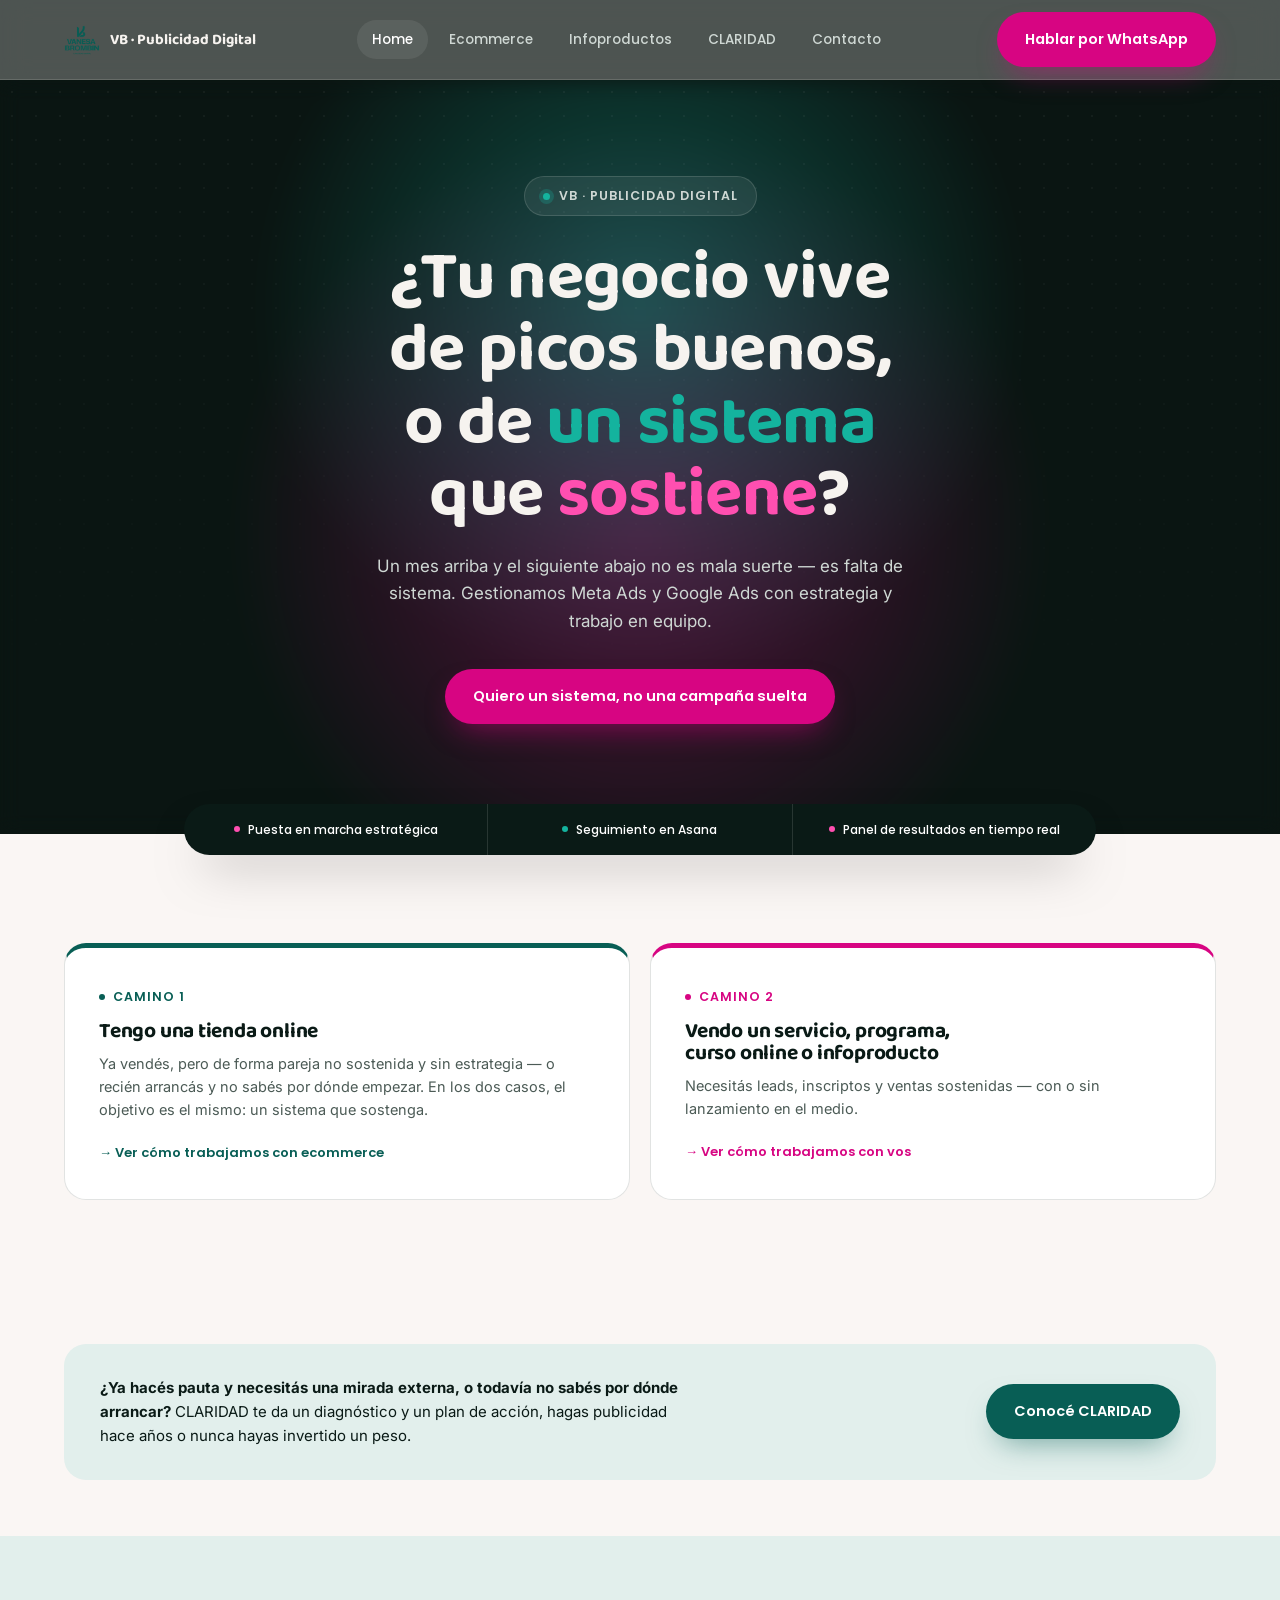
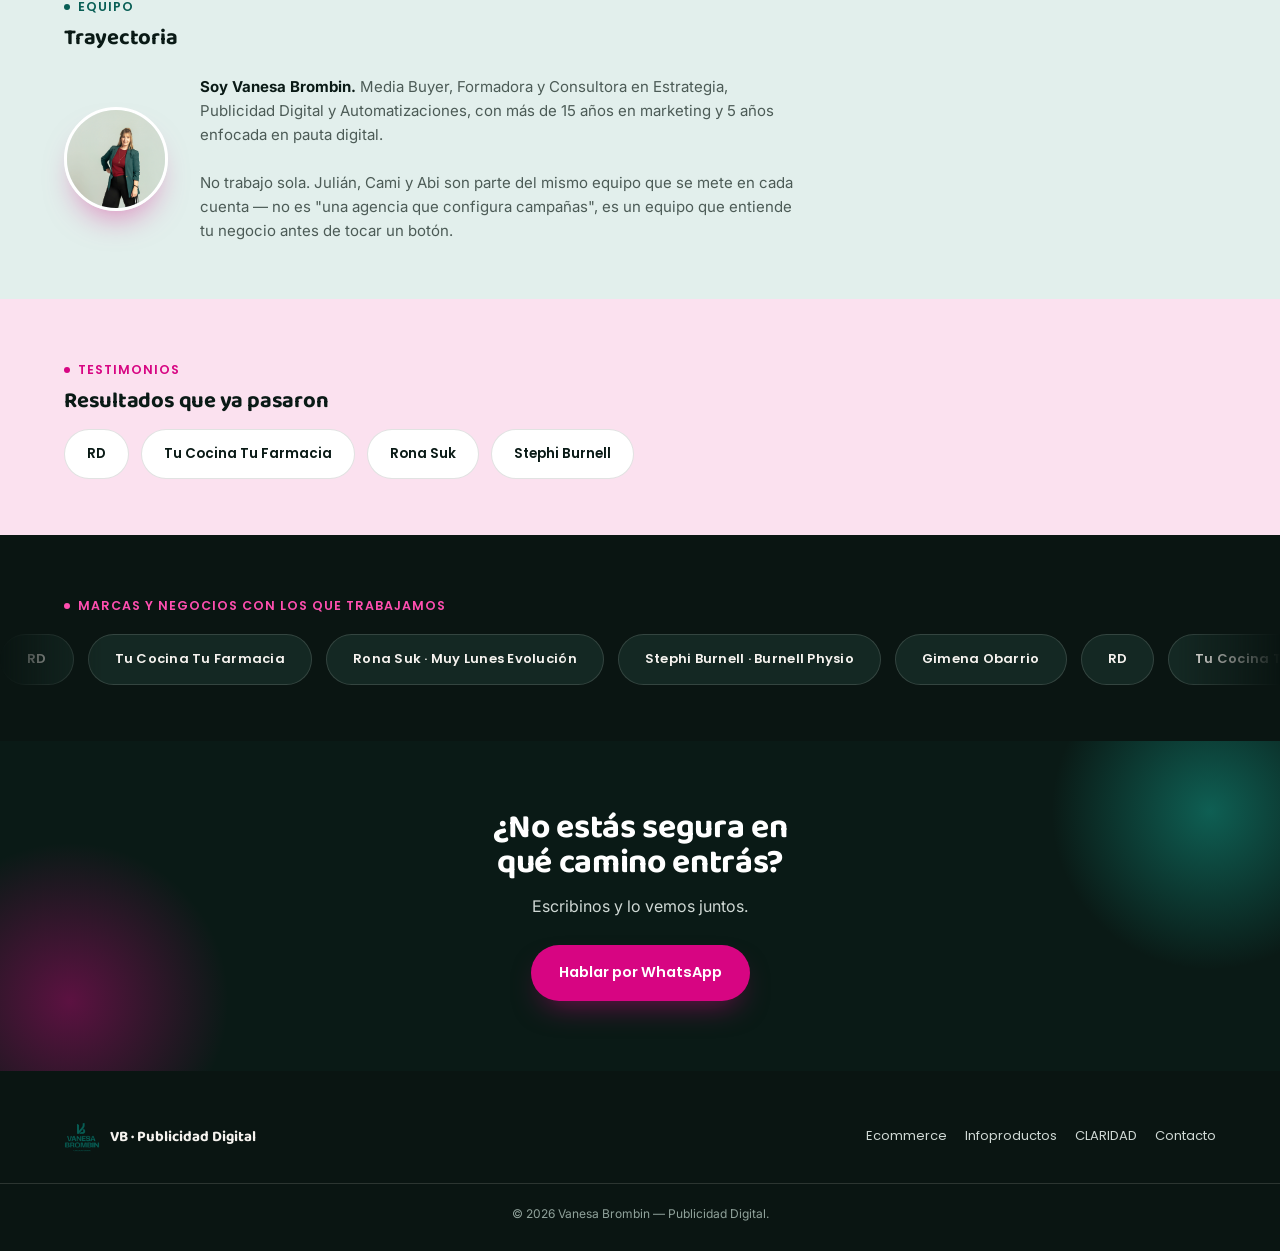
==== index.html @ b4684cfc "Rediseño real del sitio: 5 páginas, diseño de marca, efectos y assets reales" ====
<!doctype html>
<html lang="es">
<head>
<meta charset="UTF-8">
<meta name="viewport" content="width=device-width, initial-scale=1.0">
<title>VB Publicidad Digital — Meta Ads &amp; Google Ads con sistema, no con suerte</title>
<meta name="description" content="Gestionamos Meta Ads y Google Ads con estrategia y trabajo en equipo. Ecommerce, infoproductos y servicios. Puesta en marcha estratégica, seguimiento en Asana y panel de resultados en tiempo real.">
<link rel="preconnect" href="https://fonts.googleapis.com">
<link rel="preconnect" href="https://fonts.gstatic.com" crossorigin>
<link href="https://fonts.googleapis.com/css2?family=Baloo+2:wght@600;700;800&family=Poppins:wght@500;600;700&family=Inter:wght@400;500;600&display=swap" rel="stylesheet">
<link rel="stylesheet" href="styles.css?v=20260813">
</head>
<body>
<a class="skip-link" href="#main">Saltar al contenido</a>

<nav class="topnav">
  <div class="container">
    <a class="brand" href="index.html"><img src="assets/img/logo-verde.png" alt="Vanesa Brombin — Publicidad Digital">VB · Publicidad Digital</a>
    <div class="navlinks">
      <a href="index.html" aria-current="page">Home</a>
      <a href="ecommerce.html">Ecommerce</a>
      <a href="infoproductos.html">Infoproductos</a>
      <a href="claridad.html">CLARIDAD</a>
      <a href="contacto.html">Contacto</a>
    </div>
    <a class="btn navcta" href="contacto.html">Hablar por WhatsApp</a>
    <button class="navburger" aria-label="Abrir menú" aria-expanded="false">☰</button>
  </div>
</nav>
<div class="mobilemenu">
  <a href="index.html">Home</a>
  <a href="ecommerce.html">Ecommerce</a>
  <a href="infoproductos.html">Infoproductos</a>
  <a href="claridad.html">CLARIDAD</a>
  <a href="contacto.html">Contacto</a>
</div>

<main id="main">

<section class="hero">
  <div class="hero-gradient"></div>
  <div class="hero-noise"></div>
  <div class="container">
    <span class="hero-kicker"><span class="dot"></span>VB · Publicidad Digital</span>
    <h1>¿Tu negocio vive de picos buenos, o de <em>un sistema</em> que <span class="m">sostiene</span>?</h1>
    <p class="lede">Un mes arriba y el siguiente abajo no es mala suerte — es falta de sistema. Gestionamos Meta Ads y Google Ads con estrategia y trabajo en equipo.</p>
    <div class="hero-actions">
      <a class="btn" href="contacto.html">Quiero un sistema, no una campaña suelta</a>
    </div>
  </div>
</section>

<div class="trust">
  <div class="trust-row">
    <span>Puesta en marcha estratégica</span>
    <span>Seguimiento en Asana</span>
    <span>Panel de resultados en tiempo real</span>
  </div>
</div>

<section class="section">
  <div class="container">
    <div class="forkgrid">
      <a class="forkcard a reveal" data-reveal data-tilt href="ecommerce.html">
        <span class="eyebrow green">Camino 1</span>
        <h3>Tengo una tienda online</h3>
        <p>Ya vendés, pero de forma pareja no sostenida y sin estrategia — o recién arrancás y no sabés por dónde empezar. En los dos casos, el objetivo es el mismo: un sistema que sostenga.</p>
        <span class="go">→ Ver cómo trabajamos con ecommerce</span>
      </a>
      <a class="forkcard b reveal" data-reveal data-tilt href="infoproductos.html">
        <span class="eyebrow">Camino 2</span>
        <h3>Vendo un servicio, programa, curso online o infoproducto</h3>
        <p>Necesitás leads, inscriptos y ventas sostenidas — con o sin lanzamiento en el medio.</p>
        <span class="go">→ Ver cómo trabajamos con vos</span>
      </a>
    </div>
  </div>
</section>

<section class="section tight">
  <div class="container">
    <div class="claridad-cta reveal" data-reveal>
      <p><b>¿Ya hacés pauta y necesitás una mirada externa, o todavía no sabés por dónde arrancar?</b> CLARIDAD te da un diagnóstico y un plan de acción, hagas publicidad hace años o nunca hayas invertido un peso.</p>
      <a class="btn green" href="claridad.html">Conocé CLARIDAD</a>
    </div>
  </div>
</section>

<section class="section tight on-green">
  <div class="container">
    <span class="eyebrow green">Equipo</span>
    <h2 style="font-size:22px; margin:10px 0 24px;">Trayectoria</h2>
    <div class="team reveal" data-reveal>
      <div class="avatar"><img src="assets/img/vanesa-brombin.jpg" alt="Vanesa Brombin"></div>
      <p><b>Soy Vanesa Brombin.</b> Media Buyer, Formadora y Consultora en Estrategia, Publicidad Digital y Automatizaciones, con más de 15 años en marketing y 5 años enfocada en pauta digital.<br><br>No trabajo sola. Julián, Cami y Abi son parte del mismo equipo que se mete en cada cuenta — no es "una agencia que configura campañas", es un equipo que entiende tu negocio antes de tocar un botón.</p>
    </div>
  </div>
</section>

<section class="section tight on-magenta">
  <div class="container">
    <span class="eyebrow">Testimonios</span>
    <h2 style="font-size:22px; margin:10px 0 16px;">Resultados que ya pasaron</h2>
    <div class="badgerow reveal" data-reveal>
      <div class="badge">RD</div>
      <div class="badge">Tu Cocina Tu Farmacia</div>
      <div class="badge">Rona Suk</div>
      <div class="badge">Stephi Burnell</div>
    </div>
  </div>
</section>

<section class="section tight on-dark">
  <div class="container">
    <span class="eyebrow on-dark">Marcas y negocios con los que trabajamos</span>
  </div>
  <div class="marquee" style="margin-top:18px;">
    <div class="marquee-track" data-marquee>
      <span>RD</span><span>Tu Cocina Tu Farmacia</span><span>Rona Suk · Muy Lunes Evolución</span><span>Stephi Burnell · Burnell Physio</span><span>Gimena Obarrio</span>
    </div>
  </div>
</section>

<div class="closer">
  <h3>¿No estás segura en qué camino entrás?</h3>
  <p>Escribinos y lo vemos juntos.</p>
  <a class="btn" href="contacto.html">Hablar por WhatsApp</a>
</div>

</main>

<footer class="sitefooter">
  <div class="container">
    <a class="brand" href="index.html"><img src="assets/img/logo-verde.png" alt="Vanesa Brombin — Publicidad Digital">VB · Publicidad Digital</a>
    <div class="footlinks">
      <a href="ecommerce.html">Ecommerce</a>
      <a href="infoproductos.html">Infoproductos</a>
      <a href="claridad.html">CLARIDAD</a>
      <a href="contacto.html">Contacto</a>
    </div>
  </div>
  <p class="footnote">© 2026 Vanesa Brombin — Publicidad Digital.</p>
</footer>

<script defer src="lib/gsap.min.js"></script>
<script defer src="lib/ScrollTrigger.min.js"></script>
<script defer src="main.js?v=20260813"></script>
</body>
</html>
---- styles.css ----
/* =============================================================
   1. Tokens
   ============================================================= */
:root{
  /* brand */
  --green:        #085e55;
  --green-deep:   #043b35;
  --green-bright: #14b39e;
  --magenta:      #d70582;
  --magenta-deep: #8f0357;
  --magenta-bright:#ff4fb0;

  /* dark surface (warm-tinted near-black, never pure #000) */
  --bg:        #0a1512;
  --bg-2:      #0f1e19;
  --bg-card:   #142823;
  --cream:     #f6f3ef;
  --cream-2:   #cfd8d4;
  --cream-3:   #90a29b;

  /* light surface */
  --paper:     #faf6f4;
  --paper-2:   #f0e9e5;
  --surface-green:  #e2efec;
  --surface-magenta:#fbe1ef;
  --ink:       #0a1a16;
  --ink-soft:  #4c5b56;
  --line:      rgba(10,26,22,.12);
  --line-dark: rgba(246,243,239,.14);

  --radius:    22px;
  --radius-sm: 14px;
  --container: 1200px;

  --ease-out:  cubic-bezier(.16,1,.3,1);
  --ease-soft: cubic-bezier(.25,.46,.45,.94);
  --ease-bounce: cubic-bezier(.34,1.56,.64,1);

  --font-display: 'Baloo 2', sans-serif;
  --font-label:   'Poppins', sans-serif;
  --font-body:    'Inter', sans-serif;
}

@property --mx { syntax: '<percentage>'; inherits: true; initial-value: 50%; }
@property --my { syntax: '<percentage>'; inherits: true; initial-value: 30%; }

/* =============================================================
   2. Reset & base
   ============================================================= */
*,*::before,*::after{box-sizing:border-box; margin:0;}
html{-webkit-text-size-adjust:100%; tab-size:2; scroll-behavior:smooth;}
@media (prefers-reduced-motion: reduce){ html{scroll-behavior:auto;} }
body{
  font-family:var(--font-body);
  font-size:16px; line-height:1.6;
  background:var(--paper); color:var(--ink);
  -webkit-font-smoothing:antialiased;
  text-rendering:optimizeLegibility;
  overflow-x:clip;
  overscroll-behavior-y:none;
}
img,svg,video{display:block; max-width:100%;}
img{height:auto;}
button{font:inherit; color:inherit; cursor:pointer; border:0; background:none;}
a{color:inherit; text-decoration:none;}
p{text-wrap:pretty;}
h1,h2,h3,h4{font-family:var(--font-display); font-weight:700; text-wrap:balance; line-height:1.05; letter-spacing:-0.01em;}
ul{list-style:none; padding:0;}
::selection{background:var(--magenta); color:#fff;}
:focus-visible{outline:2px solid var(--magenta); outline-offset:3px; border-radius:4px;}

.skip-link{
  position:fixed; top:-100px; left:1rem; z-index:9999;
  padding:.7rem 1.1rem; background:var(--ink); color:var(--cream);
  border-radius:8px; font-family:var(--font-label); font-weight:600; font-size:14px;
}
.skip-link:focus{top:1rem;}

/* =============================================================
   3. Utilities
   ============================================================= */
.container{max-width:var(--container); margin-inline:auto; padding-inline:24px;}
.sr-only{position:absolute; width:1px; height:1px; overflow:hidden; clip:rect(0,0,0,0); white-space:nowrap;}
.eyebrow{
  font-family:var(--font-label); font-size:12.5px; font-weight:600;
  letter-spacing:.08em; text-transform:uppercase; color:var(--magenta);
  display:inline-flex; align-items:center; gap:8px;
}
.eyebrow.on-dark{color:var(--magenta-bright);}
.eyebrow.green{color:var(--green);}
.eyebrow.green.on-dark{color:var(--green-bright);}
.eyebrow::before{content:""; width:6px; height:6px; border-radius:50%; background:currentColor; flex-shrink:0;}

.section{padding:88px 0;}
.section.tight{padding:56px 0;}
@media (max-width:719px){
  .section{padding:56px 0;}
  .section.tight{padding:40px 0;}
}
.section.on-dark{background:var(--bg); color:var(--cream);}
.section.on-green{background:var(--surface-green);}
.section.on-magenta{background:var(--surface-magenta);}
.section-head{max-width:640px; margin-bottom:36px;}
.section-head h2{font-size:clamp(1.6rem,3.4vw,2.4rem); margin-top:10px;}
.section-head p{color:var(--ink-soft); margin-top:12px; font-size:15.5px;}
.on-dark .section-head p{color:var(--cream-2);}

/* Default: fully visible — guarantees content shows if JS never runs. */
.reveal{opacity:1; transform:none;}
/* Only once main.js has booted do reveals start hidden and animate in. */
html.is-ready .reveal{opacity:0; transform:translateY(28px); transition:opacity .7s var(--ease-out), transform .7s var(--ease-out);}
html.is-ready .reveal.is-visible{opacity:1; transform:none;}
.reveal[data-split]{opacity:1; transform:none;}

/* =============================================================
   4. Buttons
   ============================================================= */
.btn{
  display:inline-flex; align-items:center; gap:10px;
  font-family:var(--font-label); font-weight:600; font-size:14.5px;
  padding:16px 28px; border-radius:999px;
  background:var(--magenta); color:#fff;
  box-shadow:0 14px 30px -12px rgba(215,5,130,.55);
  transition:transform .25s var(--ease-out), box-shadow .25s var(--ease-out), filter .25s var(--ease-out);
  white-space:nowrap;
}
.btn:hover{transform:translateY(-3px); filter:brightness(1.06); box-shadow:0 18px 36px -12px rgba(215,5,130,.65);}
.btn.green{background:var(--green); box-shadow:0 14px 30px -12px rgba(8,94,85,.55);}
.btn.green:hover{box-shadow:0 18px 36px -12px rgba(8,94,85,.65);}
.btn.light{background:#fff; color:var(--magenta); box-shadow:0 14px 30px -12px rgba(0,0,0,.25);}
.btn.ghost{background:transparent; box-shadow:none; border:1.5px solid currentColor;}
.btn.ghost:hover{background:currentColor; color:var(--bg);}
.btn.ghost.on-light{color:var(--ink);}
.btn.ghost.on-light:hover{color:#fff;}
.btn svg{width:16px; height:16px; transition:transform .25s var(--ease-out);}
.btn:hover svg{transform:translateX(3px);}

/* =============================================================
   5. Nav
   ============================================================= */
.topnav{
  position:sticky; top:0; z-index:100;
  background:rgba(10,21,18,.72);
  backdrop-filter:blur(14px) saturate(160%);
  -webkit-backdrop-filter:blur(14px) saturate(160%);
  border-bottom:1px solid var(--line-dark);
}
.topnav .container{
  display:flex; align-items:center; justify-content:space-between; gap:20px;
  padding-block:12px;
}
.brand{display:flex; align-items:center; gap:10px; font-family:var(--font-display); font-weight:700; color:var(--cream); font-size:15px;}
.brand img{width:36px; height:36px; object-fit:contain;}
.navlinks{display:none; align-items:center; gap:6px;}
.navlinks a{
  font-family:var(--font-label); font-size:13.5px; font-weight:500; color:var(--cream-2);
  padding:9px 15px; border-radius:999px; transition:background .2s var(--ease-out), color .2s var(--ease-out);
}
.navlinks a:hover,.navlinks a[aria-current="page"]{background:rgba(255,255,255,.08); color:#fff;}
.navcta{display:none;}
.navburger{
  display:flex; align-items:center; justify-content:center;
  width:42px; height:42px; border-radius:12px; background:rgba(255,255,255,.08); color:var(--cream);
}
@media (min-width:960px){
  .navlinks{display:flex;}
  .navcta{display:inline-flex;}
  .navburger{display:none;}
}
.mobilemenu{
  position:fixed; inset:0; z-index:99; background:var(--bg); color:var(--cream);
  display:flex; flex-direction:column; gap:6px; padding:100px 28px 40px;
  transform:translateY(-100%); transition:transform .4s var(--ease-out);
}
.mobilemenu.is-open{transform:translateY(0);}
.mobilemenu a{font-family:var(--font-display); font-size:26px; padding:14px 0; border-bottom:1px solid var(--line-dark);}

/* =============================================================
   6. Hero (mouse-reactive gradient, dark)
   ============================================================= */
.hero{
  position:relative; overflow:clip;
  background:var(--bg); color:var(--cream);
  padding:96px 0 110px; text-align:center;
}
.hero-gradient{
  position:absolute; inset:0; z-index:0; pointer-events:none;
  background:
    radial-gradient(640px circle at var(--mx) var(--my), rgba(20,179,158,.38), transparent 60%),
    radial-gradient(680px circle at calc(100% - var(--mx)) calc(var(--my) + 30%), rgba(215,5,130,.34), transparent 60%),
    var(--bg);
  filter:blur(10px);
  transition:background .4s ease-out;
}
.hero-noise{
  position:absolute; inset:0; z-index:1; pointer-events:none; opacity:.5;
  background-image:radial-gradient(rgba(255,255,255,.09) 1px, transparent 1px);
  background-size:24px 24px;
  mask-image:linear-gradient(to bottom, black, transparent 85%);
}
.hero > .container{position:relative; z-index:2;}
.hero-kicker{
  display:inline-flex; align-items:center; gap:9px;
  font-family:var(--font-label); font-size:12.5px; font-weight:600; letter-spacing:.08em; text-transform:uppercase;
  color:var(--cream-2); background:rgba(255,255,255,.07); border:1px solid var(--line-dark);
  padding:9px 18px; border-radius:999px; margin-bottom:26px;
}
.hero-kicker .dot{width:7px; height:7px; border-radius:50%; background:var(--green-bright); box-shadow:0 0 0 4px rgba(20,179,158,.25);}
.hero h1{
  font-size:clamp(2.1rem, 5.6vw, 4.3rem);
  max-width:16ch; margin-inline:auto;
  text-wrap:balance;
}
.hero h1 em{font-style:normal; color:var(--green-bright);}
.hero h1 .m{color:var(--magenta-bright);}
.hero p.lede{
  max-width:560px; margin:22px auto 34px; color:var(--cream-2); font-size:17px;
}
.hero-actions{display:flex; gap:14px; justify-content:center; flex-wrap:wrap;}

.trust{
  position:relative; z-index:2;
  max-width:960px; margin:-30px auto 0; padding:0 24px;
}
.trust-row{
  display:flex; flex-wrap:nowrap; overflow:hidden;
  background:var(--ink); border-radius:999px; box-shadow:0 24px 50px -20px rgba(0,0,0,.5);
}
.trust-row span{
  flex:1 1 0; min-width:0; white-space:nowrap; text-overflow:ellipsis; overflow:hidden;
  font-family:var(--font-label); font-size:12px; font-weight:500; color:#fff;
  padding:16px 20px; border-right:1px solid rgba(255,255,255,.12);
  display:flex; align-items:center; justify-content:center; gap:8px; text-align:center;
}
.trust-row span::before{content:""; width:6px; height:6px; border-radius:50%; background:var(--magenta-bright); flex-shrink:0;}
.trust-row span:nth-child(2)::before{background:var(--green-bright);}
.trust-row span:last-child{border-right:none;}
@media (max-width:719px){
  .trust-row{flex-direction:column; border-radius:20px;}
  .trust-row span{border-right:none; border-bottom:1px solid rgba(255,255,255,.12); white-space:normal;}
  .trust-row span:last-child{border-bottom:none;}
}

/* =============================================================
   7. Fork cards
   ============================================================= */
.forkgrid{display:grid; grid-template-columns:1fr; gap:20px;}
@media (min-width:720px){.forkgrid{grid-template-columns:1fr 1fr;}}
.forkcard{
  border:1.5px solid var(--line); border-top:5px solid var(--line); border-radius:var(--radius);
  padding:34px; background:#fff;
  transition:transform .3s var(--ease-out), box-shadow .3s var(--ease-out), border-color .3s var(--ease-out);
  transform-style:preserve-3d;
}
.forkcard.a{border-top-color:var(--green);}
.forkcard.b{border-top-color:var(--magenta);}
.forkcard:hover{transform:translateY(-6px);}
.forkcard.a:hover{box-shadow:0 30px 50px -26px rgba(8,94,85,.35); border-color:var(--green);}
.forkcard.b:hover{box-shadow:0 30px 50px -26px rgba(215,5,130,.35); border-color:var(--magenta);}
.forkcard h3{font-size:21px; margin:12px 0 10px;}
.forkcard p{color:var(--ink-soft); font-size:14.5px; margin-bottom:18px;}
.forkcard .go{font-family:var(--font-label); font-size:13px; font-weight:600; color:var(--green); display:inline-flex; align-items:center; gap:6px;}
.forkcard.b .go{color:var(--magenta);}

/* =============================================================
   8. Cards / services
   ============================================================= */
.cardgrid3{display:grid; grid-template-columns:1fr; gap:20px;}
.cardgrid2{display:grid; grid-template-columns:1fr; gap:20px;}
@media (min-width:720px){
  .cardgrid2{grid-template-columns:1fr 1fr;}
}
@media (min-width:960px){
  .cardgrid3{grid-template-columns:repeat(3,1fr);}
}
.svc{
  border:1.5px solid var(--line); border-radius:var(--radius); padding:30px; background:#fff;
  transition:transform .3s var(--ease-out), box-shadow .3s var(--ease-out);
  transform-style:preserve-3d;
}
.svc:hover{transform:translateY(-5px); box-shadow:0 26px 46px -26px rgba(10,26,22,.3);}
.svc.green{border-color:var(--green); background:var(--surface-green);}
.svc.hi{border-color:var(--magenta); background:var(--surface-magenta);}
.svc .tag{
  font-family:var(--font-label); font-size:11px; font-weight:600; letter-spacing:.05em; text-transform:uppercase;
  color:var(--green); background:#fff; padding:6px 13px; border-radius:999px; display:inline-block; margin-bottom:14px;
}
.svc.hi .tag{color:var(--magenta);}
.svc h4{font-size:19px; margin-bottom:12px;}
.svc p.desc{font-size:13.8px; color:var(--ink-soft); margin-bottom:16px;}
.svc ul{font-size:13.8px; color:var(--ink);}
.svc ul li{margin-bottom:8px; padding-left:20px; position:relative;}
.svc ul li::before{content:"→"; position:absolute; left:0; color:var(--green);}
.svc.hi ul li::before{color:var(--magenta);}
.svc .note{margin-top:16px; font-size:12.5px; color:var(--ink-soft); font-style:italic;}

/* =============================================================
   9. How we work
   ============================================================= */
.howwework{display:grid; grid-template-columns:1fr; gap:20px;}
@media (min-width:720px){.howwework{grid-template-columns:repeat(3,1fr);}}
.hw{background:var(--bg-card); border-radius:var(--radius); padding:28px; border:1px solid var(--line-dark);}
.hw .num{
  display:flex; align-items:center; justify-content:center; width:38px; height:38px; border-radius:50%;
  background:var(--green-bright); color:var(--bg); font-family:var(--font-display); font-weight:700; font-size:14px;
  margin-bottom:16px;
}
.hw h4{font-size:16.5px; margin-bottom:8px; color:var(--cream);}
.hw p{font-size:13.8px; color:var(--cream-2);}

/* =============================================================
   10. Case studies / testimonials
   ============================================================= */
.case{
  border:1.5px solid var(--line); border-radius:var(--radius); padding:32px; margin-bottom:20px;
  position:relative; padding-left:38px; background:#fff;
}
.case::before{content:""; position:absolute; left:0; top:26px; bottom:26px; width:5px; border-radius:4px; background:var(--green);}
.case.m::before{background:var(--magenta);}
.case h4{font-size:19px; margin-bottom:14px;}
.case p{font-size:14.5px; color:var(--ink); margin-bottom:12px;}
.statrow{display:flex; gap:14px; flex-wrap:wrap; margin:18px 0;}
.stat{background:var(--ink); color:#fff; border-radius:16px; padding:16px 22px; min-width:140px;}
.stat b{font-family:var(--font-display); font-size:24px; display:block; color:var(--green-bright);}
.stat.m b{color:var(--magenta-bright);}
.stat span{font-family:var(--font-label); font-size:10px; letter-spacing:.04em; color:var(--cream-2);}
.case footer{font-size:13px; color:var(--ink-soft); font-style:italic;}
.proof{
  margin-top:18px; max-width:380px; border-radius:16px; overflow:hidden;
  border:1px solid var(--line); box-shadow:0 20px 40px -24px rgba(10,26,22,.35);
}
.proof img{width:100%;}

.badgerow{display:flex; gap:12px; flex-wrap:wrap;}
.badge{
  border:1.5px solid var(--line); border-radius:999px; padding:13px 22px;
  font-family:var(--font-label); font-weight:600; font-size:13.5px; background:#fff;
}
.on-dark .badge{border-color:var(--line-dark); background:var(--bg-card); color:var(--cream);}

/* =============================================================
   11. Team
   ============================================================= */
.team{display:flex; gap:32px; align-items:center; flex-wrap:wrap;}
.avatar{
  width:104px; height:104px; border-radius:50%; overflow:hidden; flex-shrink:0;
  box-shadow:0 18px 32px -14px rgba(215,5,130,.5); border:3px solid #fff;
}
.avatar img{width:100%; height:100%; object-fit:cover;}
.team p{color:var(--ink-soft); font-size:15px; max-width:600px;}
.team p b{color:var(--ink);}

/* =============================================================
   12. Marquee (logo / trust strip)
   ============================================================= */
.marquee{overflow:hidden; position:relative; -webkit-mask-image:linear-gradient(90deg,transparent,black 8%,black 92%,transparent); mask-image:linear-gradient(90deg,transparent,black 8%,black 92%,transparent);}
.marquee-track{display:flex; gap:14px; width:max-content; animation:marquee 28s linear infinite;}
@media (prefers-reduced-motion: reduce){ .marquee-track{animation-duration:60s;} }
.marquee-track span{
  font-family:var(--font-label); font-weight:600; font-size:13px; letter-spacing:.02em;
  padding:14px 26px; border-radius:999px; background:var(--bg-card); color:var(--cream); border:1px solid var(--line-dark);
  white-space:nowrap;
}
@keyframes marquee{from{transform:translateX(0);} to{transform:translateX(-50%);}}

/* =============================================================
   13. Table
   ============================================================= */
.tablewrap{overflow-x:auto; border-radius:var(--radius); border:1.5px solid var(--line);}
table{width:100%; border-collapse:collapse; font-size:13.8px; min-width:520px;}
th,td{padding:16px 18px; text-align:left; border-bottom:1px solid var(--line); border-right:1px solid var(--line);}
th:last-child,td:last-child{border-right:none;}
th{background:var(--green); color:#fff; font-family:var(--font-display); font-size:13.5px; font-weight:700;}
td{color:var(--ink);}
tr:last-child td{border-bottom:none;}
tr:nth-child(even) td{background:var(--surface-green);}

/* =============================================================
   14. FAQ (native details, CSS only)
   ============================================================= */
.faq details{
  border:1.5px solid var(--line); border-radius:16px; padding:18px 22px; margin-bottom:12px; background:#fff;
  transition:border-color .2s var(--ease-out);
}
.on-dark .faq details{background:var(--bg-card); border-color:var(--line-dark);}
.faq details[open]{border-color:var(--green);}
.faq summary{
  font-family:var(--font-display); font-weight:700; font-size:15px; cursor:pointer;
  list-style:none; display:flex; align-items:center; justify-content:space-between; gap:16px;
}
.faq summary::-webkit-details-marker{display:none;}
.faq summary::after{
  content:"+"; font-size:22px; font-weight:400; color:var(--green); flex-shrink:0;
  transition:transform .25s var(--ease-out);
}
.on-dark .faq summary::after{color:var(--green-bright);}
.faq details[open] summary::after{transform:rotate(45deg);}
.faq p{margin-top:12px; font-size:14px; color:var(--ink-soft); line-height:1.6;}
.on-dark .faq p{color:var(--cream-2);}

/* =============================================================
   15. Banner / claridad-cta
   ============================================================= */
.banner{
  background:linear-gradient(90deg,var(--magenta),var(--magenta-deep));
  color:#fff; border-radius:24px; padding:26px 32px;
  display:flex; align-items:center; justify-content:space-between; gap:20px; flex-wrap:wrap;
}
.banner p{font-family:var(--font-display); font-weight:700; font-size:16px; max-width:520px;}
.banner .btn{background:#fff; color:var(--magenta); box-shadow:0 14px 30px -14px rgba(0,0,0,.35);}

.claridad-cta{
  background:var(--surface-green); border-radius:var(--radius); padding:32px 36px;
  display:flex; align-items:center; justify-content:space-between; gap:22px; flex-wrap:wrap;
}
.claridad-cta p{max-width:580px; font-size:15px;}

.quoteblock{
  border-left:4px solid var(--green); border-radius:14px; padding:22px 26px;
  font-style:italic; font-size:15px; background:var(--surface-green);
}
.on-dark .quoteblock{background:rgba(255,255,255,.06); border-left-color:var(--magenta-bright); color:var(--cream-2);}

.complist{display:flex; gap:10px; flex-wrap:wrap;}
.complist span{
  background:var(--surface-magenta); color:var(--magenta-deep); font-family:var(--font-label); font-weight:500;
  font-size:12.5px; padding:10px 16px; border-radius:999px;
}

/* =============================================================
   16. Closer CTA
   ============================================================= */
.closer{
  position:relative; overflow:clip;
  background:var(--ink); color:#fff; text-align:center; padding:70px 24px;
}
.closer::before{
  content:""; position:absolute; right:-90px; top:-90px; width:320px; height:320px;
  background:radial-gradient(circle, rgba(20,179,158,.45), transparent 70%); pointer-events:none;
}
.closer::after{
  content:""; position:absolute; left:-90px; bottom:-90px; width:320px; height:320px;
  background:radial-gradient(circle, rgba(215,5,130,.4), transparent 70%); pointer-events:none;
}
.closer > *{position:relative; z-index:1;}
.closer h3{font-size:clamp(1.5rem,3.6vw,2.1rem); margin-bottom:12px; max-width:22ch; margin-inline:auto;}
.closer p{color:var(--cream-2); margin-bottom:26px; max-width:520px; margin-inline:auto;}
.closer.magenta{background:linear-gradient(160deg,var(--magenta-deep),var(--magenta));}
.closer.magenta::before,.closer.magenta::after{display:none;}

/* =============================================================
   17. Contact form
   ============================================================= */
.contactform{max-width:460px; margin:0 auto; display:flex; flex-direction:column; gap:14px;}
.field{display:flex; flex-direction:column; gap:6px; text-align:left;}
.field label{font-family:var(--font-label); font-size:12.5px; font-weight:600; color:var(--ink-soft);}
.field input,.field textarea{
  border:1.5px solid var(--line); border-radius:16px; padding:14px 18px; font:inherit; font-size:14.5px;
  background:#fff; color:var(--ink); transition:border-color .2s var(--ease-out);
}
.field input:focus,.field textarea:focus{border-color:var(--magenta); outline:none;}
.field textarea{resize:vertical; min-height:100px;}
.contactform .btn{align-self:center; margin-top:8px;}

/* =============================================================
   18. Footer
   ============================================================= */
.sitefooter{background:var(--bg); color:var(--cream-2); padding:48px 0 28px;}
.sitefooter .container{display:flex; flex-wrap:wrap; gap:24px; align-items:center; justify-content:space-between;}
.sitefooter .brand img{filter:none;}
.footlinks{display:flex; gap:18px; flex-wrap:wrap; font-family:var(--font-label); font-size:13px;}
.footlinks a:hover{color:#fff;}
.footnote{font-size:12px; color:var(--cream-3); margin-top:28px; padding-top:20px; border-top:1px solid var(--line-dark); text-align:center;}

/* =============================================================
   19. Count-up
   ============================================================= */
[data-count-to]{font-variant-numeric:tabular-nums;}

/* =============================================================
   20. Tilt
   ============================================================= */
[data-tilt]{will-change:transform;}
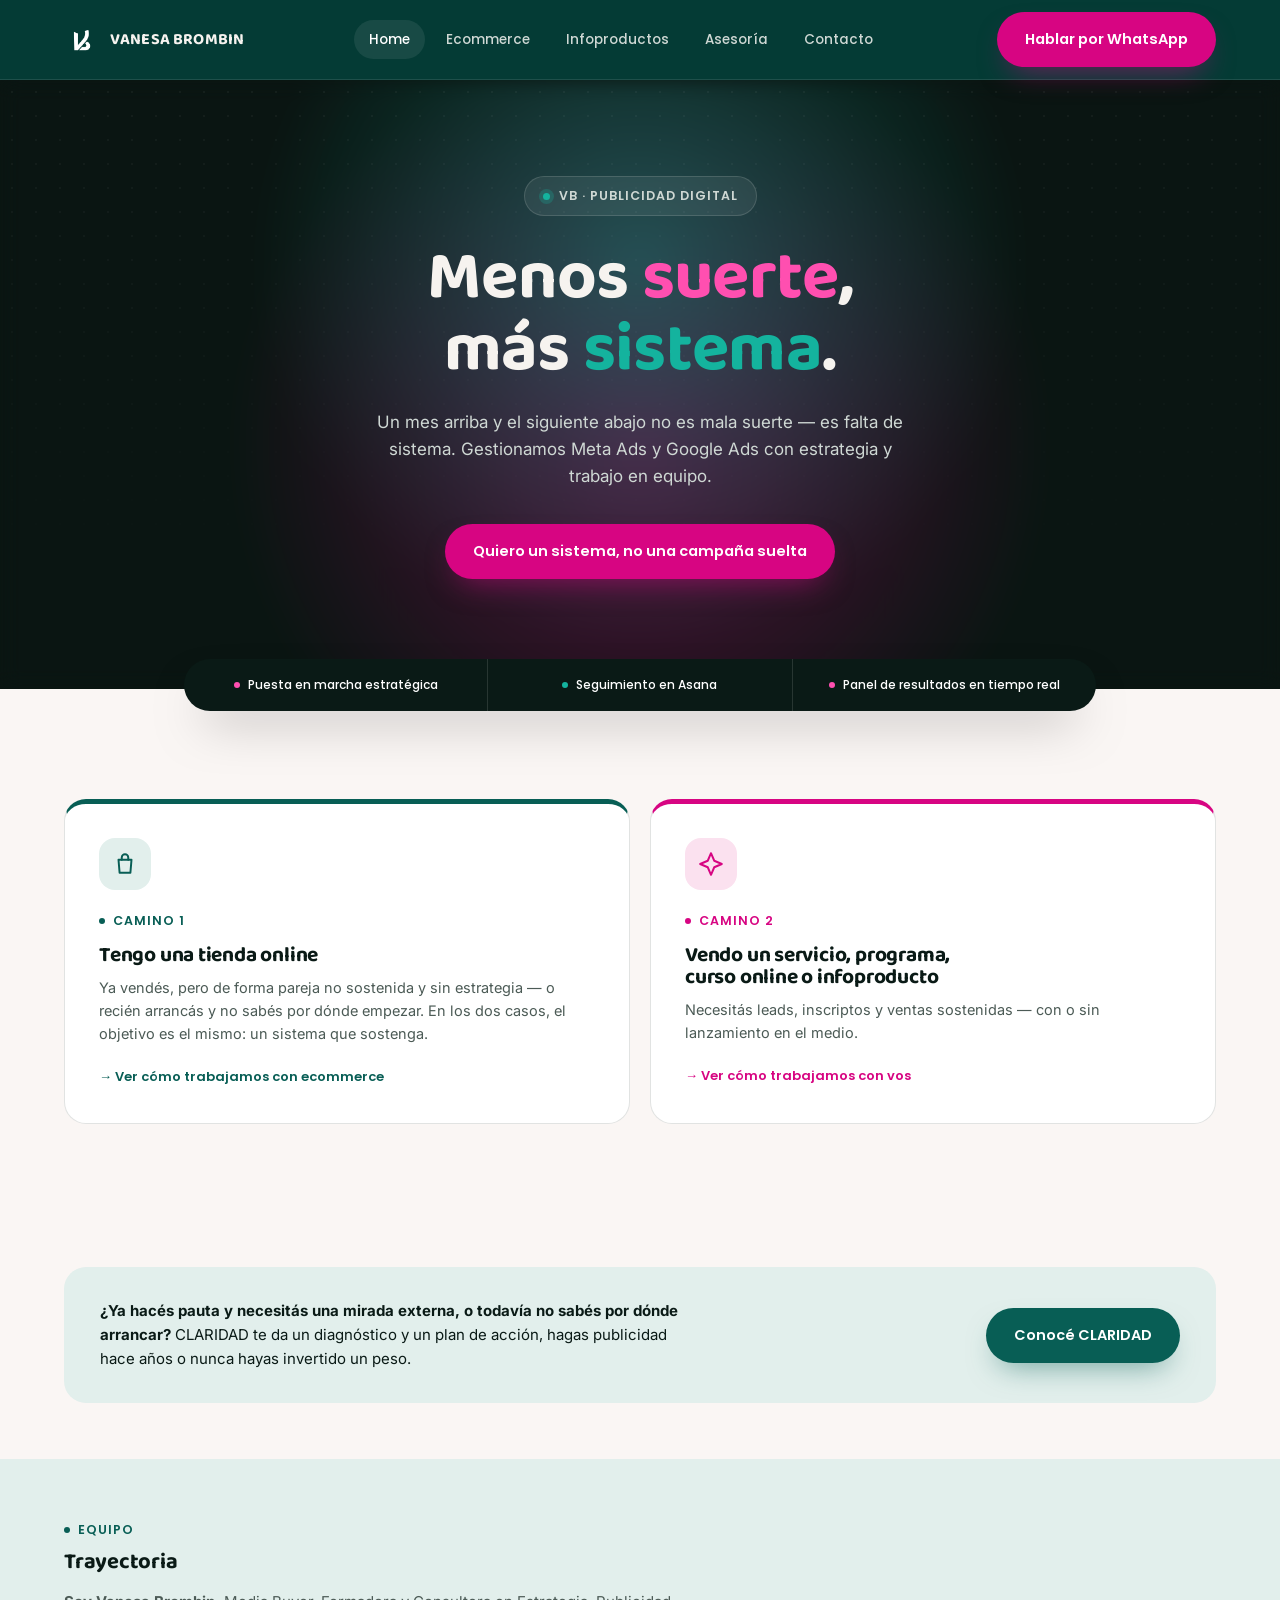
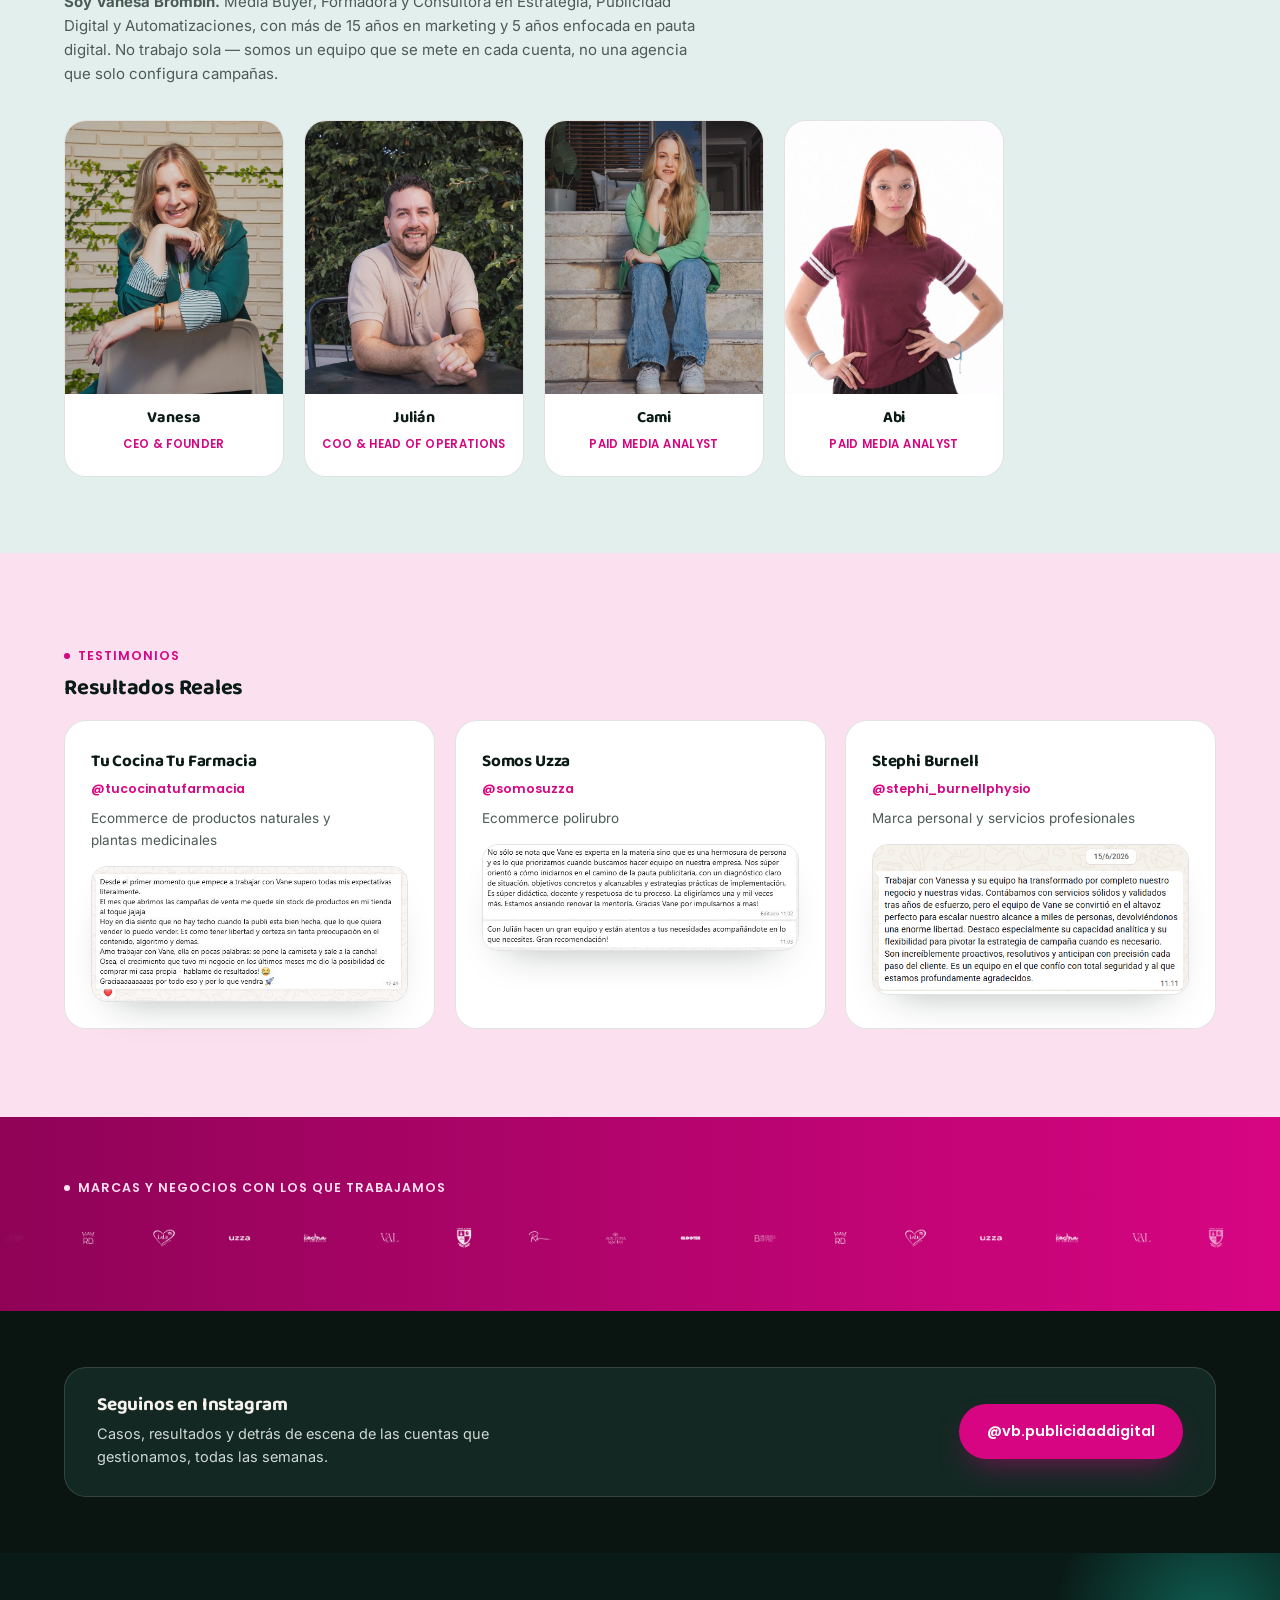
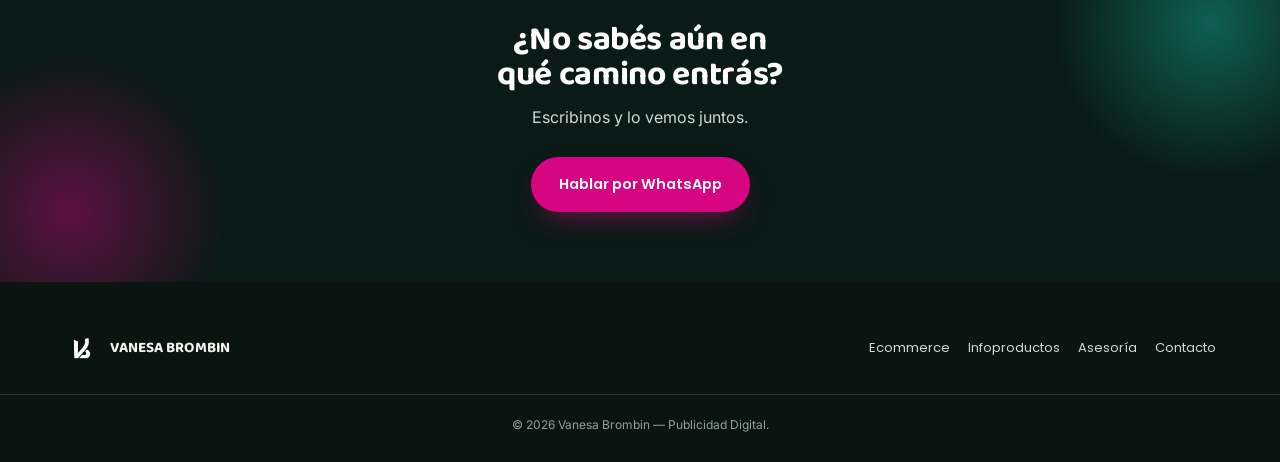
==== commit 9fb4d1ed: "Aplicar correcciones del Home: nav, hero, equipo, testimonios, logos de clientes y CTA" ====
--- a/index.html
+++ b/index.html
@@ -15,15 +15,15 @@
 
 <nav class="topnav">
   <div class="container">
-    <a class="brand" href="index.html"><img src="assets/img/logo-verde.png" alt="Vanesa Brombin — Publicidad Digital">VB · Publicidad Digital</a>
+    <a class="brand" href="index.html"><img src="assets/img/logo-blanco.png" alt="Vanesa Brombin — Publicidad Digital">VANESA BROMBIN</a>
     <div class="navlinks">
       <a href="index.html" aria-current="page">Home</a>
       <a href="ecommerce.html">Ecommerce</a>
       <a href="infoproductos.html">Infoproductos</a>
-      <a href="claridad.html">CLARIDAD</a>
+      <a href="claridad.html">Asesoría</a>
       <a href="contacto.html">Contacto</a>
     </div>
-    <a class="btn navcta" href="contacto.html">Hablar por WhatsApp</a>
+    <a class="btn navcta" href="https://api.whatsapp.com/send?phone=5493518024410" target="_blank" rel="noopener">Hablar por WhatsApp</a>
     <button class="navburger" aria-label="Abrir menú" aria-expanded="false">☰</button>
   </div>
 </nav>
@@ -31,7 +31,7 @@
   <a href="index.html">Home</a>
   <a href="ecommerce.html">Ecommerce</a>
   <a href="infoproductos.html">Infoproductos</a>
-  <a href="claridad.html">CLARIDAD</a>
+  <a href="claridad.html">Asesoría</a>
   <a href="contacto.html">Contacto</a>
 </div>
 
@@ -42,7 +42,7 @@
   <div class="hero-noise"></div>
   <div class="container">
     <span class="hero-kicker"><span class="dot"></span>VB · Publicidad Digital</span>
-    <h1>¿Tu negocio vive de picos buenos, o de <em>un sistema</em> que <span class="m">sostiene</span>?</h1>
+    <h1 style="max-width:13ch;">Menos <span class="m">suerte</span>, más <em>sistema</em>.</h1>
     <p class="lede">Un mes arriba y el siguiente abajo no es mala suerte — es falta de sistema. Gestionamos Meta Ads y Google Ads con estrategia y trabajo en equipo.</p>
     <div class="hero-actions">
       <a class="btn" href="contacto.html">Quiero un sistema, no una campaña suelta</a>
@@ -62,12 +62,14 @@
   <div class="container">
     <div class="forkgrid">
       <a class="forkcard a reveal" data-reveal data-tilt href="ecommerce.html">
+        <span class="caminoicon" aria-hidden="true"><svg viewBox="0 0 24 24" fill="none" stroke="#085e55" stroke-width="1.8" stroke-linecap="round" stroke-linejoin="round"><path d="M6 8h12l-1 12H7L6 8Z"/><path d="M9 8V6a3 3 0 0 1 6 0v2"/></svg></span>
         <span class="eyebrow green">Camino 1</span>
         <h3>Tengo una tienda online</h3>
         <p>Ya vendés, pero de forma pareja no sostenida y sin estrategia — o recién arrancás y no sabés por dónde empezar. En los dos casos, el objetivo es el mismo: un sistema que sostenga.</p>
         <span class="go">→ Ver cómo trabajamos con ecommerce</span>
       </a>
       <a class="forkcard b reveal" data-reveal data-tilt href="infoproductos.html">
+        <span class="caminoicon" aria-hidden="true"><svg viewBox="0 0 24 24" fill="none" stroke="#d70582" stroke-width="1.8" stroke-linecap="round" stroke-linejoin="round"><path d="M12 2 9 9l-7 3 7 3 3 7 3-7 7-3-7-3-3-7Z"/></svg></span>
         <span class="eyebrow">Camino 2</span>
         <h3>Vendo un servicio, programa, curso online o infoproducto</h3>
         <p>Necesitás leads, inscriptos y ventas sostenidas — con o sin lanzamiento en el medio.</p>
@@ -89,53 +91,107 @@
 <section class="section tight on-green">
   <div class="container">
     <span class="eyebrow green">Equipo</span>
-    <h2 style="font-size:22px; margin:10px 0 24px;">Trayectoria</h2>
-    <div class="team reveal" data-reveal>
-      <div class="avatar"><img src="assets/img/vanesa-brombin.jpg" alt="Vanesa Brombin"></div>
-      <p><b>Soy Vanesa Brombin.</b> Media Buyer, Formadora y Consultora en Estrategia, Publicidad Digital y Automatizaciones, con más de 15 años en marketing y 5 años enfocada en pauta digital.<br><br>No trabajo sola. Julián, Cami y Abi son parte del mismo equipo que se mete en cada cuenta — no es "una agencia que configura campañas", es un equipo que entiende tu negocio antes de tocar un botón.</p>
-    </div>
-  </div>
-</section>
-
-<section class="section tight on-magenta">
+    <h2 style="font-size:22px; margin:10px 0 16px;">Trayectoria</h2>
+    <p class="team-intro reveal" data-reveal><b>Soy Vanesa Brombin.</b> Media Buyer, Formadora y Consultora en Estrategia, Publicidad Digital y Automatizaciones, con más de 15 años en marketing y 5 años enfocada en pauta digital. No trabajo sola — somos un equipo que se mete en cada cuenta, no una agencia que solo configura campañas.</p>
+    <div class="team-carousel reveal" data-reveal>
+      <div class="teamcard">
+        <div class="ph"><img src="assets/img/equipo/vanesa.jpg" alt="Vanesa Brombin" loading="lazy"></div>
+        <h4>Vanesa</h4>
+        <span class="role">CEO &amp; Founder</span>
+      </div>
+      <div class="teamcard">
+        <div class="ph"><img src="assets/img/equipo/julian.jpg" alt="Julián" loading="lazy"></div>
+        <h4>Julián</h4>
+        <span class="role">COO &amp; Head of Operations</span>
+      </div>
+      <div class="teamcard">
+        <div class="ph"><img src="assets/img/equipo/cami.jpg" alt="Cami" loading="lazy"></div>
+        <h4>Cami</h4>
+        <span class="role">Paid Media Analyst</span>
+      </div>
+      <div class="teamcard">
+        <div class="ph"><img src="assets/img/equipo/abi.jpg" alt="Abi" loading="lazy"></div>
+        <h4>Abi</h4>
+        <span class="role">Paid Media Analyst</span>
+      </div>
+    </div>
+  </div>
+</section>
+
+<section class="section on-magenta">
   <div class="container">
     <span class="eyebrow">Testimonios</span>
-    <h2 style="font-size:22px; margin:10px 0 16px;">Resultados que ya pasaron</h2>
-    <div class="badgerow reveal" data-reveal>
-      <div class="badge">RD</div>
-      <div class="badge">Tu Cocina Tu Farmacia</div>
-      <div class="badge">Rona Suk</div>
-      <div class="badge">Stephi Burnell</div>
+    <h2 style="font-size:22px; margin:10px 0 20px;">Resultados Reales</h2>
+    <div class="resultadosgrid">
+      <div class="resultadocard reveal" data-reveal data-tilt>
+        <h4>Tu Cocina Tu Farmacia</h4>
+        <span class="ig">@tucocinatufarmacia</span>
+        <p class="rubro">Ecommerce de productos naturales y plantas medicinales</p>
+        <div class="proof"><img src="assets/img/testimonio-tucocinatufarmacia.jpg" alt="Mensaje de agradecimiento de Tu Cocina Tu Farmacia" loading="lazy"></div>
+      </div>
+      <div class="resultadocard reveal" data-reveal data-tilt>
+        <h4>Somos Uzza</h4>
+        <span class="ig">@somosuzza</span>
+        <p class="rubro">Ecommerce polirubro</p>
+        <div class="proof"><img src="assets/img/testimonio-uzza.jpg" alt="Mensaje de agradecimiento de Somos Uzza" loading="lazy"></div>
+      </div>
+      <div class="resultadocard reveal" data-reveal data-tilt>
+        <h4>Stephi Burnell</h4>
+        <span class="ig">@stephi_burnellphysio</span>
+        <p class="rubro">Marca personal y servicios profesionales</p>
+        <div class="proof"><img src="assets/img/testimonio-stephi-2.png" alt="Mensaje de agradecimiento de Stephi Burnell" loading="lazy"></div>
+      </div>
+    </div>
+  </div>
+</section>
+
+<section class="section tight" style="background:linear-gradient(90deg,var(--magenta-deep),var(--magenta));">
+  <div class="container">
+    <span class="eyebrow" style="color:#ffe1f2;">Marcas y negocios con los que trabajamos</span>
+  </div>
+  <div class="logosmarquee" style="margin-top:22px;">
+    <div class="logosmarquee-track" data-marquee>
+      <img src="assets/img/clientes/logo-01.png" alt="Logo cliente" loading="lazy">
+      <img src="assets/img/clientes/logo-02.png" alt="Logo cliente" loading="lazy">
+      <img src="assets/img/clientes/logo-03.png" alt="Logo cliente" loading="lazy">
+      <img src="assets/img/clientes/logo-04.png" alt="Logo cliente" loading="lazy">
+      <img src="assets/img/clientes/logo-05.png" alt="Logo cliente" loading="lazy">
+      <img src="assets/img/clientes/logo-06.png" alt="Logo cliente" loading="lazy">
+      <img src="assets/img/clientes/logo-07.png" alt="Logo cliente" loading="lazy">
+      <img src="assets/img/clientes/logo-08.png" alt="Logo cliente" loading="lazy">
+      <img src="assets/img/clientes/logo-09.png" alt="Logo cliente" loading="lazy">
+      <img src="assets/img/clientes/logo-10.png" alt="Logo cliente" loading="lazy">
     </div>
   </div>
 </section>
 
 <section class="section tight on-dark">
   <div class="container">
-    <span class="eyebrow on-dark">Marcas y negocios con los que trabajamos</span>
-  </div>
-  <div class="marquee" style="margin-top:18px;">
-    <div class="marquee-track" data-marquee>
-      <span>RD</span><span>Tu Cocina Tu Farmacia</span><span>Rona Suk · Muy Lunes Evolución</span><span>Stephi Burnell · Burnell Physio</span><span>Gimena Obarrio</span>
+    <div class="instacard reveal" data-reveal>
+      <div>
+        <h3>Seguinos en Instagram</h3>
+        <p>Casos, resultados y detrás de escena de las cuentas que gestionamos, todas las semanas.</p>
+      </div>
+      <a class="btn" href="https://www.instagram.com/vb.publicidaddigital/" target="_blank" rel="noopener">@vb.publicidaddigital</a>
     </div>
   </div>
 </section>
 
 <div class="closer">
-  <h3>¿No estás segura en qué camino entrás?</h3>
+  <h3>¿No sabés aún en qué camino entrás?</h3>
   <p>Escribinos y lo vemos juntos.</p>
-  <a class="btn" href="contacto.html">Hablar por WhatsApp</a>
+  <a class="btn" href="https://api.whatsapp.com/send?phone=5493518024410" target="_blank" rel="noopener">Hablar por WhatsApp</a>
 </div>
 
 </main>
 
 <footer class="sitefooter">
   <div class="container">
-    <a class="brand" href="index.html"><img src="assets/img/logo-verde.png" alt="Vanesa Brombin — Publicidad Digital">VB · Publicidad Digital</a>
+    <a class="brand" href="index.html"><img src="assets/img/logo-blanco.png" alt="Vanesa Brombin — Publicidad Digital">VANESA BROMBIN</a>
     <div class="footlinks">
       <a href="ecommerce.html">Ecommerce</a>
       <a href="infoproductos.html">Infoproductos</a>
-      <a href="claridad.html">CLARIDAD</a>
+      <a href="claridad.html">Asesoría</a>
       <a href="contacto.html">Contacto</a>
     </div>
   </div>
--- a/styles.css
+++ b/styles.css
@@ -140,11 +140,10 @@
    ============================================================= */
 .topnav{
   position:sticky; top:0; z-index:100;
-  background:rgba(10,21,18,.72);
-  backdrop-filter:blur(14px) saturate(160%);
-  -webkit-backdrop-filter:blur(14px) saturate(160%);
-  border-bottom:1px solid var(--line-dark);
-}
+  background:var(--green-deep);
+  border-bottom:1px solid rgba(255,255,255,.1);
+}
+.topnav .brand{color:var(--cream); font-size:16px; letter-spacing:.01em;}
 .topnav .container{
   display:flex; align-items:center; justify-content:space-between; gap:20px;
   padding-block:12px;
@@ -481,3 +480,69 @@
    20. Tilt
    ============================================================= */
 [data-tilt]{will-change:transform;}
+
+/* =============================================================
+   21. Camino icon
+   ============================================================= */
+.caminoicon{
+  width:52px; height:52px; border-radius:16px; display:flex; align-items:center; justify-content:center;
+  margin-bottom:16px; background:var(--surface-green);
+}
+.forkcard.b .caminoicon{background:var(--surface-magenta);}
+.caminoicon svg{width:26px; height:26px;}
+
+/* =============================================================
+   22. Team carousel
+   ============================================================= */
+.team-intro{max-width:640px; margin-bottom:28px; font-size:15px; color:var(--ink-soft);}
+.team-carousel{
+  display:flex; gap:20px; overflow-x:auto; scroll-snap-type:x mandatory;
+  padding:6px 6px 20px; margin:0 -6px;
+  -webkit-overflow-scrolling:touch;
+}
+.team-carousel::-webkit-scrollbar{height:6px;}
+.team-carousel::-webkit-scrollbar-thumb{background:var(--green); border-radius:999px;}
+.teamcard{
+  scroll-snap-align:center; flex:0 0 auto; width:220px;
+  background:#fff; border-radius:var(--radius); overflow:hidden; border:1.5px solid var(--line);
+  text-align:center; padding-bottom:20px;
+  transition:transform .3s var(--ease-out), box-shadow .3s var(--ease-out);
+}
+.teamcard:hover{transform:translateY(-4px); box-shadow:0 24px 44px -26px rgba(10,26,22,.3);}
+.teamcard .ph{width:100%; aspect-ratio:4/5; overflow:hidden; background:var(--surface-green);}
+.teamcard .ph img{width:100%; height:100%; object-fit:cover;}
+.teamcard h4{font-size:16px; margin:16px 0 4px;}
+.teamcard .role{font-family:var(--font-label); font-size:11.5px; font-weight:600; color:var(--magenta); text-transform:uppercase; letter-spacing:.03em;}
+
+/* =============================================================
+   23. Resultados reales (testimonios)
+   ============================================================= */
+.resultadosgrid{display:grid; grid-template-columns:1fr; gap:20px;}
+@media (min-width:960px){.resultadosgrid{grid-template-columns:repeat(3,1fr);}}
+.resultadocard{
+  background:#fff; border:1.5px solid var(--line); border-radius:var(--radius); padding:26px;
+  transition:transform .3s var(--ease-out), box-shadow .3s var(--ease-out);
+}
+.resultadocard:hover{transform:translateY(-4px); box-shadow:0 24px 44px -26px rgba(10,26,22,.3);}
+.resultadocard h4{font-size:17px; margin:6px 0 4px;}
+.resultadocard .ig{font-family:var(--font-label); font-size:12.5px; color:var(--magenta); font-weight:600;}
+.resultadocard .rubro{font-size:13.5px; color:var(--ink-soft); margin:8px 0 14px;}
+.resultadocard .proof{margin-top:0; max-width:none;}
+
+/* =============================================================
+   24. Client logos marquee (white on magenta)
+   ============================================================= */
+.logosmarquee{overflow:hidden; -webkit-mask-image:linear-gradient(90deg,transparent,black 8%,black 92%,transparent); mask-image:linear-gradient(90deg,transparent,black 8%,black 92%,transparent);}
+.logosmarquee-track{display:flex; align-items:center; gap:48px; width:max-content; animation:marquee 32s linear infinite;}
+@media (prefers-reduced-motion: reduce){ .logosmarquee-track{animation-duration:70s;} }
+.logosmarquee-track img{height:34px; width:auto; max-width:140px; object-fit:contain; opacity:.92;}
+
+/* =============================================================
+   25. Instagram CTA
+   ============================================================= */
+.instacard{
+  display:flex; align-items:center; justify-content:space-between; gap:20px; flex-wrap:wrap;
+  background:var(--bg-card); border:1px solid var(--line-dark); border-radius:var(--radius); padding:28px 32px;
+}
+.instacard p{font-size:14.5px; color:var(--cream-2); max-width:480px;}
+.instacard h3{font-size:19px; color:var(--cream); margin-bottom:6px;}
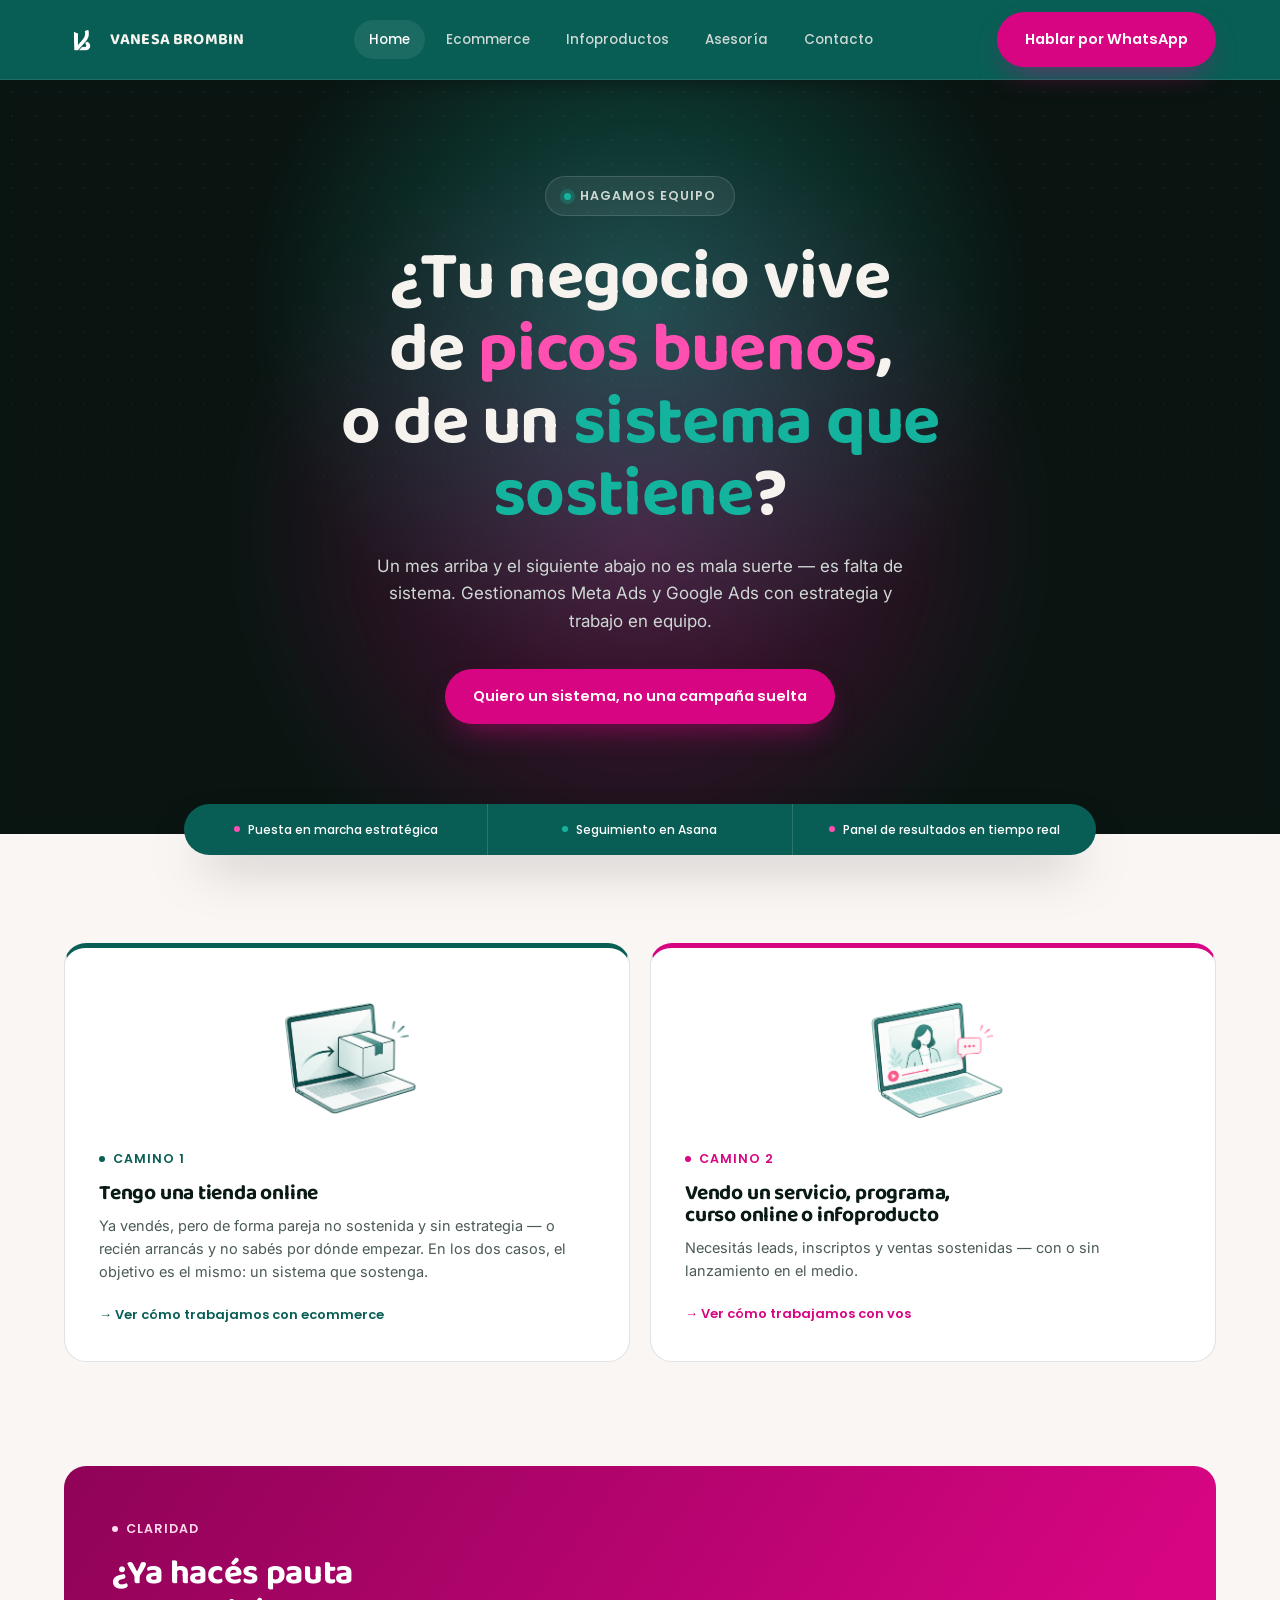
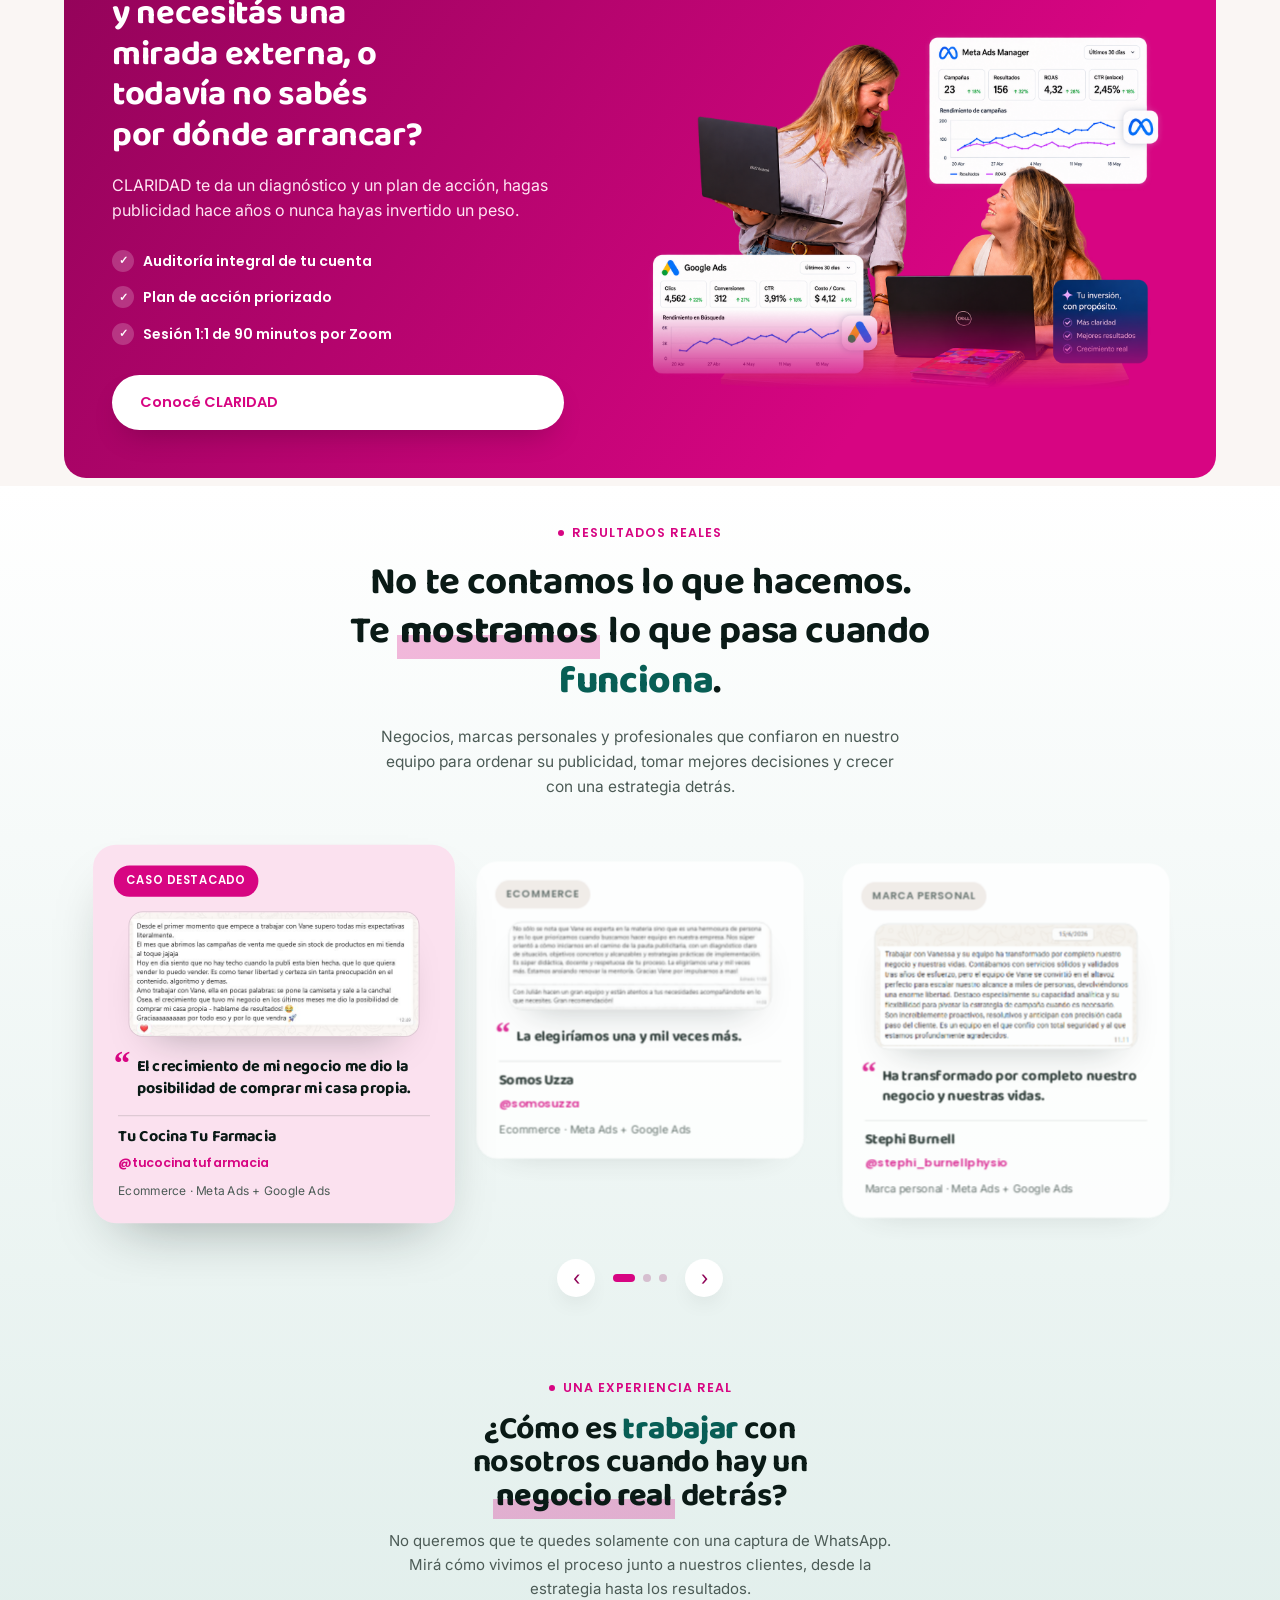
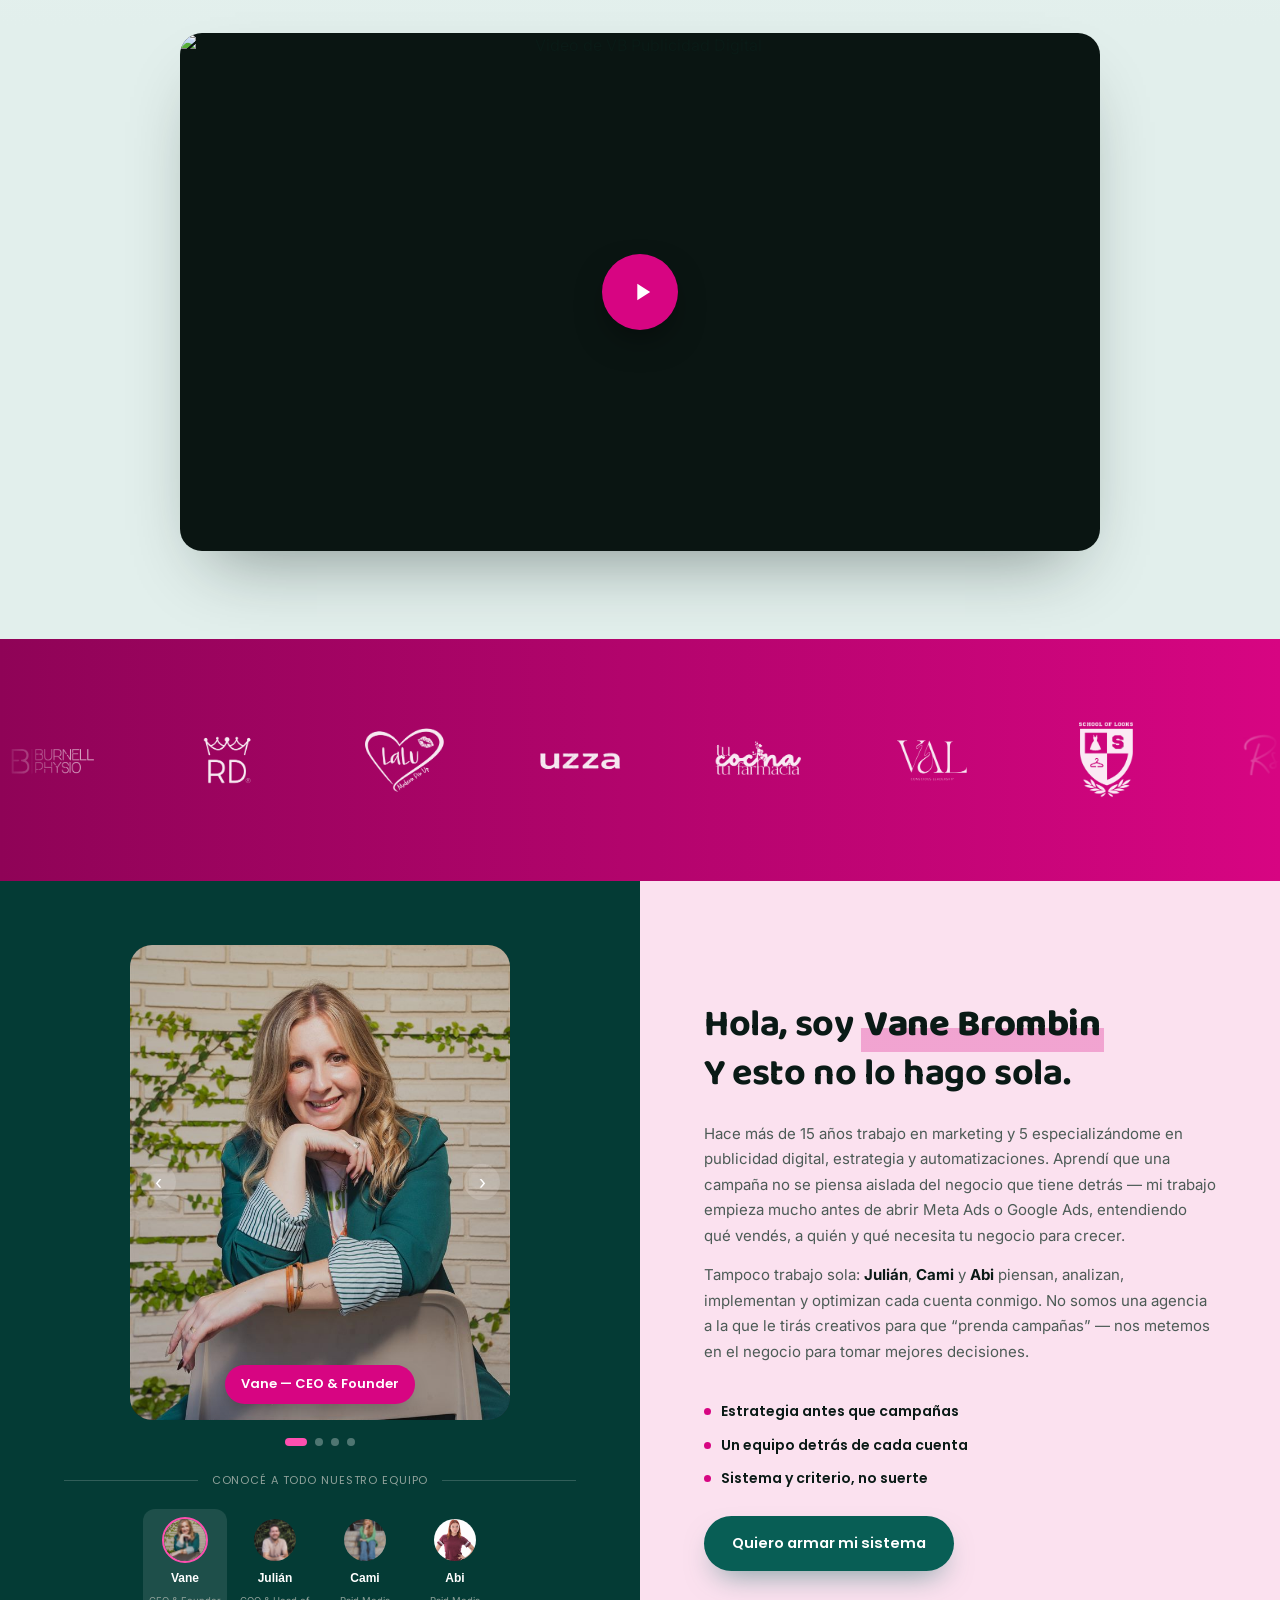
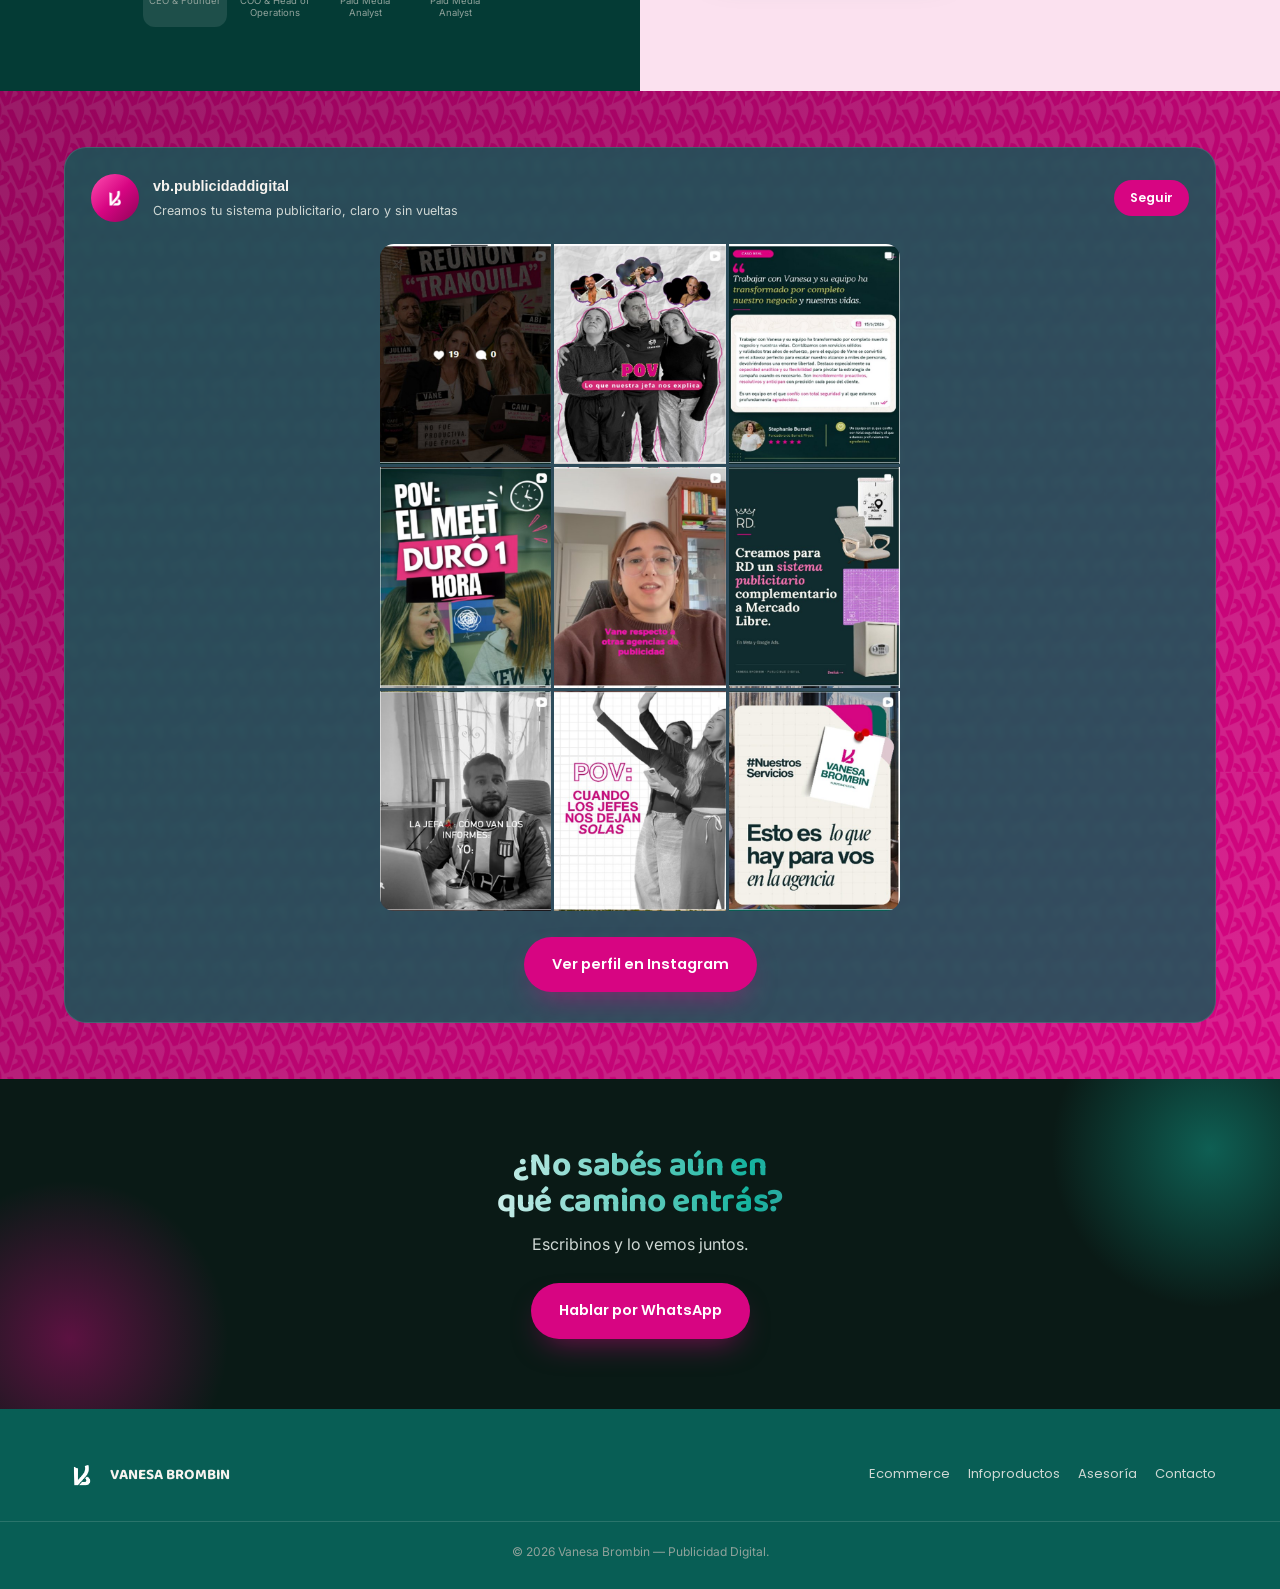
==== commit e7be8431: "Rediseño de Home: hero, camino cards, CLARIDAD, equipo, resultados reales, feed IG y footer - Hero: " ====
--- a/index.html
+++ b/index.html
@@ -8,7 +8,7 @@
 <link rel="preconnect" href="https://fonts.googleapis.com">
 <link rel="preconnect" href="https://fonts.gstatic.com" crossorigin>
 <link href="https://fonts.googleapis.com/css2?family=Baloo+2:wght@600;700;800&family=Poppins:wght@500;600;700&family=Inter:wght@400;500;600&display=swap" rel="stylesheet">
-<link rel="stylesheet" href="styles.css?v=20260813">
+<link rel="stylesheet" href="styles.css?v=20260813m">
 </head>
 <body>
 <a class="skip-link" href="#main">Saltar al contenido</a>
@@ -41,8 +41,8 @@
   <div class="hero-gradient"></div>
   <div class="hero-noise"></div>
   <div class="container">
-    <span class="hero-kicker"><span class="dot"></span>VB · Publicidad Digital</span>
-    <h1 style="max-width:13ch;">Menos <span class="m">suerte</span>, más <em>sistema</em>.</h1>
+    <span class="hero-kicker"><span class="dot"></span>Hagamos equipo</span>
+    <h1 style="max-width:22ch;">¿Tu negocio vive de <span class="m">picos buenos</span>,<br>o de un <em>sistema que sostiene</em>?</h1>
     <p class="lede">Un mes arriba y el siguiente abajo no es mala suerte — es falta de sistema. Gestionamos Meta Ads y Google Ads con estrategia y trabajo en equipo.</p>
     <div class="hero-actions">
       <a class="btn" href="contacto.html">Quiero un sistema, no una campaña suelta</a>
@@ -62,14 +62,14 @@
   <div class="container">
     <div class="forkgrid">
       <a class="forkcard a reveal" data-reveal data-tilt href="ecommerce.html">
-        <span class="caminoicon" aria-hidden="true"><svg viewBox="0 0 24 24" fill="none" stroke="#085e55" stroke-width="1.8" stroke-linecap="round" stroke-linejoin="round"><path d="M6 8h12l-1 12H7L6 8Z"/><path d="M9 8V6a3 3 0 0 1 6 0v2"/></svg></span>
+        <span class="caminoicon" aria-hidden="true"><img src="assets/img/camino-ecommerce.png" alt=""></span>
         <span class="eyebrow green">Camino 1</span>
         <h3>Tengo una tienda online</h3>
         <p>Ya vendés, pero de forma pareja no sostenida y sin estrategia — o recién arrancás y no sabés por dónde empezar. En los dos casos, el objetivo es el mismo: un sistema que sostenga.</p>
         <span class="go">→ Ver cómo trabajamos con ecommerce</span>
       </a>
       <a class="forkcard b reveal" data-reveal data-tilt href="infoproductos.html">
-        <span class="caminoicon" aria-hidden="true"><svg viewBox="0 0 24 24" fill="none" stroke="#d70582" stroke-width="1.8" stroke-linecap="round" stroke-linejoin="round"><path d="M12 2 9 9l-7 3 7 3 3 7 3-7 7-3-7-3-3-7Z"/></svg></span>
+        <span class="caminoicon" aria-hidden="true"><img src="assets/img/camino-infoproductos.png" alt=""></span>
         <span class="eyebrow">Camino 2</span>
         <h3>Vendo un servicio, programa, curso online o infoproducto</h3>
         <p>Necesitás leads, inscriptos y ventas sostenidas — con o sin lanzamiento en el medio.</p>
@@ -79,77 +79,98 @@
   </div>
 </section>
 
-<section class="section tight">
-  <div class="container">
-    <div class="claridad-cta reveal" data-reveal>
-      <p><b>¿Ya hacés pauta y necesitás una mirada externa, o todavía no sabés por dónde arrancar?</b> CLARIDAD te da un diagnóstico y un plan de acción, hagas publicidad hace años o nunca hayas invertido un peso.</p>
-      <a class="btn green" href="claridad.html">Conocé CLARIDAD</a>
-    </div>
-  </div>
-</section>
-
-<section class="section tight on-green">
-  <div class="container">
-    <span class="eyebrow green">Equipo</span>
-    <h2 style="font-size:22px; margin:10px 0 16px;">Trayectoria</h2>
-    <p class="team-intro reveal" data-reveal><b>Soy Vanesa Brombin.</b> Media Buyer, Formadora y Consultora en Estrategia, Publicidad Digital y Automatizaciones, con más de 15 años en marketing y 5 años enfocada en pauta digital. No trabajo sola — somos un equipo que se mete en cada cuenta, no una agencia que solo configura campañas.</p>
-    <div class="team-carousel reveal" data-reveal>
-      <div class="teamcard">
-        <div class="ph"><img src="assets/img/equipo/vanesa.jpg" alt="Vanesa Brombin" loading="lazy"></div>
-        <h4>Vanesa</h4>
-        <span class="role">CEO &amp; Founder</span>
-      </div>
-      <div class="teamcard">
-        <div class="ph"><img src="assets/img/equipo/julian.jpg" alt="Julián" loading="lazy"></div>
-        <h4>Julián</h4>
-        <span class="role">COO &amp; Head of Operations</span>
-      </div>
-      <div class="teamcard">
-        <div class="ph"><img src="assets/img/equipo/cami.jpg" alt="Cami" loading="lazy"></div>
-        <h4>Cami</h4>
-        <span class="role">Paid Media Analyst</span>
-      </div>
-      <div class="teamcard">
-        <div class="ph"><img src="assets/img/equipo/abi.jpg" alt="Abi" loading="lazy"></div>
-        <h4>Abi</h4>
-        <span class="role">Paid Media Analyst</span>
-      </div>
-    </div>
-  </div>
-</section>
-
-<section class="section on-magenta">
-  <div class="container">
-    <span class="eyebrow">Testimonios</span>
-    <h2 style="font-size:22px; margin:10px 0 20px;">Resultados Reales</h2>
-    <div class="resultadosgrid">
-      <div class="resultadocard reveal" data-reveal data-tilt>
-        <h4>Tu Cocina Tu Farmacia</h4>
-        <span class="ig">@tucocinatufarmacia</span>
-        <p class="rubro">Ecommerce de productos naturales y plantas medicinales</p>
-        <div class="proof"><img src="assets/img/testimonio-tucocinatufarmacia.jpg" alt="Mensaje de agradecimiento de Tu Cocina Tu Farmacia" loading="lazy"></div>
-      </div>
-      <div class="resultadocard reveal" data-reveal data-tilt>
-        <h4>Somos Uzza</h4>
-        <span class="ig">@somosuzza</span>
-        <p class="rubro">Ecommerce polirubro</p>
-        <div class="proof"><img src="assets/img/testimonio-uzza.jpg" alt="Mensaje de agradecimiento de Somos Uzza" loading="lazy"></div>
-      </div>
-      <div class="resultadocard reveal" data-reveal data-tilt>
-        <h4>Stephi Burnell</h4>
-        <span class="ig">@stephi_burnellphysio</span>
-        <p class="rubro">Marca personal y servicios profesionales</p>
-        <div class="proof"><img src="assets/img/testimonio-stephi-2.png" alt="Mensaje de agradecimiento de Stephi Burnell" loading="lazy"></div>
+<section class="section tight" style="padding-top:16px; padding-bottom:8px;">
+  <div class="container">
+    <div class="claridad-cta reveal" data-reveal data-tilt>
+      <div class="claridad-copy">
+        <div class="claridad-copy-top">
+          <span class="eyebrow">CLARIDAD</span>
+          <h3>¿Ya hacés pauta y necesitás una mirada externa, o todavía no sabés por dónde arrancar?</h3>
+          <p>CLARIDAD te da un diagnóstico y un plan de acción, hagas publicidad hace años o nunca hayas invertido un peso.</p>
+          <ul class="claridad-checklist">
+            <li>Auditoría integral de tu cuenta</li>
+            <li>Plan de acción priorizado</li>
+            <li>Sesión 1:1 de 90 minutos por Zoom</li>
+          </ul>
+        </div>
+        <a class="btn light" href="claridad.html">Conocé CLARIDAD</a>
+      </div>
+      <div class="claridad-media">
+        <img src="assets/img/claridad-mockup.png" alt="Dashboards de resultados de Meta Ads y Google Ads" loading="lazy">
+      </div>
+    </div>
+  </div>
+</section>
+
+<section class="section proof-section">
+  <div class="proof-bg" aria-hidden="true"><img src="assets/img/logo-blanco.png" alt=""></div>
+  <div class="container">
+    <div class="proof-intro reveal" data-reveal>
+      <span class="eyebrow center">Resultados reales</span>
+      <h2 class="proof-title">No te contamos lo que hacemos.<br>Te <span class="hl">mostramos</span> lo que pasa cuando <span class="hl-green">funciona</span>.</h2>
+      <p class="proof-lede">Negocios, marcas personales y profesionales que confiaron en nuestro equipo para ordenar su publicidad, tomar mejores decisiones y crecer con una estrategia detrás.</p>
+    </div>
+
+    <div class="proof-carousel reveal" data-reveal data-proof-carousel>
+      <div class="proof-track">
+        <article class="resultadocard is-featured" data-proof-card>
+          <span class="proof-badge" data-category="Ecommerce">Ecommerce</span>
+          <div class="proof"><img src="assets/img/testimonio-tucocinatufarmacia.jpg" alt="Mensaje de agradecimiento de Tu Cocina Tu Farmacia" loading="lazy"></div>
+          <p class="pullquote">El crecimiento de mi negocio me dio la posibilidad de comprar mi casa propia.</p>
+          <div class="resultadocard-foot">
+            <h4>Tu Cocina Tu Farmacia</h4>
+            <span class="ig">@tucocinatufarmacia</span>
+            <span class="proof-service">Ecommerce · Meta Ads + Google Ads</span>
+          </div>
+        </article>
+        <article class="resultadocard" data-proof-card>
+          <span class="proof-badge" data-category="Ecommerce">Ecommerce</span>
+          <div class="proof"><img src="assets/img/testimonio-uzza.jpg" alt="Mensaje de agradecimiento de Somos Uzza" loading="lazy"></div>
+          <p class="pullquote">La elegiríamos una y mil veces más.</p>
+          <div class="resultadocard-foot">
+            <h4>Somos Uzza</h4>
+            <span class="ig">@somosuzza</span>
+            <span class="proof-service">Ecommerce · Meta Ads + Google Ads</span>
+          </div>
+        </article>
+        <article class="resultadocard" data-proof-card>
+          <span class="proof-badge" data-category="Marca personal">Marca personal</span>
+          <div class="proof"><img src="assets/img/testimonio-stephi-2.png" alt="Mensaje de agradecimiento de Stephi Burnell" loading="lazy"></div>
+          <p class="pullquote">Ha transformado por completo nuestro negocio y nuestras vidas.</p>
+          <div class="resultadocard-foot">
+            <h4>Stephi Burnell</h4>
+            <span class="ig">@stephi_burnellphysio</span>
+            <span class="proof-service">Marca personal · Meta Ads + Google Ads</span>
+          </div>
+        </article>
+      </div>
+      <div class="proof-carousel-controls">
+        <button type="button" class="proof-nav prev" data-proof-prev aria-label="Testimonio anterior">‹</button>
+        <div class="proof-dots" data-proof-dots>
+          <button type="button" class="is-active" aria-label="Ver testimonio de Tu Cocina Tu Farmacia"></button>
+          <button type="button" aria-label="Ver testimonio de Somos Uzza"></button>
+          <button type="button" aria-label="Ver testimonio de Stephi Burnell"></button>
+        </div>
+        <button type="button" class="proof-nav next" data-proof-next aria-label="Testimonio siguiente">›</button>
+      </div>
+    </div>
+
+    <div class="proof-video reveal" data-reveal>
+      <span class="eyebrow center">Una experiencia real</span>
+      <h3 class="proof-video-title">¿Cómo es <span class="hl-green">trabajar</span> con nosotros cuando hay un <span class="hl">negocio real</span> detrás?</h3>
+      <p class="proof-video-lede">No queremos que te quedes solamente con una captura de WhatsApp. Mirá cómo vivimos el proceso junto a nuestros clientes, desde la estrategia hasta los resultados.</p>
+      <div class="video-embed video-embed-lg" data-video-embed data-video-id="jx0MPn-IiOg">
+        <img class="video-thumb" src="https://img.youtube.com/vi/jx0MPn-IiOg/maxresdefault.jpg" alt="Video de VB Publicidad Digital" loading="lazy">
+        <button type="button" class="video-play" aria-label="Reproducir video">
+          <svg viewBox="0 0 24 24" fill="currentColor"><path d="M8 5v14l11-7z"/></svg>
+        </button>
       </div>
     </div>
   </div>
 </section>
 
 <section class="section tight" style="background:linear-gradient(90deg,var(--magenta-deep),var(--magenta));">
-  <div class="container">
-    <span class="eyebrow" style="color:#ffe1f2;">Marcas y negocios con los que trabajamos</span>
-  </div>
-  <div class="logosmarquee" style="margin-top:22px;">
+  <div class="logosmarquee">
     <div class="logosmarquee-track" data-marquee>
       <img src="assets/img/clientes/logo-01.png" alt="Logo cliente" loading="lazy">
       <img src="assets/img/clientes/logo-02.png" alt="Logo cliente" loading="lazy">
@@ -165,14 +186,117 @@
   </div>
 </section>
 
-<section class="section tight on-dark">
-  <div class="container">
-    <div class="instacard reveal" data-reveal>
-      <div>
-        <h3>Seguinos en Instagram</h3>
-        <p>Casos, resultados y detrás de escena de las cuentas que gestionamos, todas las semanas.</p>
-      </div>
-      <a class="btn" href="https://www.instagram.com/vb.publicidaddigital/" target="_blank" rel="noopener">@vb.publicidaddigital</a>
+<section class="team-split reveal" data-reveal>
+  <div class="team-split-media">
+    <div class="team-slider" data-team-slider>
+      <div class="team-slide is-active" data-team-slide>
+        <img src="assets/img/equipo/vanesa.jpg" alt="Vane Brombin" loading="lazy">
+        <span class="team-slide-tag">Vane — CEO &amp; Founder</span>
+      </div>
+      <div class="team-slide" data-team-slide>
+        <img src="assets/img/equipo/julian.jpg" alt="Julián" loading="lazy">
+        <span class="team-slide-tag">Julián — COO &amp; Head of Operations</span>
+      </div>
+      <div class="team-slide" data-team-slide>
+        <img src="assets/img/equipo/cami.jpg" alt="Cami" loading="lazy">
+        <span class="team-slide-tag">Cami — Paid Media Analyst</span>
+      </div>
+      <div class="team-slide" data-team-slide>
+        <img src="assets/img/equipo/abi.jpg" alt="Abi" loading="lazy">
+        <span class="team-slide-tag">Abi — Paid Media Analyst</span>
+      </div>
+      <button class="team-nav prev" type="button" data-team-prev aria-label="Miembro anterior">‹</button>
+      <button class="team-nav next" type="button" data-team-next aria-label="Miembro siguiente">›</button>
+    </div>
+    <div class="team-dots" data-team-dots>
+      <button type="button" class="is-active" data-idx="0" aria-label="Ver a Vane"></button>
+      <button type="button" data-idx="1" aria-label="Ver a Julián"></button>
+      <button type="button" data-idx="2" aria-label="Ver a Cami"></button>
+      <button type="button" data-idx="3" aria-label="Ver a Abi"></button>
+    </div>
+    <div class="team-divider"><span>Conocé a todo nuestro equipo</span></div>
+    <div class="team-thumbs" data-team-thumbs>
+      <button type="button" class="is-active" data-idx="0">
+        <img src="assets/img/equipo/vanesa.jpg" alt="" loading="lazy">
+        <b>Vane</b><span>CEO &amp; Founder</span>
+      </button>
+      <button type="button" data-idx="1">
+        <img src="assets/img/equipo/julian.jpg" alt="" loading="lazy">
+        <b>Julián</b><span>COO &amp; Head of Operations</span>
+      </button>
+      <button type="button" data-idx="2">
+        <img src="assets/img/equipo/cami.jpg" alt="" loading="lazy">
+        <b>Cami</b><span>Paid Media Analyst</span>
+      </button>
+      <button type="button" data-idx="3">
+        <img src="assets/img/equipo/abi.jpg" alt="" loading="lazy">
+        <b>Abi</b><span>Paid Media Analyst</span>
+      </button>
+    </div>
+  </div>
+  <div class="team-split-copy">
+    <h2>Hola, soy <span class="hl">Vane Brombin</span><br>Y esto no lo hago sola.</h2>
+    <p>Hace más de 15 años trabajo en marketing y 5 especializándome en publicidad digital, estrategia y automatizaciones. Aprendí que una campaña no se piensa aislada del negocio que tiene detrás — mi trabajo empieza mucho antes de abrir Meta Ads o Google Ads, entendiendo qué vendés, a quién y qué necesita tu negocio para crecer.</p>
+    <p>Tampoco trabajo sola: <b>Julián</b>, <b>Cami</b> y <b>Abi</b> piensan, analizan, implementan y optimizan cada cuenta conmigo. No somos una agencia a la que le tirás creativos para que “prenda campañas” — nos metemos en el negocio para tomar mejores decisiones.</p>
+    <ul class="team-pillars">
+      <li>Estrategia antes que campañas</li>
+      <li>Un equipo detrás de cada cuenta</li>
+      <li>Sistema y criterio, no suerte</li>
+    </ul>
+    <a class="btn green" href="contacto.html">Quiero armar mi sistema</a>
+  </div>
+</section>
+
+<section class="section tight ig-section">
+  <div class="container">
+    <div class="igmock reveal" data-reveal data-tilt>
+      <div class="igmock-head">
+        <div class="igmock-avatar"><img src="assets/img/logo-blanco.png" alt=""></div>
+        <div class="igmock-id">
+          <b>vb.publicidaddigital</b>
+          <span>Creamos tu sistema publicitario, claro y sin vueltas</span>
+        </div>
+        <a class="igmock-follow" href="https://www.instagram.com/vb.publicidaddigital/" target="_blank" rel="noopener">Seguir</a>
+      </div>
+      <div class="igmock-grid">
+        <a class="igmock-tile" href="https://www.instagram.com/vb.publicidaddigital/" target="_blank" rel="noopener">
+          <img src="assets/img/instagram/post-1.jpg" alt="" loading="lazy">
+          <span class="igmock-hover"><svg viewBox="0 0 24 24" fill="currentColor"><path d="M12 21s-6.7-4.35-9.3-8.1C.8 9.9 1.7 6.4 4.6 5c2.3-1.1 4.8-.3 6.2 1.6l1.2 1.6 1.2-1.6c1.4-1.9 3.9-2.7 6.2-1.6 2.9 1.4 3.8 4.9 1.9 7.9C18.7 16.65 12 21 12 21Z"/></svg></span>
+        </a>
+        <a class="igmock-tile" href="https://www.instagram.com/vb.publicidaddigital/" target="_blank" rel="noopener">
+          <img src="assets/img/instagram/post-2.jpg" alt="" loading="lazy">
+          <span class="igmock-hover"><svg viewBox="0 0 24 24" fill="currentColor"><path d="M12 21s-6.7-4.35-9.3-8.1C.8 9.9 1.7 6.4 4.6 5c2.3-1.1 4.8-.3 6.2 1.6l1.2 1.6 1.2-1.6c1.4-1.9 3.9-2.7 6.2-1.6 2.9 1.4 3.8 4.9 1.9 7.9C18.7 16.65 12 21 12 21Z"/></svg></span>
+        </a>
+        <a class="igmock-tile" href="https://www.instagram.com/vb.publicidaddigital/" target="_blank" rel="noopener">
+          <img src="assets/img/instagram/post-3.jpg" alt="" loading="lazy">
+          <span class="igmock-hover"><svg viewBox="0 0 24 24" fill="currentColor"><path d="M12 21s-6.7-4.35-9.3-8.1C.8 9.9 1.7 6.4 4.6 5c2.3-1.1 4.8-.3 6.2 1.6l1.2 1.6 1.2-1.6c1.4-1.9 3.9-2.7 6.2-1.6 2.9 1.4 3.8 4.9 1.9 7.9C18.7 16.65 12 21 12 21Z"/></svg></span>
+        </a>
+        <a class="igmock-tile" href="https://www.instagram.com/vb.publicidaddigital/" target="_blank" rel="noopener">
+          <img src="assets/img/instagram/post-4.jpg" alt="" loading="lazy">
+          <span class="igmock-hover"><svg viewBox="0 0 24 24" fill="currentColor"><path d="M12 21s-6.7-4.35-9.3-8.1C.8 9.9 1.7 6.4 4.6 5c2.3-1.1 4.8-.3 6.2 1.6l1.2 1.6 1.2-1.6c1.4-1.9 3.9-2.7 6.2-1.6 2.9 1.4 3.8 4.9 1.9 7.9C18.7 16.65 12 21 12 21Z"/></svg></span>
+        </a>
+        <a class="igmock-tile" href="https://www.instagram.com/vb.publicidaddigital/" target="_blank" rel="noopener">
+          <img src="assets/img/instagram/post-5.jpg" alt="" loading="lazy">
+          <span class="igmock-hover"><svg viewBox="0 0 24 24" fill="currentColor"><path d="M12 21s-6.7-4.35-9.3-8.1C.8 9.9 1.7 6.4 4.6 5c2.3-1.1 4.8-.3 6.2 1.6l1.2 1.6 1.2-1.6c1.4-1.9 3.9-2.7 6.2-1.6 2.9 1.4 3.8 4.9 1.9 7.9C18.7 16.65 12 21 12 21Z"/></svg></span>
+        </a>
+        <a class="igmock-tile" href="https://www.instagram.com/vb.publicidaddigital/" target="_blank" rel="noopener">
+          <img src="assets/img/instagram/post-6.jpg" alt="" loading="lazy">
+          <span class="igmock-hover"><svg viewBox="0 0 24 24" fill="currentColor"><path d="M12 21s-6.7-4.35-9.3-8.1C.8 9.9 1.7 6.4 4.6 5c2.3-1.1 4.8-.3 6.2 1.6l1.2 1.6 1.2-1.6c1.4-1.9 3.9-2.7 6.2-1.6 2.9 1.4 3.8 4.9 1.9 7.9C18.7 16.65 12 21 12 21Z"/></svg></span>
+        </a>
+        <a class="igmock-tile" href="https://www.instagram.com/vb.publicidaddigital/" target="_blank" rel="noopener">
+          <img src="assets/img/instagram/post-7.jpg" alt="" loading="lazy">
+          <span class="igmock-hover"><svg viewBox="0 0 24 24" fill="currentColor"><path d="M12 21s-6.7-4.35-9.3-8.1C.8 9.9 1.7 6.4 4.6 5c2.3-1.1 4.8-.3 6.2 1.6l1.2 1.6 1.2-1.6c1.4-1.9 3.9-2.7 6.2-1.6 2.9 1.4 3.8 4.9 1.9 7.9C18.7 16.65 12 21 12 21Z"/></svg></span>
+        </a>
+        <a class="igmock-tile" href="https://www.instagram.com/vb.publicidaddigital/" target="_blank" rel="noopener">
+          <img src="assets/img/instagram/post-8.jpg" alt="" loading="lazy">
+          <span class="igmock-hover"><svg viewBox="0 0 24 24" fill="currentColor"><path d="M12 21s-6.7-4.35-9.3-8.1C.8 9.9 1.7 6.4 4.6 5c2.3-1.1 4.8-.3 6.2 1.6l1.2 1.6 1.2-1.6c1.4-1.9 3.9-2.7 6.2-1.6 2.9 1.4 3.8 4.9 1.9 7.9C18.7 16.65 12 21 12 21Z"/></svg></span>
+        </a>
+        <a class="igmock-tile" href="https://www.instagram.com/vb.publicidaddigital/" target="_blank" rel="noopener">
+          <img src="assets/img/instagram/post-9.jpg" alt="" loading="lazy">
+          <span class="igmock-hover"><svg viewBox="0 0 24 24" fill="currentColor"><path d="M12 21s-6.7-4.35-9.3-8.1C.8 9.9 1.7 6.4 4.6 5c2.3-1.1 4.8-.3 6.2 1.6l1.2 1.6 1.2-1.6c1.4-1.9 3.9-2.7 6.2-1.6 2.9 1.4 3.8 4.9 1.9 7.9C18.7 16.65 12 21 12 21Z"/></svg></span>
+        </a>
+      </div>
+      <a class="btn" href="https://www.instagram.com/vb.publicidaddigital/" target="_blank" rel="noopener">Ver perfil en Instagram</a>
     </div>
   </div>
 </section>
@@ -200,6 +324,6 @@
 
 <script defer src="lib/gsap.min.js"></script>
 <script defer src="lib/ScrollTrigger.min.js"></script>
-<script defer src="main.js?v=20260813"></script>
+<script defer src="main.js?v=20260813m"></script>
 </body>
 </html>
--- a/styles.css
+++ b/styles.css
@@ -140,7 +140,7 @@
    ============================================================= */
 .topnav{
   position:sticky; top:0; z-index:100;
-  background:var(--green-deep);
+  background:var(--green);
   border-bottom:1px solid rgba(255,255,255,.1);
 }
 .topnav .brand{color:var(--cream); font-size:16px; letter-spacing:.01em;}
@@ -223,12 +223,12 @@
 }
 .trust-row{
   display:flex; flex-wrap:nowrap; overflow:hidden;
-  background:var(--ink); border-radius:999px; box-shadow:0 24px 50px -20px rgba(0,0,0,.5);
+  background:var(--green); border-radius:999px; box-shadow:0 24px 50px -20px rgba(0,0,0,.5);
 }
 .trust-row span{
   flex:1 1 0; min-width:0; white-space:nowrap; text-overflow:ellipsis; overflow:hidden;
   font-family:var(--font-label); font-size:12px; font-weight:500; color:#fff;
-  padding:16px 20px; border-right:1px solid rgba(255,255,255,.12);
+  padding:16px 20px; border-right:1px solid rgba(255,255,255,.15);
   display:flex; align-items:center; justify-content:center; gap:8px; text-align:center;
 }
 .trust-row span::before{content:""; width:6px; height:6px; border-radius:50%; background:var(--magenta-bright); flex-shrink:0;}
@@ -236,7 +236,7 @@
 .trust-row span:last-child{border-right:none;}
 @media (max-width:719px){
   .trust-row{flex-direction:column; border-radius:20px;}
-  .trust-row span{border-right:none; border-bottom:1px solid rgba(255,255,255,.12); white-space:normal;}
+  .trust-row span{border-right:none; border-bottom:1px solid rgba(255,255,255,.15); white-space:normal;}
   .trust-row span:last-child{border-bottom:none;}
 }
 
@@ -409,10 +409,48 @@
 .banner .btn{background:#fff; color:var(--magenta); box-shadow:0 14px 30px -14px rgba(0,0,0,.35);}
 
 .claridad-cta{
-  background:var(--surface-green); border-radius:var(--radius); padding:32px 36px;
-  display:flex; align-items:center; justify-content:space-between; gap:22px; flex-wrap:wrap;
-}
-.claridad-cta p{max-width:580px; font-size:15px;}
+  position:relative; overflow:hidden;
+  background:linear-gradient(125deg,var(--magenta-deep),var(--magenta) 75%);
+  border-radius:var(--radius);
+  color:#fff;
+  display:grid; grid-template-columns:1fr; gap:8px; align-items:center;
+}
+.claridad-copy{padding:44px 40px 8px; display:flex; flex-direction:column;}
+@media (min-width:860px){
+  .claridad-cta{grid-template-columns:1fr 1.25fr; gap:0; align-items:stretch;}
+  .claridad-copy{padding:48px 12px 48px 48px; justify-content:space-between;}
+}
+.claridad-cta .eyebrow{color:#ffd9ec;}
+.claridad-cta .eyebrow::before{background:currentColor;}
+.claridad-cta h3{
+  font-family:var(--font-display); font-weight:700; color:#fff;
+  font-size:clamp(1.5rem, 3vw, 2.15rem); line-height:1.18;
+  max-width:19ch; margin:14px 0 16px;
+}
+.claridad-copy-top > p{max-width:520px; font-size:16px; color:#ffe4f3;}
+.claridad-checklist{
+  display:flex; flex-wrap:wrap; gap:14px 28px; list-style:none;
+  margin:26px 0 30px; padding:0; position:relative; z-index:1;
+}
+.claridad-checklist li{
+  display:flex; align-items:center; gap:9px;
+  font-family:var(--font-label); font-weight:600; font-size:14px; color:#fff;
+}
+.claridad-checklist li::before{
+  content:"✓"; flex-shrink:0; width:22px; height:22px; border-radius:50%;
+  background:rgba(255,255,255,.2); display:inline-flex; align-items:center; justify-content:center;
+  font-size:11px;
+}
+.claridad-media{position:relative; z-index:1; line-height:0; padding:8px 24px 24px;}
+.claridad-media img{
+  width:100%; height:auto; max-width:100%; display:block; margin-inline:auto;
+  -webkit-mask-image:linear-gradient(to bottom, #000 78%, transparent 100%);
+  mask-image:linear-gradient(to bottom, #000 78%, transparent 100%);
+}
+@media (min-width:860px){
+  .claridad-media{padding:160px 24px 24px 24px; align-self:start;}
+  .claridad-media img{width:92%;}
+}
 
 .quoteblock{
   border-left:4px solid var(--green); border-radius:14px; padding:22px 26px;
@@ -442,7 +480,19 @@
   background:radial-gradient(circle, rgba(215,5,130,.4), transparent 70%); pointer-events:none;
 }
 .closer > *{position:relative; z-index:1;}
-.closer h3{font-size:clamp(1.5rem,3.6vw,2.1rem); margin-bottom:12px; max-width:22ch; margin-inline:auto;}
+.closer h3{
+  font-size:clamp(1.5rem,3.6vw,2.1rem); margin-bottom:12px; max-width:22ch; margin-inline:auto;
+  background-image:linear-gradient(90deg,#fff 0%,var(--green-bright) 25%,var(--magenta-bright) 50%,#fff 75%,var(--green-bright) 100%);
+  background-size:300% 100%; -webkit-background-clip:text; background-clip:text; color:transparent;
+  animation:closershine 7s linear infinite;
+}
+@keyframes closershine{
+  0%{background-position:0% 50%;}
+  100%{background-position:-300% 50%;}
+}
+@media (prefers-reduced-motion:reduce){
+  .closer h3{animation:none; background-image:none; -webkit-background-clip:initial; background-clip:initial; color:#fff;}
+}
 .closer p{color:var(--cream-2); margin-bottom:26px; max-width:520px; margin-inline:auto;}
 .closer.magenta{background:linear-gradient(160deg,var(--magenta-deep),var(--magenta));}
 .closer.magenta::before,.closer.magenta::after{display:none;}
@@ -464,7 +514,7 @@
 /* =============================================================
    18. Footer
    ============================================================= */
-.sitefooter{background:var(--bg); color:var(--cream-2); padding:48px 0 28px;}
+.sitefooter{background:var(--green); color:var(--cream-2); padding:48px 0 28px;}
 .sitefooter .container{display:flex; flex-wrap:wrap; gap:24px; align-items:center; justify-content:space-between;}
 .sitefooter .brand img{filter:none;}
 .footlinks{display:flex; gap:18px; flex-wrap:wrap; font-family:var(--font-label); font-size:13px;}
@@ -485,64 +535,243 @@
    21. Camino icon
    ============================================================= */
 .caminoicon{
-  width:52px; height:52px; border-radius:16px; display:flex; align-items:center; justify-content:center;
-  margin-bottom:16px; background:var(--surface-green);
-}
-.forkcard.b .caminoicon{background:var(--surface-magenta);}
-.caminoicon svg{width:26px; height:26px;}
-
-/* =============================================================
-   22. Team carousel
-   ============================================================= */
-.team-intro{max-width:640px; margin-bottom:28px; font-size:15px; color:var(--ink-soft);}
-.team-carousel{
-  display:flex; gap:20px; overflow-x:auto; scroll-snap-type:x mandatory;
-  padding:6px 6px 20px; margin:0 -6px;
-  -webkit-overflow-scrolling:touch;
-}
-.team-carousel::-webkit-scrollbar{height:6px;}
-.team-carousel::-webkit-scrollbar-thumb{background:var(--green); border-radius:999px;}
-.teamcard{
-  scroll-snap-align:center; flex:0 0 auto; width:220px;
-  background:#fff; border-radius:var(--radius); overflow:hidden; border:1.5px solid var(--line);
-  text-align:center; padding-bottom:20px;
-  transition:transform .3s var(--ease-out), box-shadow .3s var(--ease-out);
-}
-.teamcard:hover{transform:translateY(-4px); box-shadow:0 24px 44px -26px rgba(10,26,22,.3);}
-.teamcard .ph{width:100%; aspect-ratio:4/5; overflow:hidden; background:var(--surface-green);}
-.teamcard .ph img{width:100%; height:100%; object-fit:cover;}
-.teamcard h4{font-size:16px; margin:16px 0 4px;}
-.teamcard .role{font-family:var(--font-label); font-size:11.5px; font-weight:600; color:var(--magenta); text-transform:uppercase; letter-spacing:.03em;}
+  width:100%; height:150px; display:flex; align-items:center; justify-content:center;
+  margin-bottom:12px;
+}
+.caminoicon img{
+  width:auto; height:100%; max-width:170px; object-fit:contain;
+  animation:caminofloat 3.6s ease-in-out infinite;
+}
+.forkcard.b .caminoicon img{animation-delay:-1.8s;}
+@keyframes caminofloat{
+  0%, 100%{transform:translateY(0) rotate(0deg);}
+  50%{transform:translateY(-10px) rotate(-2deg);}
+}
+@media (prefers-reduced-motion: reduce){
+  .caminoicon img{animation:none;}
+}
+
+/* =============================================================
+   22. Team split (photo carousel + bio)
+   ============================================================= */
+.team-split{
+  display:grid; grid-template-columns:1fr;
+}
+@media (min-width:900px){
+  .team-split{grid-template-columns:1fr 1fr; align-items:stretch;}
+}
+.team-split-media, .team-split-copy{
+  padding:56px 28px; display:flex; flex-direction:column; justify-content:center;
+}
+@media (min-width:900px){
+  .team-split-media, .team-split-copy{padding:64px clamp(28px,5vw,64px);}
+}
+.team-split-media{background:var(--green-deep); color:#fff;}
+.team-split-copy{background:var(--surface-magenta); color:var(--ink);}
+
+.team-split-copy h2{font-size:clamp(1.6rem,3vw,2.35rem); line-height:1.3; margin-bottom:22px; max-width:18ch;}
+.hl{
+  position:relative; font-weight:800; color:var(--ink); padding:0 3px;
+  background-image:linear-gradient(rgba(215,5,130,.28), rgba(215,5,130,.28));
+  background-repeat:no-repeat; background-size:100% 40%; background-position:0 92%;
+}
+.hl-green{color:var(--green); font-weight:800; font-style:normal;}
+.team-split-copy p{color:var(--ink-soft); font-size:15px; line-height:1.7; margin-bottom:14px;}
+.team-split-copy p b{color:var(--ink); font-weight:700;}
+.team-pillars{margin:22px 0 26px; display:flex; flex-direction:column; gap:11px;}
+.team-pillars li{
+  display:flex; align-items:center; gap:10px;
+  font-family:var(--font-label); font-weight:600; font-size:14px; color:var(--ink);
+}
+.team-pillars li::before{content:""; width:7px; height:7px; border-radius:50%; background:var(--magenta); flex-shrink:0;}
+.team-split-copy .btn{align-self:flex-start;}
+
+.team-slider{
+  position:relative; width:100%; max-width:380px; margin-inline:auto;
+  aspect-ratio:4/5; border-radius:var(--radius); overflow:hidden; background:var(--bg-card);
+}
+.team-slide{position:absolute; inset:0; opacity:0; visibility:hidden; transition:opacity .6s var(--ease-soft);}
+.team-slide.is-active{opacity:1; visibility:visible; z-index:1;}
+.team-slide img{width:100%; height:100%; object-fit:cover; display:block;}
+.team-slide-tag{
+  position:absolute; left:50%; bottom:16px; translate:-50% 0; z-index:2;
+  background:var(--magenta); color:#fff; font-family:var(--font-label); font-weight:600; font-size:13px;
+  padding:9px 16px; border-radius:999px; box-shadow:0 10px 24px -10px rgba(0,0,0,.45); white-space:nowrap;
+}
+.team-nav{
+  position:absolute; top:50%; translate:0 -50%; z-index:3; width:36px; height:36px; border-radius:50%;
+  background:rgba(255,255,255,.16); border:none; color:#fff; font-size:19px; line-height:1; cursor:pointer;
+  display:flex; align-items:center; justify-content:center; transition:background .2s;
+}
+.team-nav:hover{background:rgba(255,255,255,.3);}
+.team-nav.prev{left:10px;}
+.team-nav.next{right:10px;}
+
+.team-dots{display:flex; justify-content:center; gap:8px; margin:18px 0 26px;}
+.team-dots button{
+  width:8px; height:8px; border-radius:50%; background:rgba(255,255,255,.3); border:none; padding:0;
+  cursor:pointer; transition:background .2s, width .2s;
+}
+.team-dots button.is-active{background:var(--magenta-bright); width:22px; border-radius:999px;}
+
+.team-divider{
+  display:flex; align-items:center; gap:14px; margin-bottom:20px;
+  color:var(--cream-3); font-family:var(--font-label); font-size:11px; letter-spacing:.08em; text-transform:uppercase;
+}
+.team-divider::before, .team-divider::after{content:""; flex:1; height:1px; background:rgba(255,255,255,.18);}
+
+.team-thumbs{display:flex; gap:6px; justify-content:center; flex-wrap:wrap;}
+.team-thumbs button{
+  background:none; border:none; padding:8px 4px; border-radius:12px; cursor:pointer;
+  display:flex; flex-direction:column; align-items:center; gap:6px; width:84px;
+  transition:background .2s;
+}
+.team-thumbs button:hover{background:rgba(255,255,255,.06);}
+.team-thumbs button.is-active{background:rgba(255,255,255,.1);}
+.team-thumbs img{width:46px; height:46px; border-radius:50%; object-fit:cover; border:2px solid transparent; transition:border-color .2s;}
+.team-thumbs button.is-active img{border-color:var(--magenta-bright);}
+.team-thumbs b{font-family:var(--font-label); font-size:12px; color:#fff;}
+.team-thumbs span{font-size:9.5px; color:var(--cream-3); text-align:center; line-height:1.3;}
 
 /* =============================================================
    23. Resultados reales (testimonios)
    ============================================================= */
-.resultadosgrid{display:grid; grid-template-columns:1fr; gap:20px;}
-@media (min-width:960px){.resultadosgrid{grid-template-columns:repeat(3,1fr);}}
+.proof-section{position:relative; overflow:hidden; padding-top:32px; background:linear-gradient(180deg,#fff 0%,var(--surface-green) 65%,var(--surface-green) 100%);}
+.proof-section .container{position:relative; z-index:1;}
+.proof-bg{
+  position:absolute; top:-140px; right:-140px; width:520px; height:520px;
+  opacity:.06; pointer-events:none; z-index:0;
+  animation:proofspin 80s linear infinite;
+}
+.proof-bg img{width:100%; height:100%; object-fit:contain;}
+@keyframes proofspin{from{transform:rotate(0deg);} to{transform:rotate(360deg);}}
+@media (prefers-reduced-motion:reduce){.proof-bg{animation:none;}}
+
+.proof-intro{max-width:640px; margin:0 auto 52px; text-align:center;}
+.eyebrow.center{justify-content:center;}
+.proof-title{font-size:clamp(1.7rem,3.4vw,2.4rem); line-height:1.3; margin-top:14px;}
+.proof-lede{font-size:15.5px; color:var(--ink-soft); max-width:520px; margin:18px auto 0;}
+
+.proof-carousel{max-width:1080px; margin-inline:auto;}
+.proof-track{display:grid; grid-template-columns:1fr; gap:22px; align-items:start;}
+@media (min-width:960px){.proof-track{grid-template-columns:repeat(3,1fr); gap:18px;}}
+
 .resultadocard{
-  background:#fff; border:1.5px solid var(--line); border-radius:var(--radius); padding:26px;
-  transition:transform .3s var(--ease-out), box-shadow .3s var(--ease-out);
-}
-.resultadocard:hover{transform:translateY(-4px); box-shadow:0 24px 44px -26px rgba(10,26,22,.3);}
-.resultadocard h4{font-size:17px; margin:6px 0 4px;}
-.resultadocard .ig{font-family:var(--font-label); font-size:12.5px; color:var(--magenta); font-weight:600;}
-.resultadocard .rubro{font-size:13.5px; color:var(--ink-soft); margin:8px 0 14px;}
-.resultadocard .proof{margin-top:0; max-width:none;}
+  background:#fff; border-radius:var(--radius); padding:20px 20px 22px; overflow:hidden;
+  box-shadow:0 18px 40px -30px rgba(10,26,22,.28);
+  transition:transform .35s var(--ease-out), box-shadow .35s var(--ease-out), background .35s var(--ease-out);
+}
+@media (min-width:960px){
+  .resultadocard{transform:scale(.94); opacity:.82;}
+  .resultadocard.is-featured{transform:scale(1.04); opacity:1; box-shadow:0 26px 54px -26px rgba(10,26,22,.4); z-index:1;}
+}
+.resultadocard.is-featured{background:var(--surface-magenta);}
+.resultadocard .proof-badge{
+  display:inline-block; font-family:var(--font-label); font-weight:600; font-size:11px; letter-spacing:.04em; text-transform:uppercase;
+  color:var(--ink-soft); background:var(--paper-2); padding:6px 12px; border-radius:999px; margin-bottom:14px;
+}
+.resultadocard.is-featured .proof-badge{color:#fff; background:var(--magenta);}
+.resultadocard .proof{margin-top:0; max-width:280px; margin-inline:auto; border-radius:14px; overflow:hidden; border:1px solid var(--line);}
+.resultadocard .proof img{display:block; width:100%;}
+.resultadocard .pullquote{
+  position:relative; font-family:var(--font-display); font-weight:700; font-size:15.5px; line-height:1.4;
+  color:var(--ink); margin:18px 4px 14px; padding-left:18px;
+}
+.resultadocard .pullquote::before{
+  content:"“"; position:absolute; left:-4px; top:-10px; font-size:32px; color:var(--magenta);
+  font-family:Georgia,serif; line-height:1;
+}
+.resultadocard-foot{padding-top:12px; margin:0 4px; border-top:1px solid var(--line);}
+.resultadocard h4{font-size:15.5px; margin:0 0 3px;}
+.resultadocard .ig{font-family:var(--font-label); font-size:12px; color:var(--magenta); font-weight:600;}
+.resultadocard .proof-service{display:block; font-size:11.5px; color:var(--ink-soft); margin-top:6px;}
+
+.proof-carousel-controls{display:flex; align-items:center; justify-content:center; gap:18px; margin-top:30px;}
+.proof-nav{
+  width:38px; height:38px; border-radius:50%; border:none; cursor:pointer;
+  background:#fff; color:var(--magenta-deep); font-size:20px; line-height:1;
+  display:flex; align-items:center; justify-content:center; box-shadow:0 10px 24px -12px rgba(10,26,22,.3);
+  transition:background .2s, transform .2s;
+}
+.proof-nav:hover{background:var(--magenta); color:#fff; transform:translateY(-2px);}
+.proof-dots{display:flex; gap:8px;}
+.proof-dots button{
+  width:8px; height:8px; border-radius:50%; background:rgba(143,3,87,.22); border:none; padding:0;
+  cursor:pointer; transition:background .2s, width .2s;
+}
+.proof-dots button.is-active{background:var(--magenta); width:22px; border-radius:999px;}
+
+.proof-video{margin-top:76px; text-align:center;}
+.proof-video-title{font-size:clamp(1.5rem,2.8vw,2rem); max-width:22ch; margin:14px auto 16px;}
+.proof-video-lede{font-size:15px; color:var(--ink-soft); max-width:520px; margin:0 auto 32px;}
+.video-embed{
+  position:relative; max-width:900px; margin-inline:auto; aspect-ratio:16/9;
+  border-radius:var(--radius); overflow:hidden; background:var(--bg); box-shadow:0 34px 70px -30px rgba(10,26,22,.45);
+}
+.video-embed-lg{max-width:920px;}
+.video-embed iframe, .video-thumb{position:absolute; inset:0; width:100%; height:100%; object-fit:cover; border:none;}
+.video-play{
+  position:absolute; top:50%; left:50%; translate:-50% -50%; z-index:1;
+  width:76px; height:76px; border-radius:50%; border:none; cursor:pointer;
+  background:var(--magenta); color:#fff; display:flex; align-items:center; justify-content:center;
+  box-shadow:0 14px 34px -10px rgba(0,0,0,.55); transition:transform .25s var(--ease-out), background .2s;
+}
+.video-play:hover{transform:translate(-50%,-50%) scale(1.08); background:var(--magenta-deep);}
+.video-play svg{width:28px; height:28px; margin-left:3px;}
+.video-embed.is-playing .video-play, .video-embed.is-playing .video-thumb{display:none;}
 
 /* =============================================================
    24. Client logos marquee (white on magenta)
    ============================================================= */
 .logosmarquee{overflow:hidden; -webkit-mask-image:linear-gradient(90deg,transparent,black 8%,black 92%,transparent); mask-image:linear-gradient(90deg,transparent,black 8%,black 92%,transparent);}
-.logosmarquee-track{display:flex; align-items:center; gap:48px; width:max-content; animation:marquee 32s linear infinite;}
+.logosmarquee-track{display:flex; align-items:center; gap:72px; width:max-content; animation:marquee 32s linear infinite;}
 @media (prefers-reduced-motion: reduce){ .logosmarquee-track{animation-duration:70s;} }
-.logosmarquee-track img{height:34px; width:auto; max-width:140px; object-fit:contain; opacity:.92;}
-
-/* =============================================================
-   25. Instagram CTA
-   ============================================================= */
-.instacard{
-  display:flex; align-items:center; justify-content:space-between; gap:20px; flex-wrap:wrap;
-  background:var(--bg-card); border:1px solid var(--line-dark); border-radius:var(--radius); padding:28px 32px;
-}
-.instacard p{font-size:14.5px; color:var(--cream-2); max-width:480px;}
-.instacard h3{font-size:19px; color:var(--cream); margin-bottom:6px;}
+.logosmarquee-track img{height:130px; width:auto; max-width:320px; object-fit:contain; opacity:.92;}
+
+/* =============================================================
+   25. Instagram feed mockup
+   ============================================================= */
+.ig-section{
+  position:relative; overflow:hidden;
+  background-image:linear-gradient(135deg,rgba(143,3,87,.9),rgba(215,5,130,.88)), url('assets/img/pattern-isologo-fucsia.png');
+  background-size:auto, 210px auto;
+  background-repeat:no-repeat, repeat;
+  background-position:center, center;
+}
+.ig-section .container{position:relative; z-index:1;}
+
+.igmock{
+  background:rgba(8,94,85,.78); -webkit-backdrop-filter:blur(3px); backdrop-filter:blur(3px);
+  border:1px solid rgba(255,255,255,.12); border-radius:var(--radius);
+  padding:26px 26px 30px; text-align:center;
+}
+.igmock-head{display:flex; align-items:center; gap:14px; text-align:left; margin-bottom:22px;}
+.igmock-avatar{
+  width:48px; height:48px; border-radius:50%; flex-shrink:0; padding:11px;
+  background:linear-gradient(135deg,var(--magenta-bright),var(--magenta),var(--magenta-deep));
+  display:flex; align-items:center; justify-content:center;
+}
+.igmock-avatar img{width:100%; height:100%; object-fit:contain;}
+.igmock-id{flex:1; min-width:0;}
+.igmock-id b{display:block; font-family:var(--font-label); font-size:14.5px; color:var(--cream);}
+.igmock-id span{display:block; font-size:12.5px; color:var(--cream-2); margin-top:2px;}
+.igmock-follow{
+  flex-shrink:0; font-family:var(--font-label); font-weight:600; font-size:12.5px; color:#fff;
+  background:var(--magenta); padding:8px 16px; border-radius:999px; white-space:nowrap;
+}
+.igmock-follow:hover{background:var(--magenta-deep);}
+
+.igmock-grid{
+  display:grid; grid-template-columns:repeat(3,1fr); gap:3px; border-radius:14px; overflow:hidden;
+  max-width:520px; margin-inline:auto;
+}
+.igmock-tile{position:relative; display:block; aspect-ratio:1050/1350; overflow:hidden;}
+.igmock-tile img{width:100%; height:100%; object-fit:cover; display:block; transition:transform .5s var(--ease-out);}
+.igmock-hover{
+  position:absolute; inset:0; display:flex; align-items:center; justify-content:center;
+  background:rgba(10,26,22,.45); opacity:0; transition:opacity .25s;
+}
+.igmock-hover svg{width:26px; height:26px; color:#fff;}
+.igmock-tile:hover img{transform:scale(1.08);}
+.igmock-tile:hover .igmock-hover{opacity:1;}
+.igmock > .btn{margin-top:26px;}
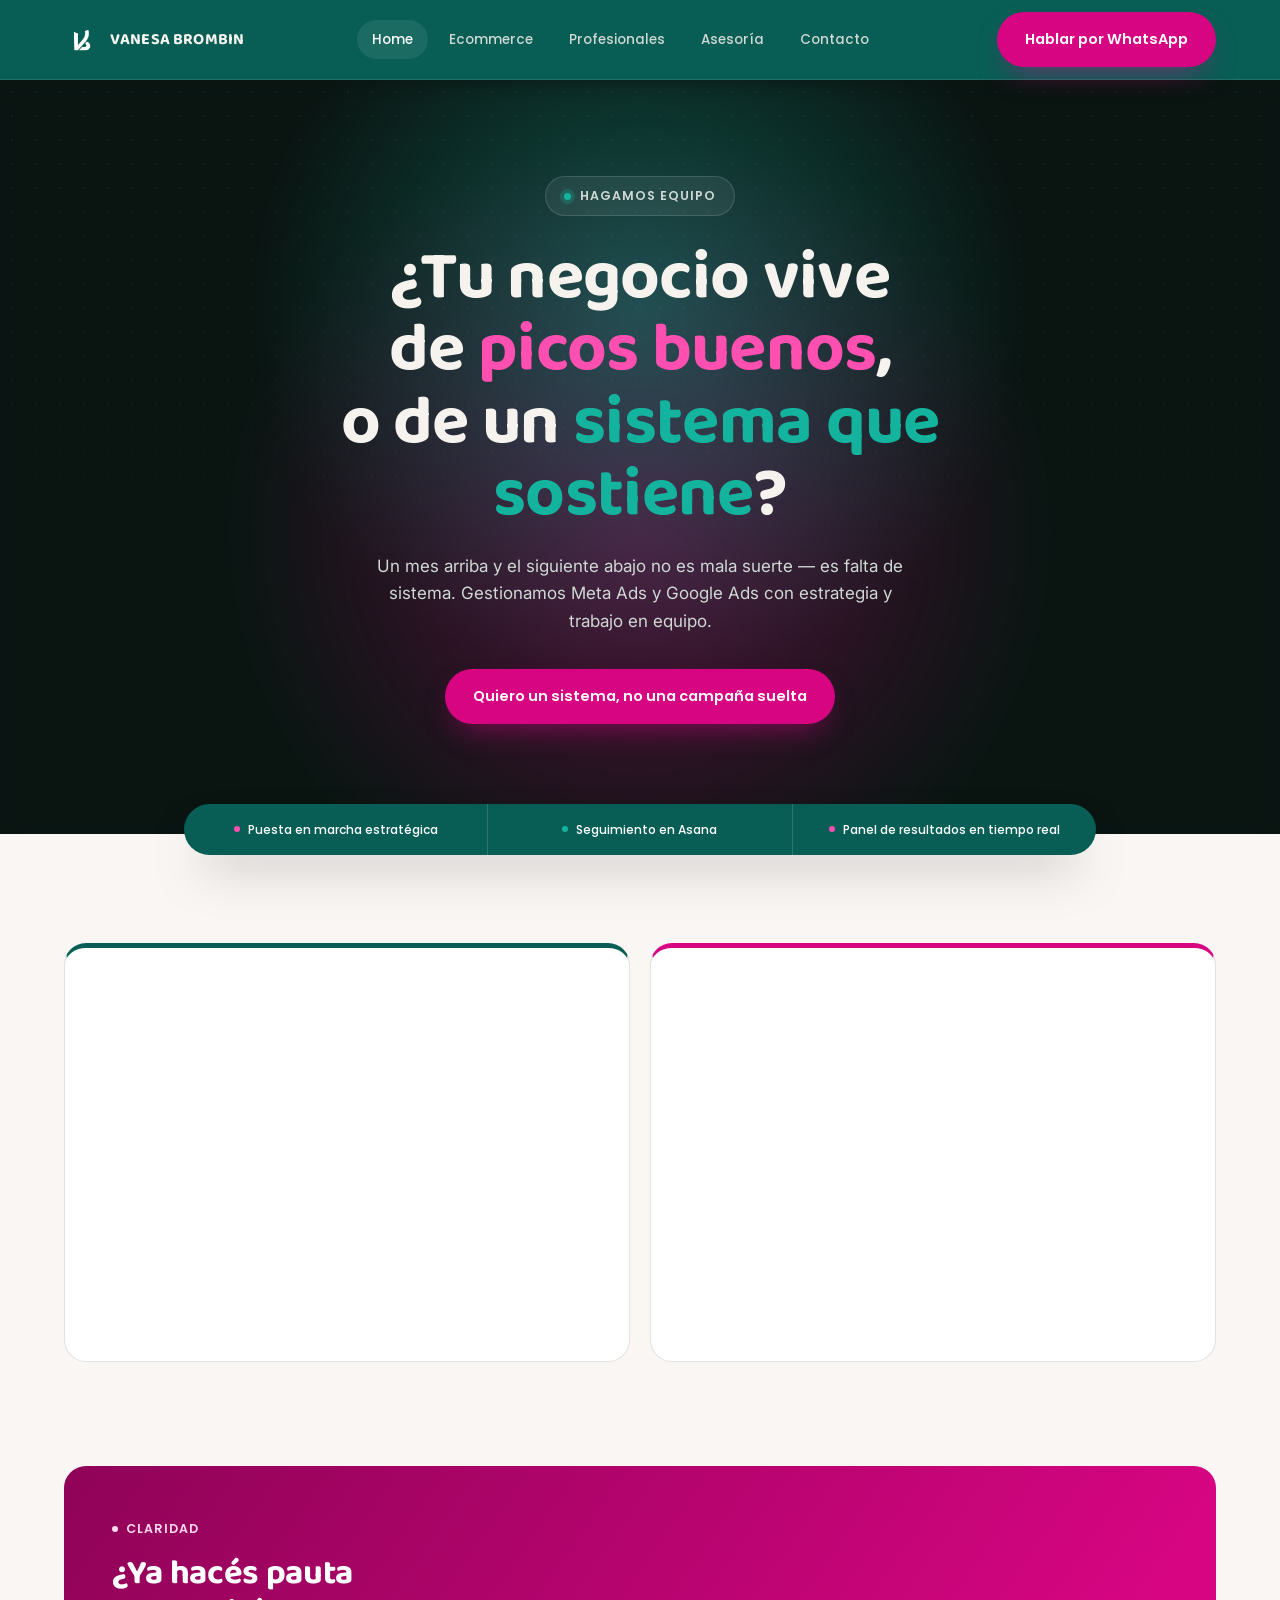
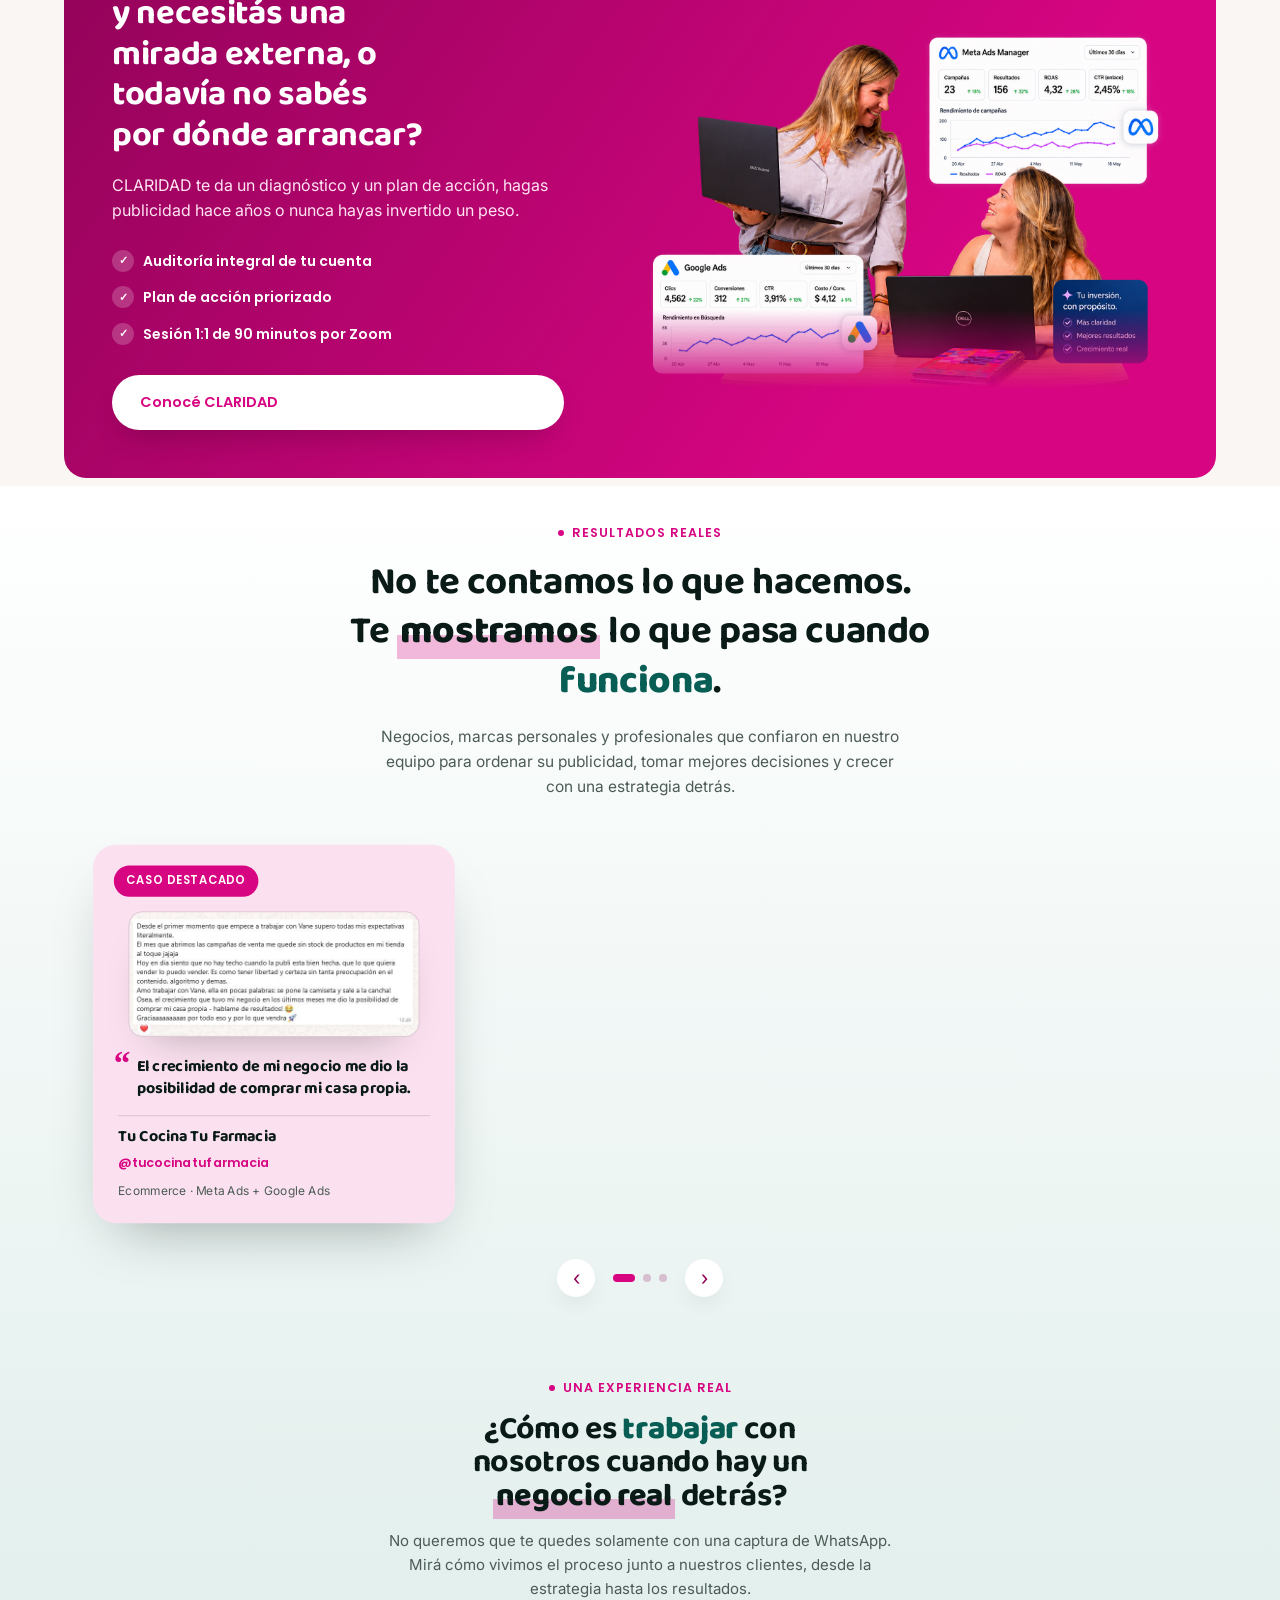
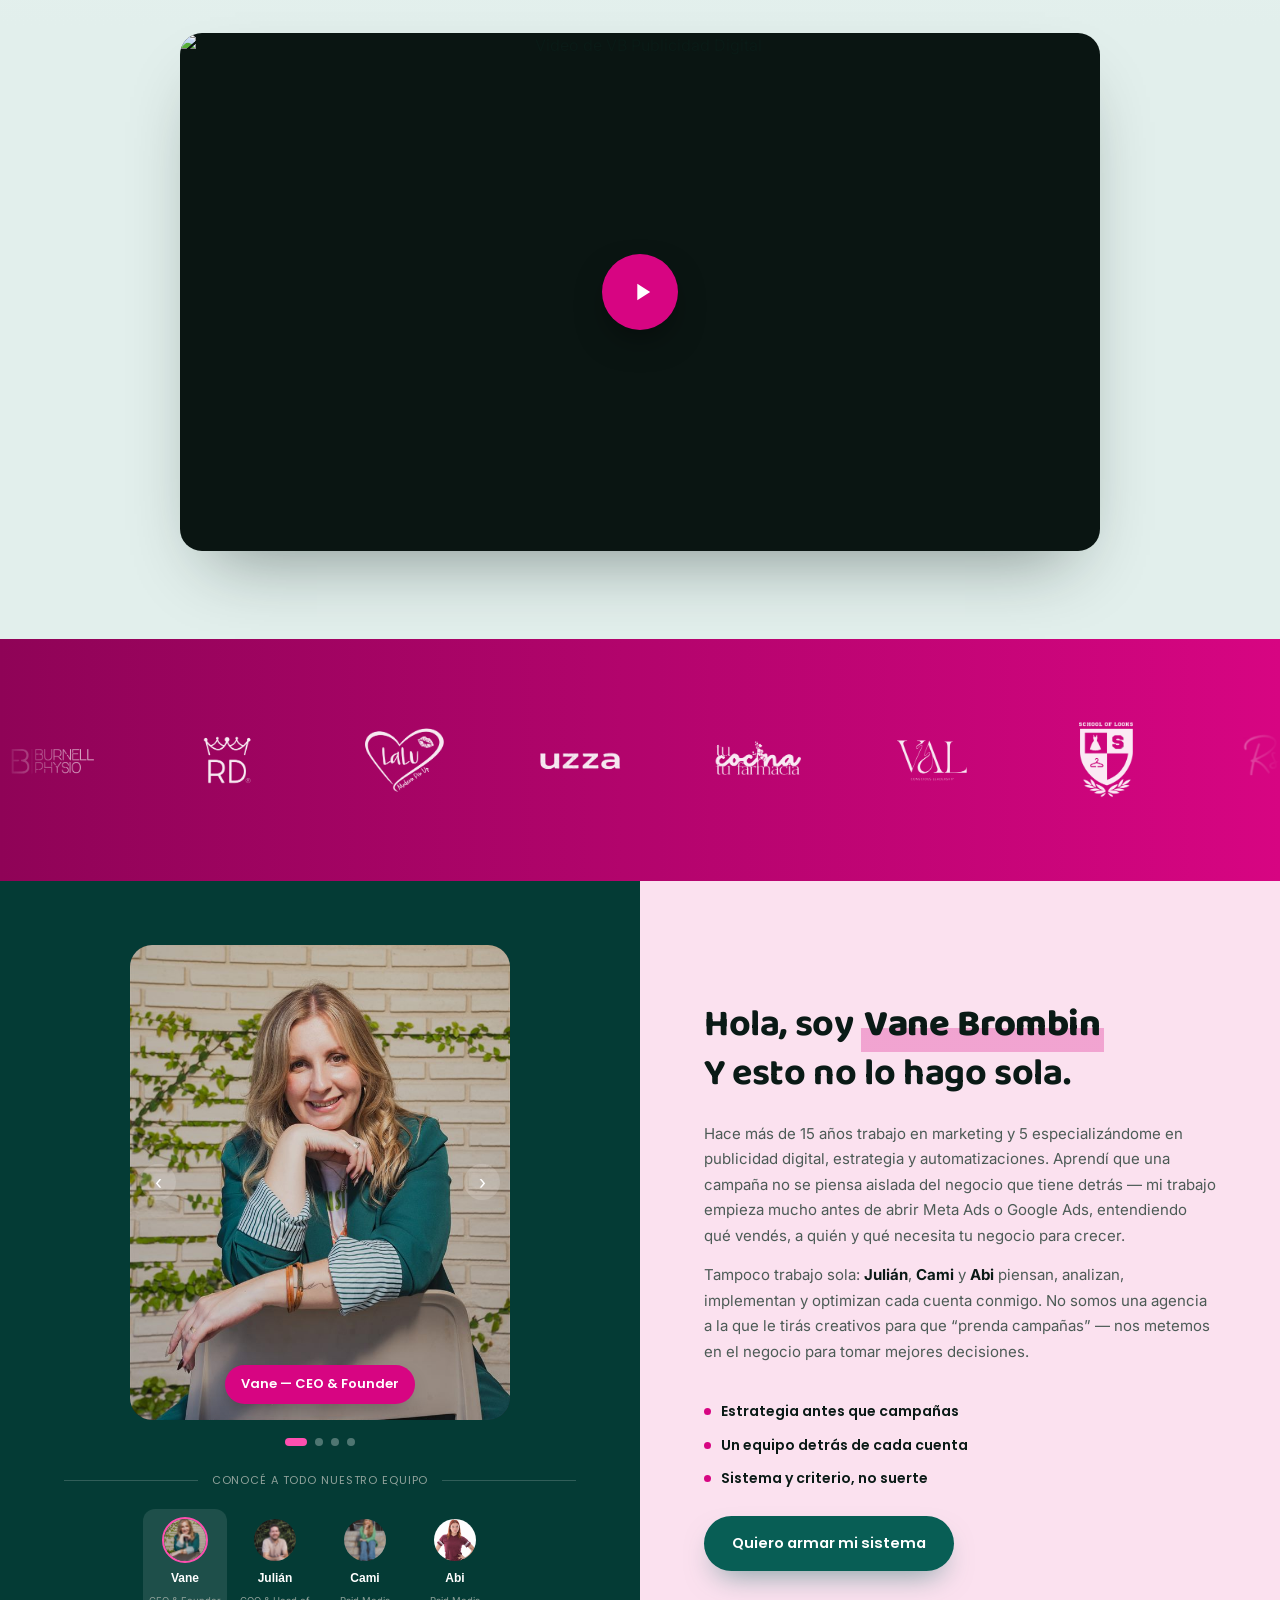
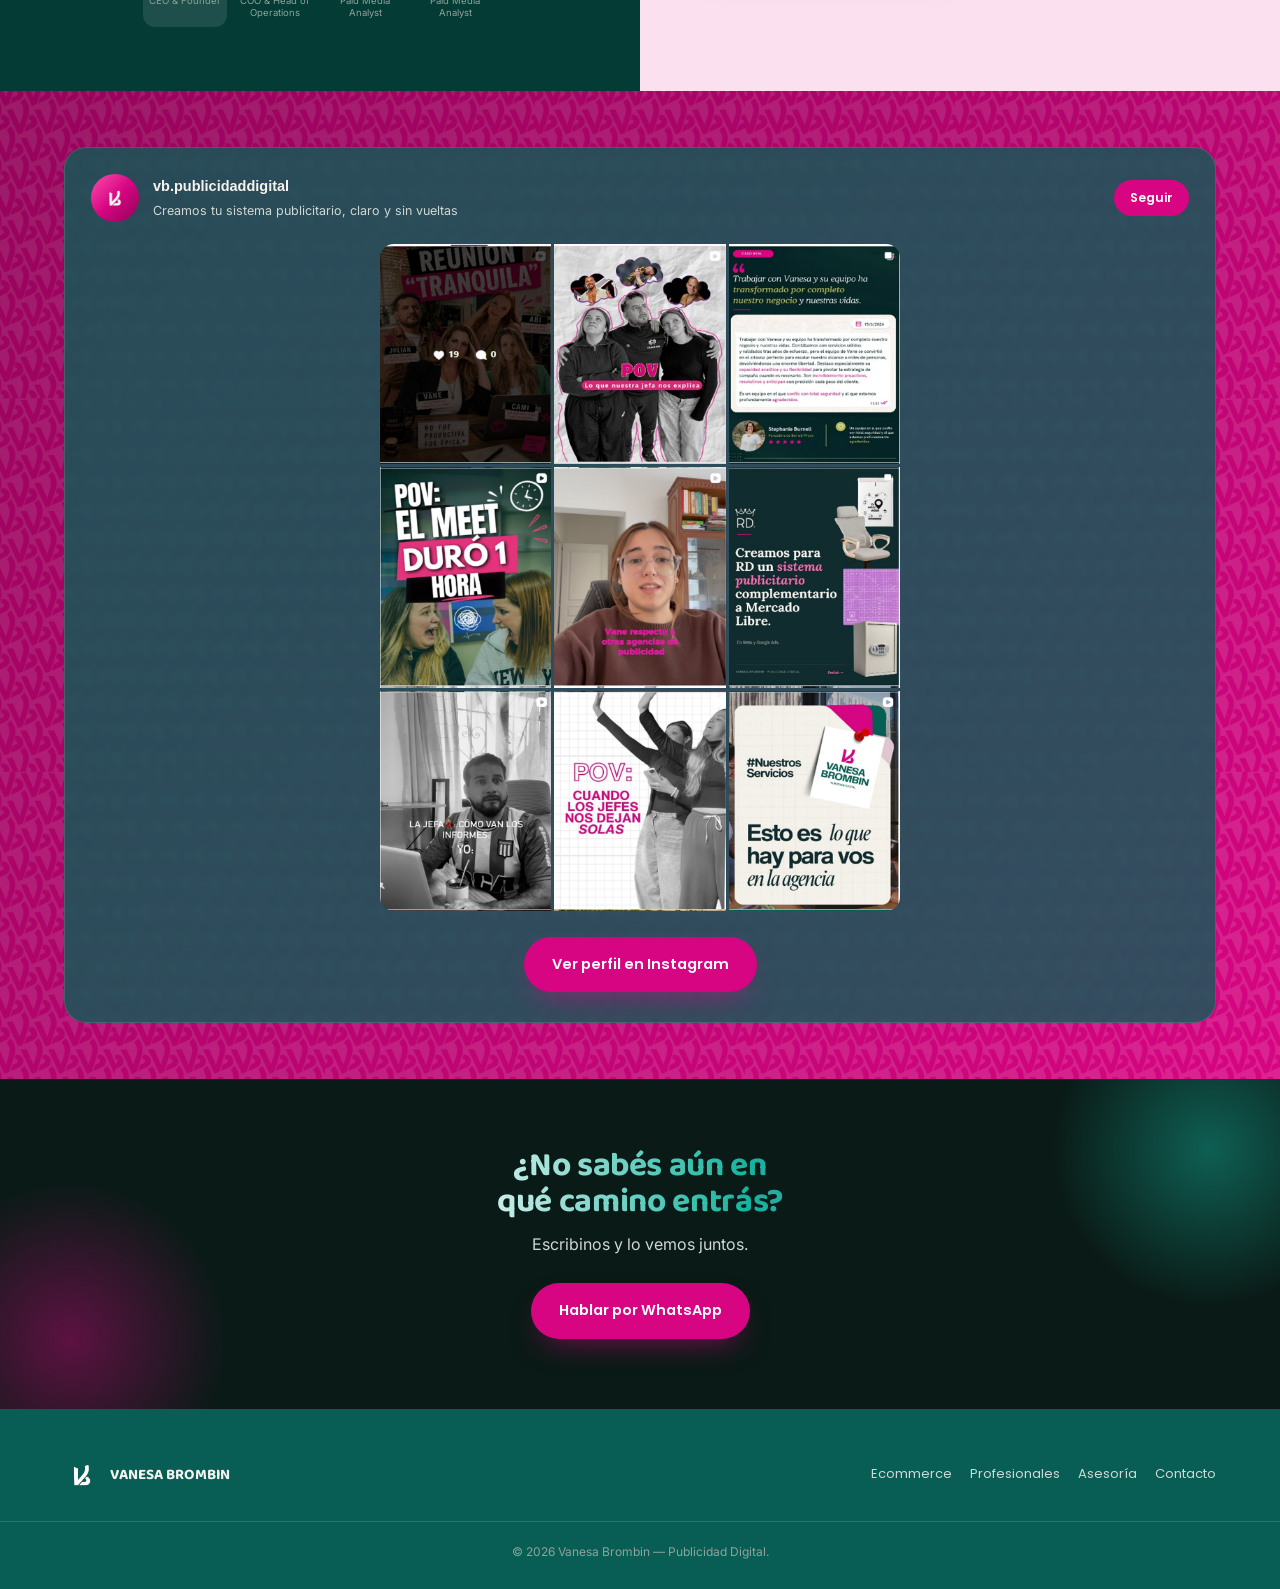
==== commit 89b02392: "Rediseño completo de Ecommerce, Profesionales, Asesoría y Contacto + formulario de contacto funciona" ====
--- a/index.html
+++ b/index.html
@@ -8,7 +8,7 @@
 <link rel="preconnect" href="https://fonts.googleapis.com">
 <link rel="preconnect" href="https://fonts.gstatic.com" crossorigin>
 <link href="https://fonts.googleapis.com/css2?family=Baloo+2:wght@600;700;800&family=Poppins:wght@500;600;700&family=Inter:wght@400;500;600&display=swap" rel="stylesheet">
-<link rel="stylesheet" href="styles.css?v=20260813m">
+<link rel="stylesheet" href="styles.css?v=20260817a">
 </head>
 <body>
 <a class="skip-link" href="#main">Saltar al contenido</a>
@@ -19,7 +19,7 @@
     <div class="navlinks">
       <a href="index.html" aria-current="page">Home</a>
       <a href="ecommerce.html">Ecommerce</a>
-      <a href="infoproductos.html">Infoproductos</a>
+      <a href="infoproductos.html">Profesionales</a>
       <a href="claridad.html">Asesoría</a>
       <a href="contacto.html">Contacto</a>
     </div>
@@ -30,7 +30,7 @@
 <div class="mobilemenu">
   <a href="index.html">Home</a>
   <a href="ecommerce.html">Ecommerce</a>
-  <a href="infoproductos.html">Infoproductos</a>
+  <a href="infoproductos.html">Profesionales</a>
   <a href="claridad.html">Asesoría</a>
   <a href="contacto.html">Contacto</a>
 </div>
@@ -314,7 +314,7 @@
     <a class="brand" href="index.html"><img src="assets/img/logo-blanco.png" alt="Vanesa Brombin — Publicidad Digital">VANESA BROMBIN</a>
     <div class="footlinks">
       <a href="ecommerce.html">Ecommerce</a>
-      <a href="infoproductos.html">Infoproductos</a>
+      <a href="infoproductos.html">Profesionales</a>
       <a href="claridad.html">Asesoría</a>
       <a href="contacto.html">Contacto</a>
     </div>
@@ -324,6 +324,6 @@
 
 <script defer src="lib/gsap.min.js"></script>
 <script defer src="lib/ScrollTrigger.min.js"></script>
-<script defer src="main.js?v=20260813m"></script>
+<script defer src="main.js?v=20260817a"></script>
 </body>
 </html>
--- a/styles.css
+++ b/styles.css
@@ -217,6 +217,183 @@
 }
 .hero-actions{display:flex; gap:14px; justify-content:center; flex-wrap:wrap;}
 
+/* =============================================================
+   6b. Split hero (light, two-column) — per-service hero, e.g. Ecommerce
+   ============================================================= */
+.hero-split{
+  position:relative; overflow:clip;
+  background:var(--paper);
+  padding:64px 0 48px;
+}
+.hero-split::before{
+  content:""; position:absolute; inset:0; z-index:0; pointer-events:none;
+  background-image:url('assets/img/pattern-isologo-fucsia.png');
+  background-size:170px auto; background-repeat:repeat; opacity:.05;
+}
+.hero-split.dark::before{display:none;}
+.hero-split .container{position:relative; z-index:2;}
+
+/* single-color mouse-reactive glow, per service */
+.hero-split .hero-gradient{filter:blur(14px);}
+.hero-gradient.solo-magenta{
+  background:
+    radial-gradient(760px circle at var(--mx) var(--my), rgba(215,5,130,.42), transparent 62%),
+    radial-gradient(600px circle at calc(100% - var(--mx)) calc(var(--my) + 25%), rgba(143,3,87,.4), transparent 60%),
+    var(--bg);
+}
+.hero-gradient.solo-green{
+  background:
+    radial-gradient(760px circle at var(--mx) var(--my), rgba(20,179,158,.42), transparent 62%),
+    radial-gradient(600px circle at calc(100% - var(--mx)) calc(var(--my) + 25%), rgba(8,94,85,.5), transparent 60%),
+    var(--bg);
+}
+.hero-split-grid{display:grid; grid-template-columns:1fr; gap:52px; align-items:start;}
+@media (min-width:960px){
+  .hero-split-grid{grid-template-columns:1fr 1.15fr; gap:20px;}
+}
+.hero-split-copy .hero-kicker{
+  background:var(--surface-magenta); border-color:rgba(215,5,130,.25); color:var(--magenta);
+}
+.hero-split-copy .hero-kicker .dot{background:var(--magenta); box-shadow:0 0 0 4px rgba(215,5,130,.18);}
+.hero-split-copy h1{
+  font-size:clamp(1.9rem, 3.6vw, 2.9rem); color:var(--ink); text-align:left; margin-inline:0;
+  max-width:15ch;
+}
+.hero-split-copy h1 .hl-magenta{color:var(--magenta); font-style:italic;}
+.hero-split-copy h1 .hl-green{color:var(--green-bright); font-style:italic;}
+.hero-split-copy p.lede{
+  text-align:left; margin:20px 0 30px; margin-inline:0; max-width:480px; color:var(--ink-soft); font-size:16px;
+}
+.hero-split-copy p.lede b{color:var(--ink); font-weight:600;}
+.hero-split-copy .hero-actions{justify-content:flex-start;}
+.hero-trustline{
+  display:flex; flex-wrap:wrap; gap:22px; margin-top:34px; padding-top:26px; border-top:1px solid var(--line);
+  list-style:none;
+}
+.hero-trustline li{
+  display:flex; align-items:center; gap:9px;
+  font-family:var(--font-label); font-size:12.5px; font-weight:500; color:var(--ink-soft);
+}
+.hero-trustline svg{width:19px; height:19px; color:var(--green-bright); flex-shrink:0;}
+.hero-split.dark .hero-trustline{border-top-color:var(--line-dark);}
+.hero-split.dark .hero-trustline li{color:var(--cream-2);}
+
+/* --- illustration side --- */
+.hero-split-illo{position:relative;}
+.illo-photo-card{
+  position:relative; z-index:1; max-width:360px; margin-inline:auto;
+  border-radius:var(--radius); overflow:hidden;
+  box-shadow:0 30px 60px -24px rgba(10,26,22,.35);
+  animation:photofloat 5s ease-in-out infinite;
+}
+.illo-photo-card img{width:100%; height:auto; display:block;}
+@keyframes photofloat{
+  0%, 100%{transform:translateY(0);}
+  50%{transform:translateY(-14px);}
+}
+@media (prefers-reduced-motion: reduce){
+  .illo-photo-card{animation:none;}
+}
+.illo-card{
+  position:relative; z-index:2;
+  background:#fff; border-radius:14px; padding:14px 16px;
+  box-shadow:0 18px 40px -20px rgba(10,26,22,.28); border:1px solid var(--line);
+}
+.illo-dashboard{margin-top:-18px;}
+.illo-dashboard-title{font-family:var(--font-label); font-size:11px; font-weight:600; color:var(--ink-soft); text-transform:uppercase; letter-spacing:.04em;}
+.illo-dashboard-stats{display:flex; gap:16px; margin-top:8px;}
+.illo-dashboard-stats div{display:flex; flex-direction:column; gap:2px;}
+.illo-dashboard-stats b{font-family:var(--font-display); font-size:15px; color:var(--ink); line-height:1.1;}
+.illo-dashboard-stats span{font-size:10.5px; color:var(--ink-soft);}
+.illo-dashboard-stats em{font-style:normal; font-size:10.5px; font-weight:600; color:var(--green-bright);}
+.illo-spark{display:block; width:100%; height:30px; margin-top:10px;}
+.illo-roas{text-align:center; width:fit-content; margin-inline:auto;}
+.illo-roas span{display:block; font-family:var(--font-label); font-size:10.5px; font-weight:600; color:var(--ink-soft); text-transform:uppercase; letter-spacing:.04em;}
+.illo-roas b{display:block; font-family:var(--font-display); font-size:26px; color:var(--magenta); margin:2px 0;}
+.illo-roas em{font-style:normal; font-size:11px; color:var(--ink-soft);}
+.illo-platforms{display:flex; flex-direction:column; gap:8px; width:fit-content; margin-inline:auto;}
+.illo-platforms .mini-badge{
+  display:flex; align-items:center; gap:8px;
+  font-family:var(--font-label); font-size:12px; font-weight:600; color:var(--ink);
+}
+.illo-platforms .mini-badge::before{content:""; width:8px; height:8px; border-radius:50%; background:var(--magenta);}
+.illo-platforms .mini-badge:last-child::before{background:var(--green-bright);}
+.illo-quote{max-width:230px;}
+.illo-quote-mark{font-family:var(--font-display); font-size:26px; color:var(--magenta); line-height:.5; display:block; margin-bottom:4px;}
+.illo-quote p{font-size:13px; color:var(--ink); line-height:1.4;}
+.illo-quote footer{margin-top:8px; font-size:11.5px; color:var(--ink-soft); font-weight:600;}
+.illo-seal{
+  position:relative; z-index:2;
+  background:var(--ink); color:#fff; border-radius:14px; padding:14px 18px;
+  box-shadow:0 18px 40px -20px rgba(10,26,22,.4);
+  font-family:var(--font-label); font-size:12px; font-weight:600; line-height:1.7;
+  display:flex; align-items:center; gap:10px; width:fit-content;
+}
+.illo-seal svg{width:20px; height:20px; color:var(--green-bright); flex-shrink:0;}
+.illo-seal span{display:block;}
+.illo-seal .hl{color:var(--green-bright);}
+
+/* mobile: simple stacked flow */
+.hero-split-illo .illo-card, .hero-split-illo .illo-seal{margin-top:14px;}
+
+@media (min-width:960px){
+  .hero-split-illo{min-height:660px; display:flex; align-items:center; justify-content:center;}
+  .illo-photo-card{position:relative; max-width:300px; margin:0;}
+  .hero-split-illo .illo-card, .hero-split-illo .illo-seal{position:absolute; margin-top:0;}
+  .illo-dashboard{top:0; right:0; width:260px;}
+  .illo-roas{top:186px; right:-24px;}
+  .illo-platforms{top:322px; right:-6px;}
+  .illo-quote{top:420px; right:30px;}
+  .illo-seal{top:552px; right:70px;}
+}
+
+/* --- Dark split hero variant (Profesionales) --- */
+.hero-split.dark{
+  background:var(--bg); color:var(--cream);
+}
+.hero-split.dark::before{opacity:.06;}
+.hero-split.dark .hero-split-copy .hero-kicker{
+  background:rgba(255,255,255,.07); border-color:var(--line-dark); color:var(--cream-2);
+}
+.hero-split.dark .hero-split-copy .hero-kicker .dot{background:var(--green-bright); box-shadow:0 0 0 4px rgba(20,179,158,.22);}
+.hero-split.dark .hero-split-copy h1{color:#fff;}
+.hero-split.dark .hero-split-copy h1 .hl-green{color:var(--green-bright); font-style:normal;}
+.hero-split.dark .hero-split-copy h1 .hl-magenta{color:var(--magenta-bright); font-style:normal;}
+.hero-split.dark .hero-split-copy p.lede{color:var(--cream-2);}
+.hero-split.dark .hero-split-copy p.lede b{color:#fff;}
+
+.hero-platforms{display:flex; flex-wrap:wrap; gap:10px; margin-top:26px;}
+.hero-platforms .mini-badge{
+  display:flex; align-items:center; gap:8px;
+  font-family:var(--font-label); font-weight:600; font-size:12.5px; color:var(--cream);
+  background:var(--bg-card); border:1px solid var(--line-dark); padding:9px 15px; border-radius:999px;
+}
+.hero-platforms .mini-badge svg{width:15px; height:15px; color:var(--green-bright); flex-shrink:0;}
+.hero-platforms .mini-badge:nth-child(3) svg{color:var(--magenta-bright);}
+
+.hero-split.dark .btn.ghost{color:var(--cream); border-color:var(--line-dark);}
+.hero-split.dark .btn.ghost:hover{background:#fff; color:var(--ink);}
+
+.hero-trustchip{
+  display:flex; align-items:center; gap:12px; margin-top:30px; padding:14px 18px;
+  background:var(--bg-card); border:1px solid var(--line-dark); border-radius:14px; max-width:460px;
+}
+.hero-trustchip svg{width:20px; height:20px; color:var(--green-bright); flex-shrink:0;}
+.hero-trustchip p{font-size:12.5px; color:var(--cream-2); line-height:1.5; margin:0;}
+.hero-trustchip p b{color:#fff;}
+
+.hero-photo-glow{
+  position:relative; max-width:520px; margin-inline:auto; border-radius:var(--radius); overflow:hidden;
+  border:1px solid rgba(20,179,158,.4);
+  box-shadow:0 0 0 1px rgba(20,179,158,.15), 0 40px 80px -30px rgba(0,0,0,.6), 0 0 60px -10px rgba(20,179,158,.25);
+}
+.hero-photo-glow img{width:100%; display:block;}
+.hero-dot{position:absolute; width:9px; height:9px; border-radius:50%; background:var(--magenta-bright); box-shadow:0 0 14px 2px rgba(255,79,176,.5);}
+.hero-dot.green{background:var(--green-bright); box-shadow:0 0 14px 2px rgba(20,179,158,.5);}
+@media (min-width:960px){
+  .hero-split.dark .hero-split-illo{min-height:0;}
+}
+
 .trust{
   position:relative; z-index:2;
   max-width:960px; margin:-30px auto 0; padding:0 24px;
@@ -239,6 +416,14 @@
   .trust-row span{border-right:none; border-bottom:1px solid rgba(255,255,255,.15); white-space:normal;}
   .trust-row span:last-child{border-bottom:none;}
 }
+.trust-row.one{
+  background:var(--magenta); padding:16px 30px; border-radius:20px;
+}
+.trust-row.one span{
+  flex:none; white-space:normal; font-size:14px; font-weight:500; font-style:italic;
+  padding:0; border-right:none;
+}
+.trust-row.one span::before{display:none;}
 
 /* =============================================================
    7. Fork cards
@@ -273,25 +458,124 @@
   .cardgrid3{grid-template-columns:repeat(3,1fr);}
 }
 .svc{
-  border:1.5px solid var(--line); border-radius:var(--radius); padding:30px; background:#fff;
+  position:relative; overflow:visible;
+  border:1.5px solid var(--line); border-radius:var(--radius); padding:32px 28px; background:#fff;
   transition:transform .3s var(--ease-out), box-shadow .3s var(--ease-out);
   transform-style:preserve-3d;
 }
 .svc:hover{transform:translateY(-5px); box-shadow:0 26px 46px -26px rgba(10,26,22,.3);}
-.svc.green{border-color:var(--green); background:var(--surface-green);}
-.svc.hi{border-color:var(--magenta); background:var(--surface-magenta);}
-.svc .tag{
-  font-family:var(--font-label); font-size:11px; font-weight:600; letter-spacing:.05em; text-transform:uppercase;
-  color:var(--green); background:#fff; padding:6px 13px; border-radius:999px; display:inline-block; margin-bottom:14px;
-}
-.svc.hi .tag{color:var(--magenta);}
-.svc h4{font-size:19px; margin-bottom:12px;}
-.svc p.desc{font-size:13.8px; color:var(--ink-soft); margin-bottom:16px;}
-.svc ul{font-size:13.8px; color:var(--ink);}
-.svc ul li{margin-bottom:8px; padding-left:20px; position:relative;}
-.svc ul li::before{content:"→"; position:absolute; left:0; color:var(--green);}
-.svc.hi ul li::before{color:var(--magenta);}
-.svc .note{margin-top:16px; font-size:12.5px; color:var(--ink-soft); font-style:italic;}
+.svc.green{border-color:var(--line);}
+.svc.hi{border-color:var(--magenta); border-width:2px; background:var(--surface-magenta);}
+
+.svc-badge{
+  position:absolute; top:-15px; left:50%; transform:translateX(-50%);
+  display:inline-flex; align-items:center; gap:6px; white-space:nowrap;
+  background:var(--magenta); color:#fff; font-family:var(--font-label); font-weight:600; font-size:11px;
+  letter-spacing:.03em; text-transform:uppercase; padding:7px 16px; border-radius:999px;
+  box-shadow:0 10px 20px -8px rgba(215,5,130,.5);
+}
+.svc-badge svg{width:13px; height:13px;}
+
+.svc-icon{
+  display:flex; align-items:center; justify-content:center; width:46px; height:46px; border-radius:50%;
+  background:var(--surface-green); color:var(--green-bright); margin-bottom:14px;
+}
+.svc.hi .svc-icon{background:#fff; color:var(--magenta);}
+.svc-icon svg{width:22px; height:22px;}
+
+.svc-kicker{
+  display:block; font-family:var(--font-label); font-size:11px; font-weight:600; letter-spacing:.06em;
+  text-transform:uppercase; color:var(--ink-soft); margin-bottom:10px;
+}
+.svc-platform{
+  display:inline-flex; align-items:center; gap:7px; font-family:var(--font-label); font-size:12px; font-weight:600;
+  color:var(--ink); background:var(--paper-2); padding:6px 13px; border-radius:999px; margin-bottom:16px;
+}
+.svc-platform .dot{width:7px; height:7px; border-radius:50%; background:var(--magenta); flex-shrink:0;}
+.svc-platform .dot.g{background:var(--green-bright);}
+
+.svc h4{font-size:20px; margin-bottom:10px;}
+.svc.hi h4{color:var(--magenta);}
+.svc-subhead{font-family:var(--font-label); font-weight:600; font-size:14.5px; color:var(--ink); margin-bottom:10px; line-height:1.4;}
+.svc.hi .svc-subhead{color:var(--magenta);}
+.svc p.desc{font-size:13.8px; color:var(--ink-soft); margin-bottom:20px;}
+
+.svc-ideal{
+  display:flex; gap:11px; padding-top:18px; margin-bottom:18px; border-top:1px solid var(--line);
+  font-size:13px; color:var(--ink-soft); line-height:1.5;
+}
+.svc-ideal svg{width:18px; height:18px; color:var(--green-bright); flex-shrink:0; margin-top:1px;}
+.svc.hi .svc-ideal{border-top-color:rgba(215,5,130,.2);}
+.svc.hi .svc-ideal svg{color:var(--magenta);}
+.svc-ideal b{color:var(--ink); font-weight:600;}
+
+.svc ul{font-size:13.5px; color:var(--ink); list-style:none; padding-top:18px; border-top:1px solid var(--line); margin-bottom:20px;}
+.svc.hi ul{border-top-color:rgba(215,5,130,.2);}
+.svc ul li{display:flex; align-items:flex-start; gap:9px; margin-bottom:9px;}
+.svc ul li::before{
+  content:"✓"; flex-shrink:0; width:18px; height:18px; border-radius:50%; margin-top:1px;
+  display:flex; align-items:center; justify-content:center; font-size:10px; font-weight:700;
+  background:var(--surface-green); color:var(--green);
+}
+.svc.hi ul li::before{background:#fff; color:var(--magenta);}
+
+.svc-result{
+  display:flex; gap:11px; background:var(--surface-green); border-radius:14px; padding:16px 18px; margin-bottom:20px;
+}
+.svc.hi .svc-result{background:#fff;}
+.svc-result svg{width:18px; height:18px; color:var(--green-bright); flex-shrink:0; margin-top:1px;}
+.svc.hi .svc-result svg{color:var(--magenta);}
+.svc-result b{display:block; font-size:12.5px; color:var(--ink); margin-bottom:3px;}
+.svc-result span{font-size:12.5px; color:var(--ink-soft); line-height:1.4;}
+
+.svc-cta{
+  display:inline-flex; align-items:center; gap:7px;
+  font-family:var(--font-label); font-weight:600; font-size:13.5px; color:var(--green);
+}
+.svc.hi .svc-cta{color:var(--magenta);}
+.svc-cta svg{width:15px; height:15px; transition:transform .2s var(--ease-out);}
+.svc-cta:hover svg{transform:translateX(3px);}
+
+.svc-head{display:flex; align-items:center; gap:14px; margin-bottom:16px;}
+.svc-head .svc-icon{margin-bottom:0; flex-shrink:0;}
+.svc-head h4{margin-bottom:0;}
+
+.svc-mock{background:var(--paper-2); border:1px solid var(--line); border-radius:14px; padding:14px; margin:4px 0 20px;}
+.svc.hi .svc-mock{background:#fff;}
+
+.mock-kanban{display:flex; gap:8px;}
+.mock-col{flex:1; min-width:0;}
+.mock-col-title{display:block; font-size:9px; font-weight:600; color:var(--ink-soft); text-transform:uppercase; letter-spacing:.03em; margin-bottom:6px;}
+.mock-card{background:#fff; border:1px solid var(--line); border-radius:7px; padding:6px 7px; margin-bottom:6px;}
+.mock-card i{display:block; height:5px; border-radius:3px; background:var(--line); margin-bottom:4px;}
+.mock-card i.short{width:60%; margin-bottom:0;}
+.mock-card .mock-tag{display:inline-block; font-size:7px; font-weight:600; padding:2px 6px; border-radius:999px; background:var(--surface-green); color:var(--green); margin-top:5px;}
+.mock-card.done .mock-tag{background:var(--surface-magenta); color:var(--magenta);}
+
+.mock-stats{display:flex; gap:8px; margin-bottom:10px;}
+.mock-stats div{flex:1; min-width:0; background:#fff; border:1px solid var(--line); border-radius:8px; padding:8px 9px;}
+.mock-stats b{display:block; font-size:8.5px; color:var(--ink-soft); font-weight:600; text-transform:uppercase; letter-spacing:.02em;}
+.mock-stats span{display:block; font-size:12.5px; font-weight:700; color:var(--ink); font-family:var(--font-display); margin-top:3px; white-space:nowrap;}
+.mock-spark{display:block; width:100%; height:34px;}
+
+.mock-creatives{display:flex; gap:8px;}
+.mock-creative{flex:1; min-width:0; background:#fff; border:1px solid var(--line); border-radius:10px; padding:12px 6px; text-align:center;}
+.mock-creative svg{width:20px; height:20px; color:var(--magenta); margin-bottom:7px;}
+.mock-creative span{display:block; font-size:9.5px; color:var(--ink-soft); font-weight:500; line-height:1.3;}
+
+.toolsclose{position:relative; display:flex; align-items:center; justify-content:center; gap:14px; margin-top:44px; text-align:center;}
+.toolsclose::before, .toolsclose::after{content:""; flex:1; height:1px; background:var(--line);}
+.toolsclose-icon{
+  display:flex; align-items:center; justify-content:center; flex-shrink:0; width:40px; height:40px; border-radius:50%;
+  background:var(--surface-magenta); color:var(--magenta);
+}
+.toolsclose-icon svg{width:18px; height:18px;}
+.toolsclose p{font-family:var(--font-label); font-weight:600; font-size:14.5px; color:var(--ink); white-space:nowrap;}
+@media (max-width:640px){
+  .toolsclose{flex-direction:column; gap:12px;}
+  .toolsclose::before, .toolsclose::after{display:none;}
+  .toolsclose p{white-space:normal;}
+}
 
 /* =============================================================
    9. How we work
@@ -306,6 +590,49 @@
 }
 .hw h4{font-size:16.5px; margin-bottom:8px; color:var(--cream);}
 .hw p{font-size:13.8px; color:var(--cream-2);}
+
+.section-head.center{max-width:640px; margin-inline:auto; text-align:center;}
+.section-head.center p{margin-inline:auto;}
+.on-dark .section-head h2 em{font-style:italic; color:var(--magenta-bright);}
+
+.processgrid{display:grid; grid-template-columns:1fr; gap:18px; margin-top:40px;}
+@media (min-width:720px){.processgrid{grid-template-columns:repeat(3,1fr);}}
+.pstep{background:var(--bg-card); border:1px solid var(--line-dark); border-radius:var(--radius); padding:26px;}
+.pstep-head{display:flex; align-items:center; gap:12px; margin-bottom:18px;}
+.pstep-num{
+  display:flex; align-items:center; justify-content:center; flex-shrink:0; width:34px; height:34px; border-radius:50%;
+  background:var(--green-bright); color:var(--bg); font-family:var(--font-display); font-weight:700; font-size:13px;
+}
+.pstep-head svg{width:20px; height:20px; color:var(--magenta-bright); flex-shrink:0;}
+.pstep h4{font-size:16.5px; color:var(--cream); margin-bottom:12px; padding-bottom:14px; border-bottom:1px solid var(--line-dark);}
+.pstep p{font-size:13.5px; color:var(--cream-2); line-height:1.55;}
+
+.pcallout{
+  display:flex; flex-wrap:wrap; align-items:center; gap:22px;
+  margin-top:20px; padding:28px 30px; border:1px solid var(--line-dark); border-radius:var(--radius);
+  background:var(--bg-card);
+}
+.pcallout-icon{
+  display:flex; align-items:center; justify-content:center; flex-shrink:0; width:52px; height:52px; border-radius:50%;
+  background:var(--bg); color:var(--magenta-bright);
+}
+.pcallout-icon svg{width:26px; height:26px;}
+.pcallout-main{font-family:var(--font-display); font-weight:700; font-size:19px; color:var(--cream); line-height:1.35; flex:1 1 260px;}
+.pcallout-main em{display:block; font-style:italic; color:var(--magenta-bright); margin-top:2px;}
+.pcallout-note{font-size:13px; color:var(--cream-2); line-height:1.5; flex:1 1 260px; padding-left:22px; border-left:1px solid var(--line-dark);}
+@media (max-width:640px){.pcallout-note{padding-left:0; border-left:none;}}
+
+.section.on-magenta-grad{
+  position:relative; overflow:clip;
+  background:linear-gradient(150deg, var(--magenta-deep), var(--magenta) 55%, var(--magenta-bright));
+  color:#fff;
+}
+.on-magenta-grad .eyebrow{color:#fff;}
+.on-magenta-grad .section-head h2{color:#fff;}
+.on-magenta-grad .section-head p{color:rgba(255,255,255,.85);}
+.on-magenta-grad h2 .hl{
+  color:var(--ink); background-image:linear-gradient(rgba(255,255,255,.92), rgba(255,255,255,.92));
+}
 
 /* =============================================================
    10. Case studies / testimonials
@@ -330,6 +657,86 @@
 }
 .proof img{width:100%;}
 
+/* --- Case modules (featured case layout) --- */
+.casemod{
+  display:grid; grid-template-columns:1fr; gap:28px;
+  border:1.5px solid var(--line); border-radius:var(--radius); padding:32px; margin-bottom:24px; background:#fff;
+}
+@media (min-width:900px){
+  .casemod{grid-template-columns:1.15fr .85fr; align-items:center; padding:36px;}
+  .casemod.reverse .casemod-media{order:-1;}
+}
+.casemod-text h3{font-size:21px; margin-bottom:20px; color:var(--ink);}
+.caseinfo{display:grid; grid-template-columns:1fr; gap:12px; margin-bottom:22px;}
+@media (min-width:600px){.caseinfo{grid-template-columns:repeat(3,1fr);}}
+.caseinfo-item{background:var(--surface-magenta); border-radius:14px; padding:16px;}
+.caseinfo-item svg{width:18px; height:18px; color:var(--magenta); margin-bottom:9px;}
+.caseinfo-item b{display:block; font-family:var(--font-label); font-size:12px; font-weight:600; color:var(--ink); margin-bottom:6px;}
+.caseinfo-item p{font-size:12px; color:var(--ink-soft); line-height:1.5; margin:0;}
+.casemod .statrow{margin:0 0 18px;}
+.casemod-quote{font-size:14px; color:var(--ink-soft); font-style:italic; margin-bottom:16px;}
+
+.casemod-media{display:flex; flex-direction:column; gap:22px;}
+.mock-label{
+  display:flex; align-items:center; gap:8px; font-family:var(--font-label); font-weight:600; font-size:12.5px; color:var(--ink-soft); margin-bottom:10px;
+}
+.mock-label svg{width:16px; height:16px; color:var(--magenta); flex-shrink:0;}
+.mock-label.wa svg{color:#25D366;}
+
+.mock-whatsapp img{
+  width:100%; display:block; border-radius:16px; border:1px solid var(--line);
+  box-shadow:0 20px 40px -24px rgba(10,26,22,.35);
+}
+
+.sitemock{border-radius:14px; overflow:hidden; border:1px solid var(--line); box-shadow:0 20px 40px -24px rgba(10,26,22,.3); background:#fff;}
+.sitemock-bar{display:flex; align-items:center; gap:6px; padding:9px 12px; background:var(--paper-2); border-bottom:1px solid var(--line);}
+.sitemock-dot{width:7px; height:7px; border-radius:50%; background:var(--line); flex-shrink:0;}
+.sitemock-url{flex:1; margin-left:6px; font-size:10px; color:var(--ink-soft); background:#fff; border-radius:999px; padding:3px 10px; border:1px solid var(--line); font-family:var(--font-label); white-space:nowrap; overflow:hidden; text-overflow:ellipsis;}
+.sitemock img{width:100%; display:block;}
+
+/* --- Redesigned FAQ --- */
+.faqgrid{display:grid; grid-template-columns:1fr; gap:40px;}
+@media (min-width:900px){.faqgrid{grid-template-columns:.85fr 1.15fr; gap:48px; align-items:start;}}
+.faq-intro h2{margin-top:12px;}
+.faq-intro h2 em{font-style:italic; color:var(--magenta);}
+.faq-intro p{margin-top:16px; color:var(--ink-soft); font-size:15px; padding-top:20px; border-top:1px solid var(--line); max-width:400px;}
+.faq-intro .hero-actions{margin-top:26px; justify-content:flex-start;}
+
+.faqlist{display:flex; flex-direction:column; gap:12px;}
+.faqitem{
+  border:1.5px solid var(--line); border-radius:16px; padding:20px 22px; background:#fff;
+  transition:border-color .2s var(--ease-out), background .2s var(--ease-out);
+}
+.faqitem[open]{border-color:var(--magenta); background:var(--surface-magenta);}
+.faqitem summary{
+  list-style:none; cursor:pointer; display:flex; align-items:center; gap:16px;
+  font-family:var(--font-label); font-weight:600; font-size:15px; color:var(--ink);
+}
+.faqitem summary::-webkit-details-marker{display:none;}
+.faqitem-num{font-family:var(--font-display); font-weight:700; font-size:18px; color:var(--magenta); flex-shrink:0;}
+.faqitem-q{flex:1;}
+.faqitem-toggle{
+  display:flex; align-items:center; justify-content:center; flex-shrink:0; width:28px; height:28px; border-radius:50%;
+  border:1.5px solid var(--line); font-size:16px; color:var(--ink); line-height:1;
+}
+.faqitem[open] .faqitem-toggle{border-color:var(--magenta); color:var(--magenta);}
+.faqitem-toggle .plus{display:inline;}
+.faqitem-toggle .minus{display:none;}
+.faqitem[open] .faqitem-toggle .plus{display:none;}
+.faqitem[open] .faqitem-toggle .minus{display:inline;}
+.faqitem p{margin-top:14px; padding-left:34px; font-size:14px; color:var(--ink-soft); line-height:1.6;}
+
+.on-dark .faq-intro h2{color:#fff;}
+.on-dark .faq-intro h2 em{color:var(--magenta-bright);}
+.on-dark .faq-intro p{color:var(--cream-2); border-top-color:var(--line-dark);}
+.on-dark .faqitem{background:var(--bg-card); border-color:var(--line-dark);}
+.on-dark .faqitem[open]{border-color:var(--magenta-bright); background:rgba(255,79,176,.08);}
+.on-dark .faqitem summary{color:#fff;}
+.on-dark .faqitem-num{color:var(--magenta-bright);}
+.on-dark .faqitem-toggle{border-color:var(--line-dark); color:var(--cream);}
+.on-dark .faqitem[open] .faqitem-toggle{border-color:var(--magenta-bright); color:var(--magenta-bright);}
+.on-dark .faqitem p{color:var(--cream-2);}
+
 .badgerow{display:flex; gap:12px; flex-wrap:wrap;}
 .badge{
   border:1.5px solid var(--line); border-radius:999px; padding:13px 22px;
@@ -705,7 +1112,7 @@
 .proof-video-title{font-size:clamp(1.5rem,2.8vw,2rem); max-width:22ch; margin:14px auto 16px;}
 .proof-video-lede{font-size:15px; color:var(--ink-soft); max-width:520px; margin:0 auto 32px;}
 .video-embed{
-  position:relative; max-width:900px; margin-inline:auto; aspect-ratio:16/9;
+  position:relative; width:100%; max-width:900px; margin-inline:auto; aspect-ratio:16/9;
   border-radius:var(--radius); overflow:hidden; background:var(--bg); box-shadow:0 34px 70px -30px rgba(10,26,22,.45);
 }
 .video-embed-lg{max-width:920px;}
@@ -775,3 +1182,308 @@
 .igmock-tile:hover img{transform:scale(1.08);}
 .igmock-tile:hover .igmock-hover{opacity:1;}
 .igmock > .btn{margin-top:26px;}
+
+/* =============================================================
+   26. Profesionales page — underline highlight, audience card, testimonial pairs
+   ============================================================= */
+.underline-mark{
+  position:relative; display:inline-block; font-style:italic; color:var(--magenta);
+}
+.underline-mark svg{position:absolute; left:0; bottom:-8px; width:100%; height:10px; color:var(--magenta);}
+
+.audience-card{
+  display:grid; grid-template-columns:1fr; gap:24px;
+  background:var(--surface-magenta); border-radius:var(--radius); padding:32px; margin-top:24px;
+}
+@media (min-width:900px){.audience-card{grid-template-columns:.8fr 1.2fr; align-items:center; padding:38px;}}
+.audience-icon{
+  display:flex; align-items:center; justify-content:center; width:52px; height:52px; border-radius:50%;
+  background:#fff; color:var(--magenta); margin-bottom:16px;
+}
+.audience-icon svg{width:24px; height:24px;}
+.audience-card h3{font-size:20px; margin-bottom:10px;}
+.audience-card h3 em{font-style:italic; color:var(--magenta);}
+.audience-card > div:first-child p{font-size:14px; color:var(--ink-soft); line-height:1.6;}
+.audience-grid{display:grid; grid-template-columns:1fr; gap:20px;}
+@media (min-width:600px){.audience-grid{grid-template-columns:repeat(3,1fr);}}
+.audience-item svg{width:20px; height:20px; color:var(--magenta); margin-bottom:8px;}
+.audience-item b{display:block; font-family:var(--font-label); font-size:13.5px; font-weight:600; color:var(--ink); margin-bottom:5px;}
+.audience-item p{font-size:12.5px; color:var(--ink-soft); line-height:1.5; margin:0;}
+
+/* --- testimonial pair cards --- */
+.testipair{display:grid; grid-template-columns:1fr; gap:22px; margin-top:8px;}
+@media (min-width:860px){.testipair{grid-template-columns:1fr 1fr; align-items:stretch;}}
+.testicard{
+  background:#fff; border:1.5px solid var(--line); border-radius:var(--radius); padding:26px;
+  display:flex; flex-direction:column;
+}
+.testicard-label{
+  display:inline-flex; align-items:center; gap:7px; align-self:flex-start;
+  font-family:var(--font-label); font-weight:600; font-size:11.5px; letter-spacing:.03em; text-transform:uppercase;
+  background:var(--surface-green); color:var(--green); padding:7px 14px; border-radius:999px; margin-bottom:16px;
+}
+.testicard.wa .testicard-label{background:var(--surface-magenta); color:var(--magenta);}
+.testicard-label svg{width:13px; height:13px;}
+
+.video-thumb-static{
+  position:relative; aspect-ratio:16/10; border-radius:14px; overflow:hidden; margin-bottom:18px;
+  background:linear-gradient(135deg, var(--bg-2), var(--magenta-deep) 70%);
+  display:flex; align-items:center; justify-content:center; flex-direction:column; text-align:center; padding:20px;
+}
+.video-thumb-static::before{
+  content:""; position:absolute; inset:0;
+  background-image:radial-gradient(circle at 20% 30%, rgba(20,179,158,.35), transparent 55%), radial-gradient(circle at 80% 75%, rgba(215,5,130,.4), transparent 55%);
+}
+.video-thumb-static b{position:relative; font-family:var(--font-display); font-weight:800; font-size:22px; color:#fff; letter-spacing:.02em;}
+.video-thumb-static span{position:relative; font-family:var(--font-label); font-size:11px; font-weight:600; letter-spacing:.06em; text-transform:uppercase; color:var(--cream-2); margin-top:6px;}
+.video-thumb-static .play-dot{
+  position:relative; margin-top:16px; width:52px; height:52px; border-radius:50%; background:rgba(255,255,255,.16);
+  display:flex; align-items:center; justify-content:center; border:1.5px solid rgba(255,255,255,.4);
+}
+.video-thumb-static .play-dot svg{width:20px; height:20px; color:#fff; margin-left:2px;}
+
+.testicard h4{font-size:17px; margin-bottom:8px;}
+.testicard-desc{font-size:13.5px; color:var(--ink-soft); line-height:1.6; margin-bottom:18px; flex:1;}
+.ministat-row{display:flex; gap:10px; flex-wrap:wrap; margin-bottom:16px;}
+.ministat{background:var(--paper-2); border-radius:12px; padding:12px 14px; flex:1; min-width:100px;}
+.ministat b{display:block; font-family:var(--font-display); font-weight:700; font-size:18px; color:var(--magenta);}
+.testicard.wa .ministat:nth-child(3n+1) b{color:var(--magenta);}
+.ministat span{display:block; font-size:10.5px; color:var(--ink-soft); margin-top:2px;}
+.testicard-note{display:flex; align-items:center; gap:7px; font-size:12px; color:var(--ink-soft); font-weight:500; margin-top:auto;}
+.testicard-note svg{width:15px; height:15px; color:var(--green); flex-shrink:0;}
+
+.testiclose{
+  display:flex; flex-wrap:wrap; align-items:center; gap:18px; margin-top:24px;
+  background:var(--ink); color:#fff; border-radius:var(--radius); padding:24px 28px;
+}
+.testiclose-icon{
+  display:flex; align-items:center; justify-content:center; width:44px; height:44px; border-radius:50%;
+  background:rgba(255,255,255,.1); color:var(--green-bright); flex-shrink:0;
+}
+.testiclose-icon svg{width:20px; height:20px;}
+.testiclose p{flex:1 1 260px; font-size:14px; line-height:1.5; margin:0;}
+.testiclose p em{font-style:italic; color:var(--green-bright);}
+.testiclose .btn{flex-shrink:0;}
+
+/* =============================================================
+   27. Asesoría (CLARIDAD) page — icon rows, split media, reviews, closer
+   ============================================================= */
+.iconrow-grid{display:grid; grid-template-columns:1fr; gap:28px; margin-top:32px;}
+@media (min-width:720px){.iconrow-grid{grid-template-columns:repeat(3,1fr); row-gap:36px;}}
+.iconrow-item svg{width:22px; height:22px; color:var(--magenta); margin-bottom:12px;}
+.iconrow-item b{display:block; font-family:var(--font-label); font-size:14.5px; font-weight:600; color:var(--ink); margin-bottom:6px;}
+.iconrow-item p{font-size:13px; color:var(--ink-soft); line-height:1.55; margin:0;}
+
+.splitmedia{display:grid; grid-template-columns:1fr; gap:28px; margin-top:24px;}
+@media (min-width:900px){.splitmedia{grid-template-columns:.85fr 1.15fr; align-items:center;}}
+.splitmedia-media{border-radius:var(--radius); overflow:hidden;}
+.splitmedia-media img{width:100%; display:block;}
+.splitmedia-text h3{font-size:22px; margin-bottom:18px;}
+.splitmedia-text h3 em{font-style:italic; color:var(--magenta);}
+
+.reviewgrid{display:grid; grid-template-columns:1fr; gap:16px; margin-top:28px;}
+@media (min-width:640px){.reviewgrid{grid-template-columns:1fr 1fr;}}
+@media (min-width:1000px){.reviewgrid{grid-template-columns:repeat(3,1fr);}}
+.reviewcard{background:#fff; border:1px solid var(--line); border-radius:16px; padding:20px;}
+.reviewcard .stars{display:flex; gap:2px; color:var(--magenta-bright); margin-bottom:12px;}
+.reviewcard .stars svg{width:14px; height:14px;}
+.reviewcard p{font-size:13px; color:var(--ink-soft); line-height:1.6; margin-bottom:14px;}
+.reviewcard footer{display:flex; align-items:center; justify-content:space-between; font-family:var(--font-label); font-weight:600; font-size:13px; color:var(--ink);}
+.reviewcard footer svg{width:16px; height:16px; color:var(--line);}
+
+.claridadclose{
+  position:relative; overflow:hidden;
+  background:linear-gradient(120deg, var(--magenta-deep), var(--magenta) 55%, var(--magenta-bright));
+  color:#fff; padding:56px 0;
+}
+.claridadclose-inner{
+  position:relative; z-index:2;
+  display:grid; grid-template-columns:1fr; gap:36px; align-items:center;
+}
+@media (min-width:860px){
+  .claridadclose-inner{grid-template-columns:1.05fr .95fr;}
+}
+.claridadclose-pill{
+  display:inline-flex; align-items:center; gap:7px; font-family:var(--font-label); font-weight:600; font-size:11px; letter-spacing:.05em; text-transform:uppercase;
+  border:1px solid rgba(255,255,255,.4); padding:9px 18px; border-radius:999px; margin-bottom:24px;
+}
+.claridadclose-pill svg{width:13px; height:13px;}
+.claridadclose h3{font-size:clamp(1.7rem,3vw,2.15rem); font-weight:700; max-width:460px; line-height:1.28; margin-bottom:16px;}
+.claridadclose h3 em{font-style:italic; color:#ffd9ec;}
+.claridadclose-inner p{max-width:420px; font-size:15px; color:rgba(255,255,255,.85); margin-bottom:26px; line-height:1.5;}
+.claridadclose-features{display:flex; flex-wrap:wrap; gap:12px; margin-bottom:28px;}
+.claridadclose-features span{
+  display:inline-flex; align-items:center; gap:8px; font-family:var(--font-label); font-weight:500; font-size:13px; color:#fff;
+  border:1px solid rgba(255,255,255,.3); background:rgba(255,255,255,.08); padding:9px 16px 9px 9px; border-radius:999px;
+}
+.claridadclose-features span svg{width:15px; height:15px; padding:5px; box-sizing:content-box; border-radius:50%; background:rgba(255,255,255,.16); flex-shrink:0;}
+.claridadclose-actions{display:flex; flex-wrap:wrap; align-items:center; gap:20px;}
+.claridadclose .btn.light{color:var(--magenta);}
+.claridadclose-wa{display:inline-flex; align-items:center; gap:7px; font-family:var(--font-label); font-weight:600; font-size:13.5px; color:#fff; border-bottom:1px solid rgba(255,255,255,.5); padding-bottom:2px;}
+.claridadclose-wa svg{width:16px; height:16px;}
+
+.claridadclose-media{
+  position:relative; z-index:1; height:340px; margin:0 -24px;
+}
+@media (min-width:860px){
+  .claridadclose-media{position:absolute; top:0; right:0; bottom:0; height:auto; width:44%; margin:0;}
+}
+.claridadclose-media img{
+  width:100%; height:100%; object-fit:cover; object-position:top center; display:block;
+  -webkit-mask-image:linear-gradient(to right, transparent 0%, black 18%);
+  mask-image:linear-gradient(to right, transparent 0%, black 18%);
+}
+@media (max-width:859px){
+  .claridadclose-media img{
+    -webkit-mask-image:linear-gradient(to bottom, transparent 0%, black 15%, black 85%, transparent 100%);
+    mask-image:linear-gradient(to bottom, transparent 0%, black 15%, black 85%, transparent 100%);
+  }
+}
+.claridadclose-spark{position:absolute; z-index:2; color:#fff; opacity:.8;}
+.claridadclose-spark.s1{top:16%; left:52%; width:22px; height:22px;}
+.claridadclose-spark.s2{top:56%; left:46%; width:14px; height:14px;}
+@media (max-width:859px){.claridadclose-spark{display:none;}}
+
+/* =============================================================
+   28. Contacto page — process band, contact card, sidebar, trust bar
+   ============================================================= */
+.hero-note{
+  display:inline-flex; align-items:center; gap:8px; margin-top:22px;
+  font-family:var(--font-label); font-size:12.5px; color:var(--cream-2);
+}
+.hero-note svg{width:16px; height:16px; color:var(--green-bright); flex-shrink:0;}
+
+.processband{max-width:760px; margin:0 auto; text-align:center;}
+.processband > p{font-family:var(--font-display); font-weight:700; font-size:19px; color:var(--ink); line-height:1.4;}
+.processband-steps{display:grid; grid-template-columns:1fr; gap:16px; margin-top:26px; text-align:left;}
+@media (min-width:800px){.processband-steps{grid-template-columns:1fr 1fr 1fr;}}
+.processband-step{background:#fff; border-radius:16px; padding:20px; display:flex; gap:14px; align-items:flex-start;}
+.processband-step-icon{
+  display:flex; align-items:center; justify-content:center; flex-shrink:0; width:40px; height:40px; border-radius:50%;
+  background:var(--surface-green); color:var(--green);
+}
+.processband-step-icon svg{width:18px; height:18px;}
+.processband-step b{display:block; font-family:var(--font-label); font-weight:600; font-size:13.5px; color:var(--ink); margin-bottom:4px;}
+.processband-step p{font-size:12px; color:var(--ink-soft); line-height:1.5; margin:0;}
+
+.contactgrid{display:grid; grid-template-columns:1fr; gap:24px; align-items:start;}
+@media (min-width:960px){.contactgrid{grid-template-columns:1.3fr .9fr;}}
+
+.contactcard{background:#fff; border:1px solid var(--line); border-radius:var(--radius); padding:32px;}
+.contactcard-head{display:flex; align-items:center; gap:14px; margin-bottom:24px;}
+.contactcard-head-icon{
+  display:flex; align-items:center; justify-content:center; width:44px; height:44px; border-radius:50%;
+  background:var(--surface-magenta); color:var(--magenta); flex-shrink:0;
+}
+.contactcard-head-icon svg{width:20px; height:20px;}
+.contactcard-head h3{font-size:19px; margin:0;}
+
+.fieldgrid{display:grid; grid-template-columns:1fr; gap:16px;}
+@media (min-width:560px){.fieldgrid{grid-template-columns:1fr 1fr;}}
+.contactcard .field{gap:7px;}
+.contactcard .field label{font-size:12.5px; color:var(--ink);}
+.contactcard .field input,.contactcard .field textarea{
+  border-radius:12px; padding:12px 15px; font-size:14px; border-color:var(--line);
+}
+.checkbox-group{margin:22px 0;}
+.checkbox-group > label{display:block; font-family:var(--font-label); font-size:12.5px; font-weight:600; color:var(--ink); margin-bottom:10px;}
+.checkbox-row{display:flex; flex-wrap:wrap; gap:10px 20px;}
+.checkbox-item{display:flex; align-items:center; gap:8px; font-size:13px; color:var(--ink-soft); cursor:pointer;}
+.checkbox-item input{width:16px; height:16px; accent-color:var(--magenta); cursor:pointer;}
+.contactcard form > .btn{width:100%; justify-content:center; margin-top:6px;}
+.contactcard-lockrow{display:flex; align-items:center; gap:8px; margin-top:14px; font-size:12px; color:var(--ink-soft);}
+.contactcard-lockrow svg{width:15px; height:15px; color:var(--ink-soft); flex-shrink:0;}
+
+.contactside{display:flex; flex-direction:column; gap:20px;}
+.sidecard{background:#fff; border:1px solid var(--line); border-radius:var(--radius); padding:26px;}
+.sidecard h4{font-size:16px; margin-bottom:18px;}
+.sidesteps{list-style:none; display:flex; flex-direction:column; gap:20px; position:relative;}
+.sidesteps li{display:flex; gap:14px; position:relative;}
+.sidesteps-num{
+  display:flex; align-items:center; justify-content:center; flex-shrink:0; width:26px; height:26px; border-radius:50%;
+  background:var(--surface-green); color:var(--green); font-family:var(--font-display); font-weight:700; font-size:12px;
+  position:relative; z-index:1;
+}
+.sidesteps li:not(:last-child) .sidesteps-num::after{
+  content:""; position:absolute; top:26px; left:50%; width:1.5px; height:34px; background:var(--line); transform:translateX(-50%);
+}
+.sidesteps b{display:block; font-family:var(--font-label); font-weight:600; font-size:13px; color:var(--ink); margin-bottom:3px;}
+.sidesteps p{font-size:12px; color:var(--ink-soft); margin:0; line-height:1.5;}
+
+.directrow{display:flex; align-items:center; gap:12px; padding:12px; border-radius:12px; transition:background .2s;}
+.directrow:hover{background:var(--paper-2);}
+.directrow-icon{display:flex; align-items:center; justify-content:center; width:38px; height:38px; border-radius:50%; flex-shrink:0;}
+.directrow-icon.wa{background:#e7f8ee; color:#25D366;}
+.directrow-icon.mail{background:var(--surface-magenta); color:var(--magenta);}
+.directrow-icon svg{width:18px; height:18px;}
+.directrow b{display:block; font-family:var(--font-label); font-weight:600; font-size:13.5px; color:var(--ink);}
+.directrow span{font-size:11.5px; color:var(--ink-soft);}
+.directrow-arrow{margin-left:auto; width:16px; height:16px; color:var(--ink-soft); flex-shrink:0;}
+
+.trustbar{
+  display:flex; flex-wrap:wrap; align-items:center; gap:24px;
+  background:var(--ink); color:#fff; border-radius:var(--radius); padding:26px 30px;
+}
+.trustbar-main{display:flex; gap:14px; align-items:flex-start; flex:1 1 260px;}
+.trustbar-main-icon{
+  display:flex; align-items:center; justify-content:center; flex-shrink:0; width:44px; height:44px; border-radius:50%;
+  background:rgba(255,255,255,.1); color:var(--green-bright);
+}
+.trustbar-main-icon svg{width:20px; height:20px;}
+.trustbar-main b{display:block; font-size:14.5px; margin-bottom:3px;}
+.trustbar-main > div > span{font-size:12px; color:var(--cream-2); display:block; line-height:1.4;}
+.trustbar-items{display:flex; flex-wrap:wrap; gap:22px; flex:1 1 400px;}
+.trustbar-item{display:flex; align-items:center; gap:9px; min-width:140px;}
+.trustbar-item svg{width:17px; height:17px; color:var(--magenta-bright); flex-shrink:0;}
+.trustbar-item b{font-size:12.5px; font-weight:600;}
+
+/* =============================================================
+   29. Contacto page v2 — light hero with photo, feature row, contact options
+   ============================================================= */
+.hero-feature-row{display:flex; flex-wrap:wrap; gap:22px; margin:26px 0 30px;}
+.hero-feature{display:flex; align-items:center; gap:10px; max-width:220px;}
+.hero-feature-icon{
+  display:flex; align-items:center; justify-content:center; flex-shrink:0; width:38px; height:38px; border-radius:50%;
+}
+.hero-feature-icon.magenta{background:var(--surface-magenta); color:var(--magenta);}
+.hero-feature-icon.green{background:var(--surface-green); color:var(--green);}
+.hero-feature-icon svg{width:17px; height:17px;}
+.hero-feature span{font-size:13px; color:var(--ink-soft); line-height:1.4;}
+.hero-feature span b{color:var(--ink); font-weight:600;}
+
+.hero-photo-decor{position:relative; max-width:440px; margin-inline:auto;}
+.hero-photo-decor::before{
+  content:""; position:absolute; z-index:0; width:78%; height:78%; top:2%; right:-8%;
+  border-radius:50%; background:var(--surface-magenta);
+}
+.hero-photo-decor .photo-dots{
+  position:absolute; z-index:0; left:-26px; bottom:12%; width:110px; height:90px;
+  background-image:radial-gradient(var(--green-bright) 2px, transparent 2px);
+  background-size:14px 14px; opacity:.55;
+}
+.hero-photo-decor .photo-spark{position:absolute; z-index:2; top:14%; left:-22px; width:34px; height:34px; color:var(--magenta);}
+.hero-photo-decor-img{position:relative; z-index:1; border-radius:var(--radius); overflow:hidden; box-shadow:0 30px 60px -24px rgba(10,26,22,.3);}
+.hero-photo-decor-img img{width:100%; display:block;}
+
+.contactoptions{display:flex; flex-wrap:wrap; align-items:stretch; gap:0; background:#fff; border:1px solid var(--line); border-radius:var(--radius); overflow:hidden; margin-top:8px;}
+.contactopt{flex:1 1 200px; padding:28px 26px; border-right:1px solid var(--line);}
+.contactopt:last-of-type{border-right:none;}
+.contactopt-icon{display:flex; align-items:center; justify-content:center; width:44px; height:44px; border-radius:50%; margin-bottom:14px;}
+.contactopt-icon.wa{background:#e7f8ee; color:#25D366;}
+.contactopt-icon.mail{background:var(--surface-magenta); color:var(--magenta);}
+.contactopt-icon.cal{background:var(--surface-green); color:var(--green);}
+.contactopt-icon svg{width:20px; height:20px;}
+.contactopt b{display:block; font-size:15px; margin-bottom:6px;}
+.contactopt p{font-size:13px; color:var(--ink-soft); margin-bottom:14px; line-height:1.5;}
+.contactopt a.contactopt-link{font-family:var(--font-label); font-weight:600; font-size:13px; color:var(--magenta); display:inline-flex; align-items:center; gap:5px;}
+.contactopt a.contactopt-link svg{width:14px; height:14px;}
+.contactoptions-note{
+  flex:1 1 240px; padding:28px 26px; display:flex; gap:14px; align-items:flex-start;
+  background:var(--paper-2);
+}
+.contactoptions-note svg{width:22px; height:22px; color:var(--ink-soft); flex-shrink:0; margin-top:2px;}
+.contactoptions-note b{display:block; font-size:14px; margin-bottom:4px;}
+.contactoptions-note p{font-size:12.5px; color:var(--ink-soft); margin:0; line-height:1.5;}
+@media (max-width:760px){
+  .contactopt{border-right:none; border-bottom:1px solid var(--line);}
+}
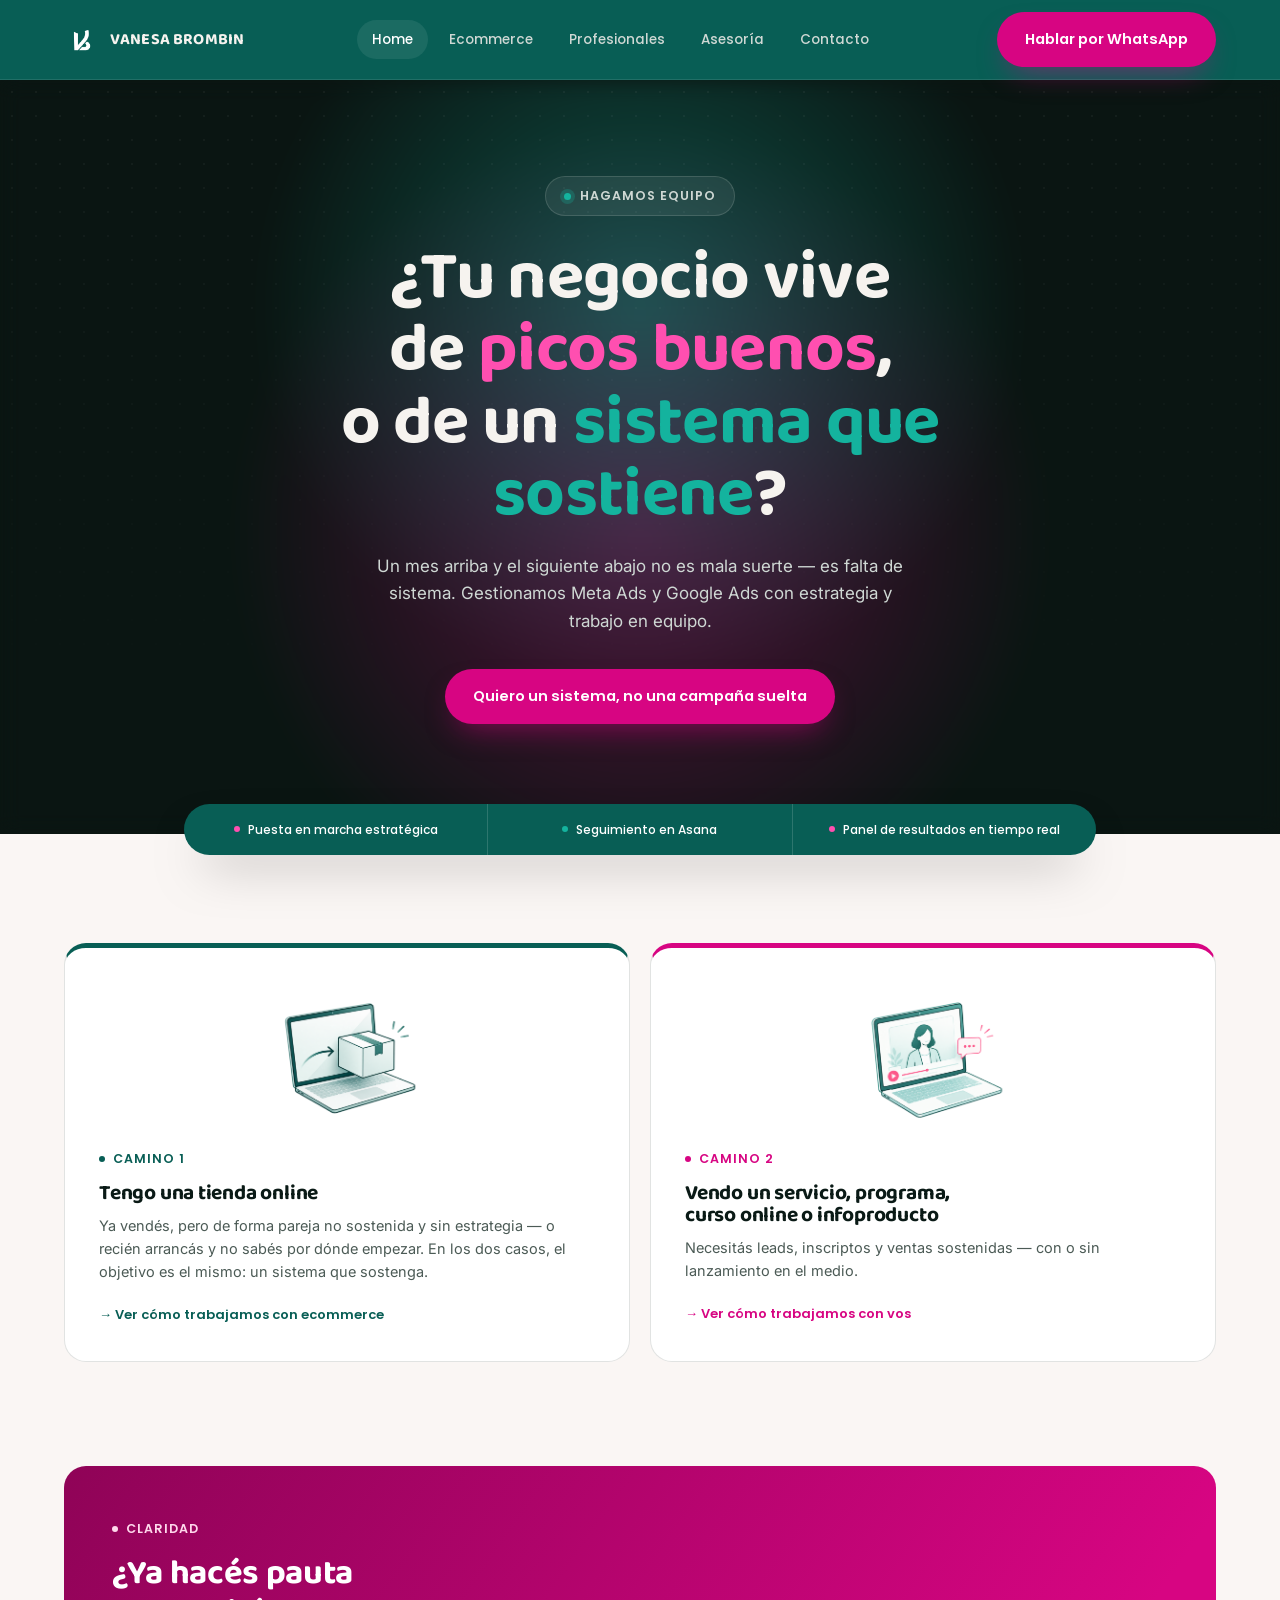
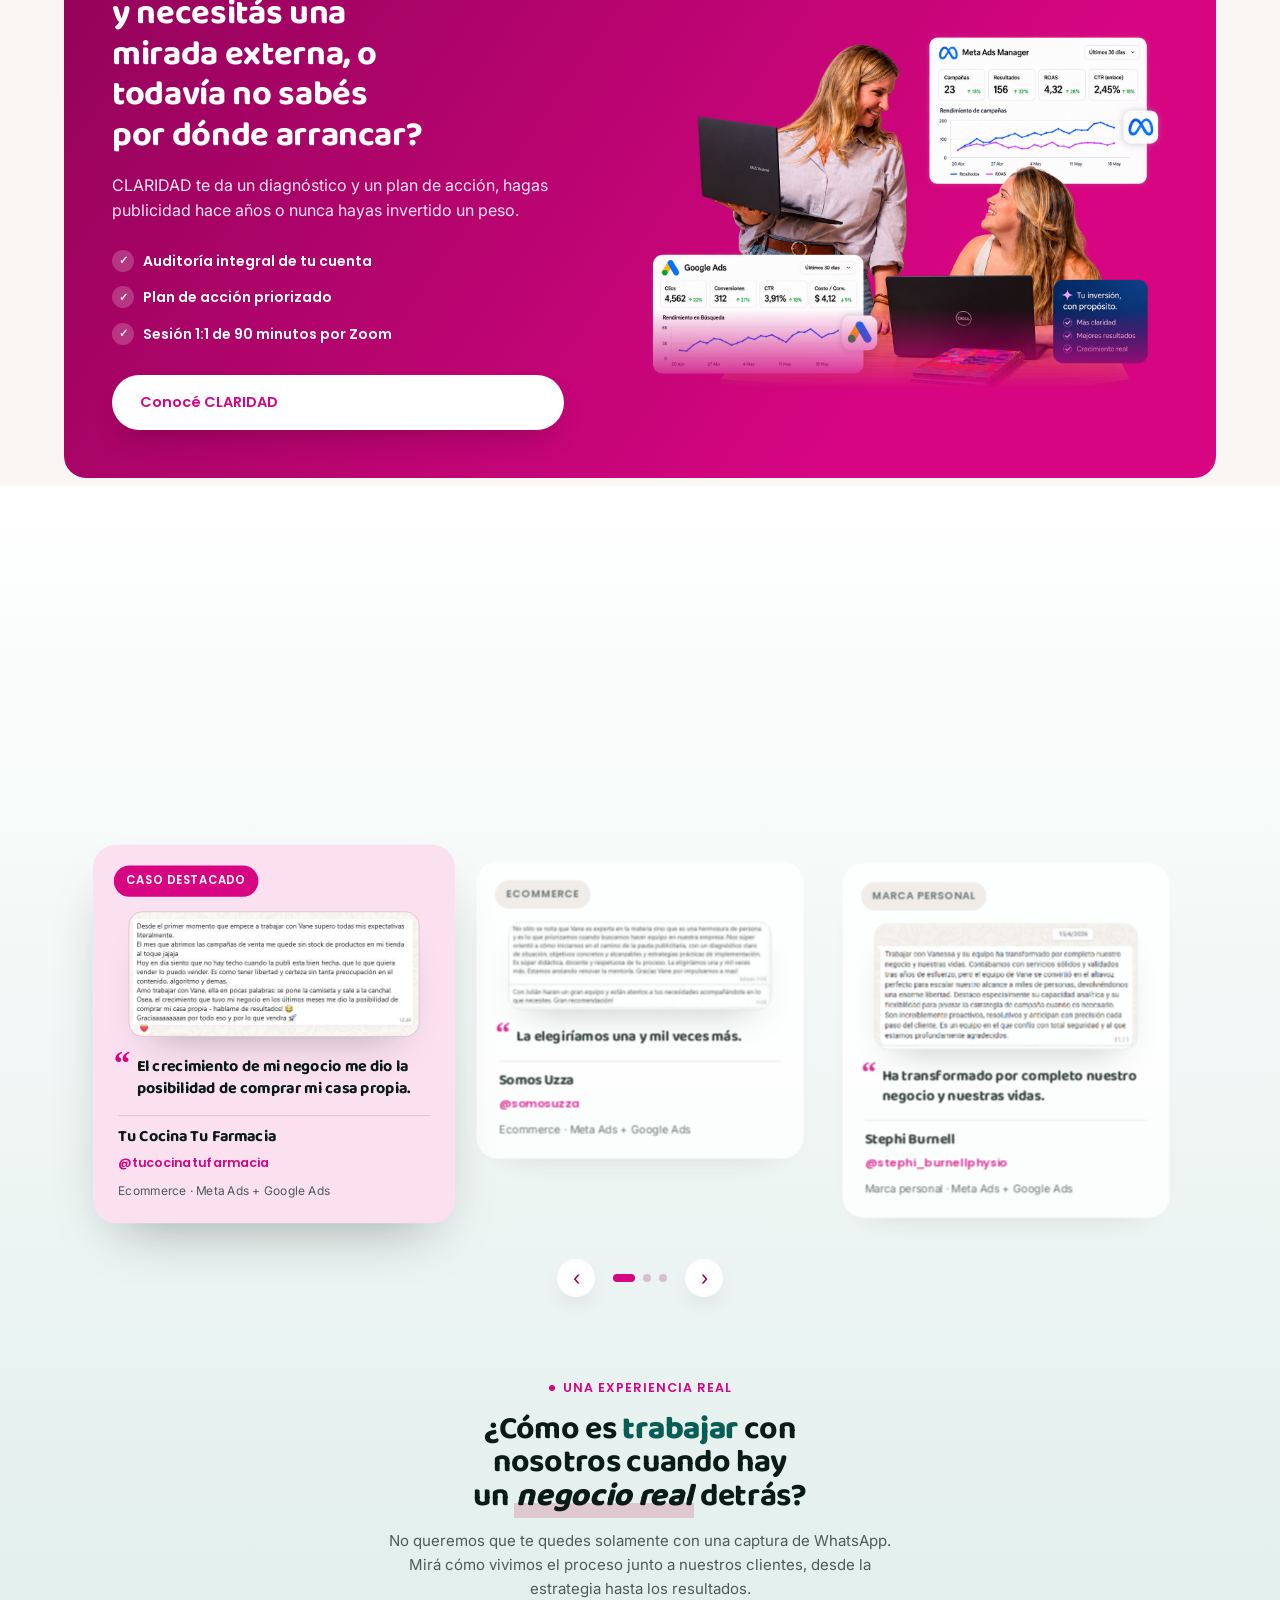
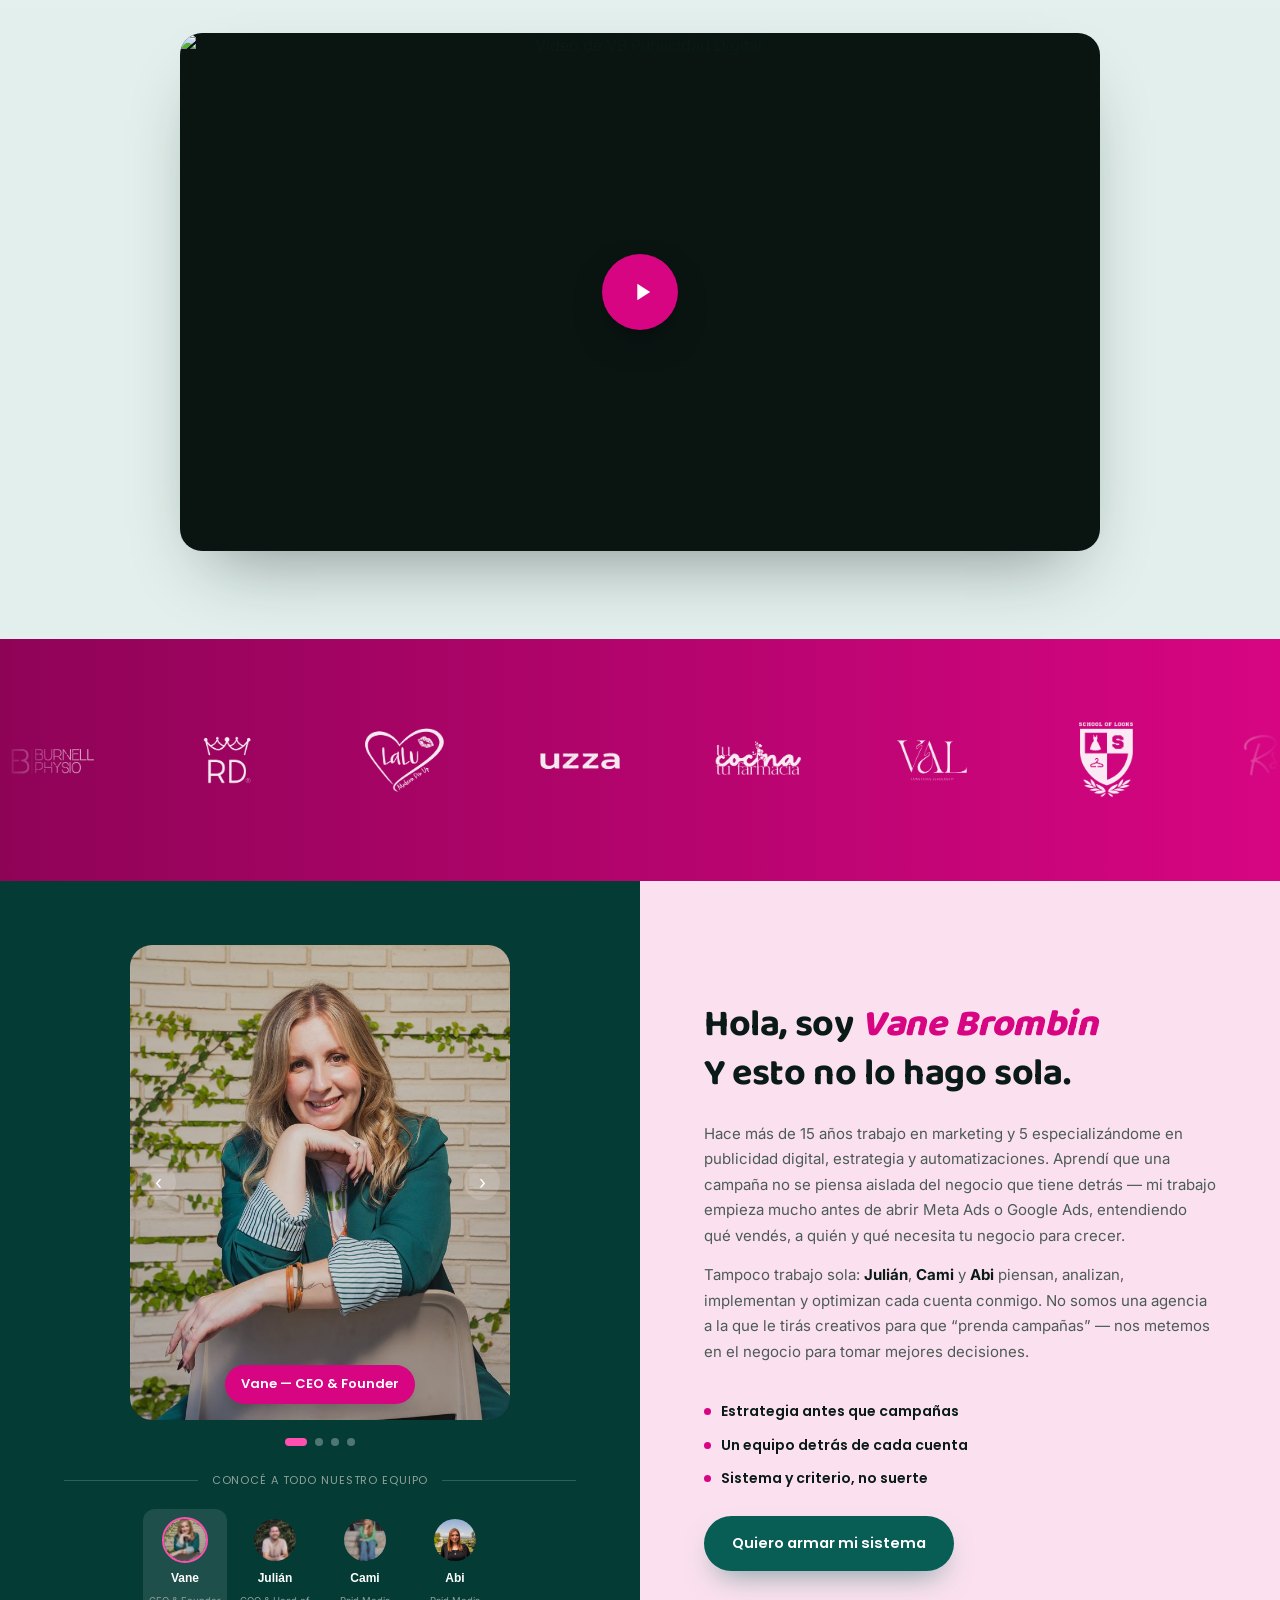
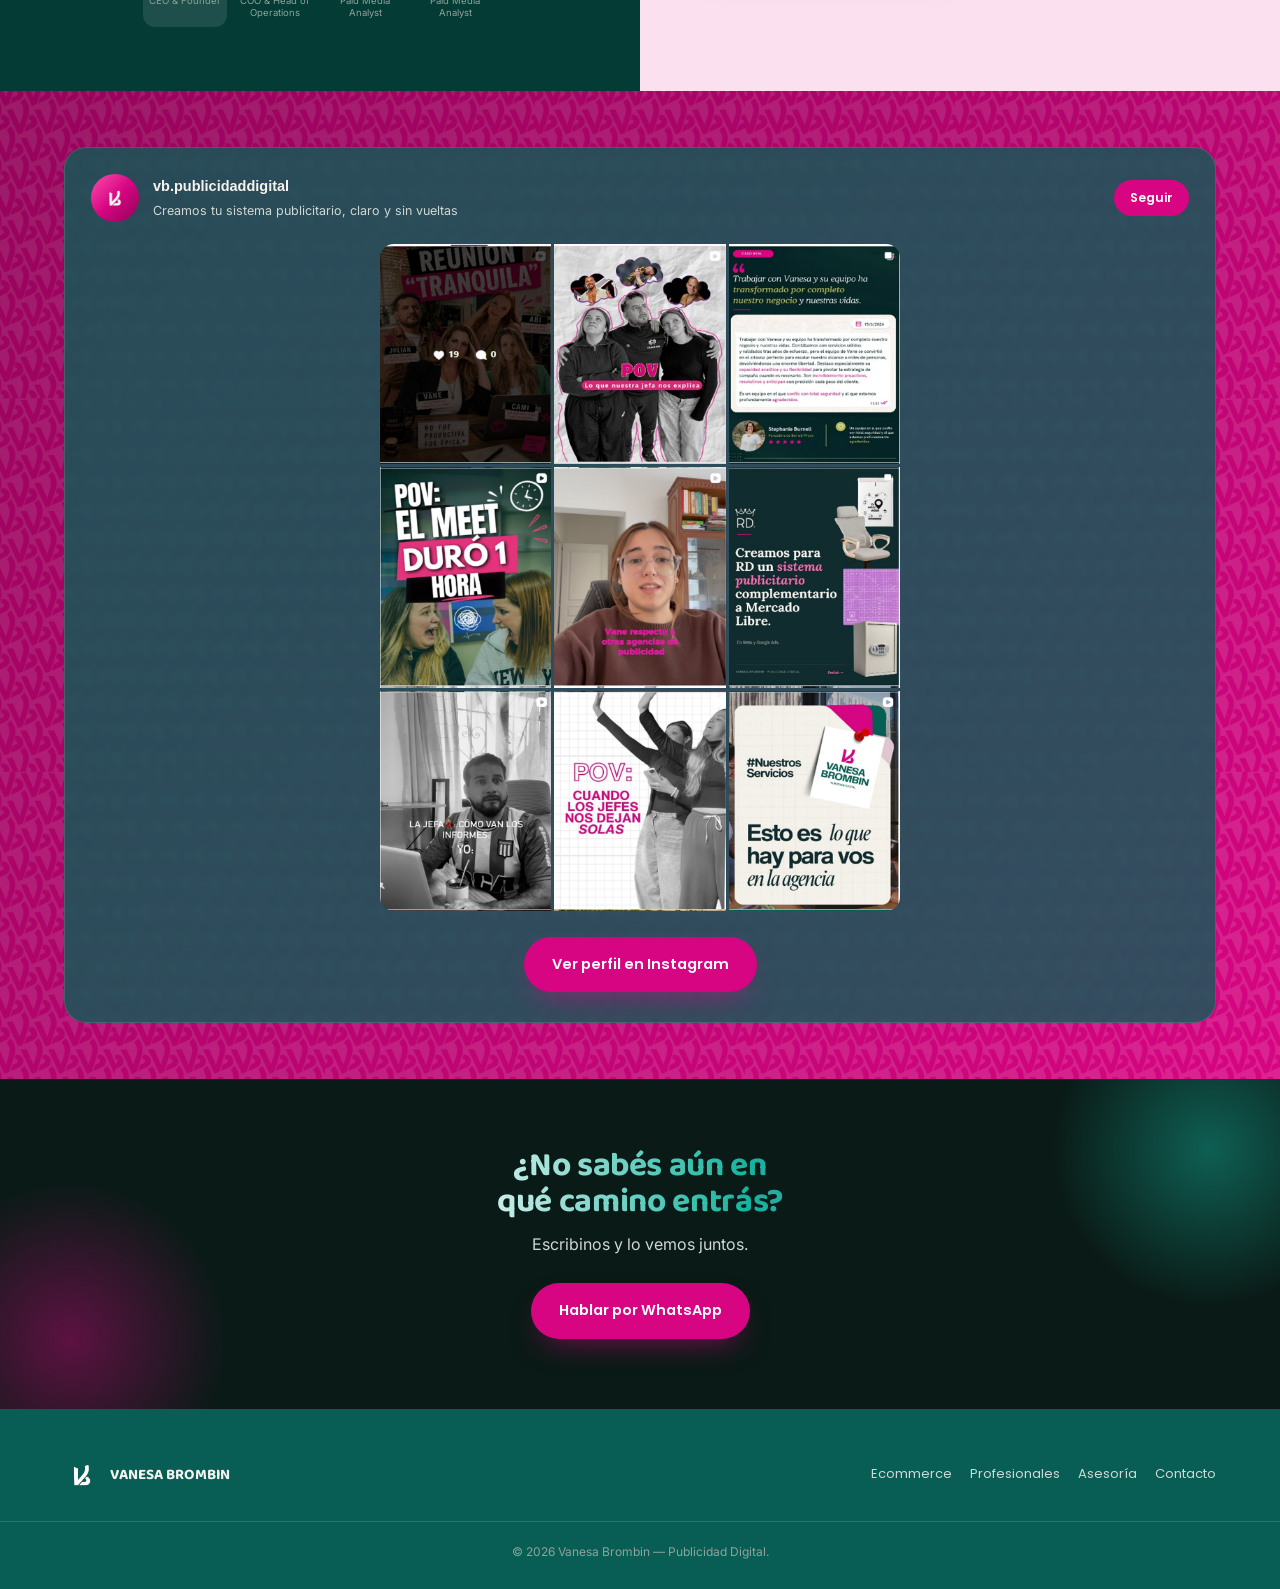
==== commit 0c5633cc: "Rediseñar resaltadores de texto, agrandar foto de hero en Ecommerce y actualizar email de contacto -" ====
--- a/index.html
+++ b/index.html
@@ -8,7 +8,7 @@
 <link rel="preconnect" href="https://fonts.googleapis.com">
 <link rel="preconnect" href="https://fonts.gstatic.com" crossorigin>
 <link href="https://fonts.googleapis.com/css2?family=Baloo+2:wght@600;700;800&family=Poppins:wght@500;600;700&family=Inter:wght@400;500;600&display=swap" rel="stylesheet">
-<link rel="stylesheet" href="styles.css?v=20260817a">
+<link rel="stylesheet" href="styles.css?v=20260825a">
 </head>
 <body>
 <a class="skip-link" href="#main">Saltar al contenido</a>
@@ -324,6 +324,6 @@
 
 <script defer src="lib/gsap.min.js"></script>
 <script defer src="lib/ScrollTrigger.min.js"></script>
-<script defer src="main.js?v=20260817a"></script>
+<script defer src="main.js?v=20260825a"></script>
 </body>
 </html>
--- a/styles.css
+++ b/styles.css
@@ -31,6 +31,9 @@
   --radius:    22px;
   --radius-sm: 14px;
   --container: 1200px;
+
+  --hl-pink:   #dfc8d0;
+  --hl-lila:   #dcace9;
 
   --ease-out:  cubic-bezier(.16,1,.3,1);
   --ease-soft: cubic-bezier(.25,.46,.45,.94);
@@ -331,20 +334,20 @@
 }
 .illo-seal svg{width:20px; height:20px; color:var(--green-bright); flex-shrink:0;}
 .illo-seal span{display:block;}
-.illo-seal .hl{color:var(--green-bright);}
+.illo-seal .hl{color:var(--green-bright); background:none;}
 
 /* mobile: simple stacked flow */
 .hero-split-illo .illo-card, .hero-split-illo .illo-seal{margin-top:14px;}
 
 @media (min-width:960px){
   .hero-split-illo{min-height:660px; display:flex; align-items:center; justify-content:center;}
-  .illo-photo-card{position:relative; max-width:300px; margin:0;}
+  .illo-photo-card{position:relative; max-width:350px; margin:0;}
   .hero-split-illo .illo-card, .hero-split-illo .illo-seal{position:absolute; margin-top:0;}
   .illo-dashboard{top:0; right:0; width:260px;}
   .illo-roas{top:186px; right:-24px;}
   .illo-platforms{top:322px; right:-6px;}
-  .illo-quote{top:420px; right:30px;}
-  .illo-seal{top:552px; right:70px;}
+  .illo-quote{top:487px; right:30px;}
+  .illo-seal{top:619px; right:70px;}
 }
 
 /* --- Dark split hero variant (Profesionales) --- */
@@ -386,12 +389,17 @@
   position:relative; max-width:520px; margin-inline:auto; border-radius:var(--radius); overflow:hidden;
   border:1px solid rgba(20,179,158,.4);
   box-shadow:0 0 0 1px rgba(20,179,158,.15), 0 40px 80px -30px rgba(0,0,0,.6), 0 0 60px -10px rgba(20,179,158,.25);
+  animation:photofloat 5s ease-in-out infinite;
 }
 .hero-photo-glow img{width:100%; display:block;}
+@media (prefers-reduced-motion: reduce){
+  .hero-photo-glow{animation:none;}
+}
 .hero-dot{position:absolute; width:9px; height:9px; border-radius:50%; background:var(--magenta-bright); box-shadow:0 0 14px 2px rgba(255,79,176,.5);}
 .hero-dot.green{background:var(--green-bright); box-shadow:0 0 14px 2px rgba(20,179,158,.5);}
 @media (min-width:960px){
   .hero-split.dark .hero-split-illo{min-height:0;}
+  .hero-split.dark .hero-split-illo .illo-photo-card{margin-top:180px;}
 }
 
 .trust{
@@ -464,6 +472,7 @@
   transform-style:preserve-3d;
 }
 .svc:hover{transform:translateY(-5px); box-shadow:0 26px 46px -26px rgba(10,26,22,.3);}
+.svc.hi:hover{transform:translateY(-5px) scale(1.035); box-shadow:0 26px 46px -26px rgba(10,26,22,.3); z-index:2;}
 .svc.green{border-color:var(--line);}
 .svc.hi{border-color:var(--magenta); border-width:2px; background:var(--surface-magenta);}
 
@@ -631,7 +640,7 @@
 .on-magenta-grad .section-head h2{color:#fff;}
 .on-magenta-grad .section-head p{color:rgba(255,255,255,.85);}
 .on-magenta-grad h2 .hl{
-  color:var(--ink); background-image:linear-gradient(rgba(255,255,255,.92), rgba(255,255,255,.92));
+  color:#fff; background:none;
 }
 
 /* =============================================================
@@ -688,7 +697,12 @@
   box-shadow:0 20px 40px -24px rgba(10,26,22,.35);
 }
 
-.sitemock{border-radius:14px; overflow:hidden; border:1px solid var(--line); box-shadow:0 20px 40px -24px rgba(10,26,22,.3); background:#fff;}
+.sitemock{
+  display:block; border-radius:14px; overflow:hidden; border:1px solid var(--line);
+  box-shadow:0 20px 40px -24px rgba(10,26,22,.3); background:#fff;
+  transition:transform .3s var(--ease-out), box-shadow .3s var(--ease-out);
+}
+.sitemock:hover{transform:translateY(-4px); box-shadow:0 26px 46px -22px rgba(10,26,22,.4);}
 .sitemock-bar{display:flex; align-items:center; gap:6px; padding:9px 12px; background:var(--paper-2); border-bottom:1px solid var(--line);}
 .sitemock-dot{width:7px; height:7px; border-radius:50%; background:var(--line); flex-shrink:0;}
 .sitemock-url{flex:1; margin-left:6px; font-size:10px; color:var(--ink-soft); background:#fff; border-radius:999px; padding:3px 10px; border:1px solid var(--line); font-family:var(--font-label); white-space:nowrap; overflow:hidden; text-overflow:ellipsis;}
@@ -978,11 +992,20 @@
 
 .team-split-copy h2{font-size:clamp(1.6rem,3vw,2.35rem); line-height:1.3; margin-bottom:22px; max-width:18ch;}
 .hl{
-  position:relative; font-weight:800; color:var(--ink); padding:0 3px;
-  background-image:linear-gradient(rgba(215,5,130,.28), rgba(215,5,130,.28));
-  background-repeat:no-repeat; background-size:100% 40%; background-position:0 92%;
-}
+  position:relative; font-weight:800; font-style:italic; color:var(--ink); padding:0 2px;
+  background-image:linear-gradient(var(--hl-pink), var(--hl-pink));
+  background-size:100% 30%; background-repeat:no-repeat; background-position:0 90%;
+  box-decoration-break:clone; -webkit-box-decoration-break:clone;
+}
+.team-split-copy h2 .hl{background:none; color:var(--magenta); padding:0;}
+.hl.lila{background-image:linear-gradient(var(--hl-lila), var(--hl-lila));}
+.hl.green{background-image:linear-gradient(var(--green-bright), var(--green-bright));}
 .hl-green{color:var(--green); font-weight:800; font-style:normal;}
+.hl-green-outline{
+  color:#fff; font-weight:800; font-style:italic;
+  text-shadow:0 3px 10px rgba(0,0,0,.3);
+}
+.hl-magenta{color:var(--magenta); font-weight:800; font-style:normal;}
 .team-split-copy p{color:var(--ink-soft); font-size:15px; line-height:1.7; margin-bottom:14px;}
 .team-split-copy p b{color:var(--ink); font-weight:700;}
 .team-pillars{margin:22px 0 26px; display:flex; flex-direction:column; gap:11px;}
@@ -1186,11 +1209,6 @@
 /* =============================================================
    26. Profesionales page — underline highlight, audience card, testimonial pairs
    ============================================================= */
-.underline-mark{
-  position:relative; display:inline-block; font-style:italic; color:var(--magenta);
-}
-.underline-mark svg{position:absolute; left:0; bottom:-8px; width:100%; height:10px; color:var(--magenta);}
-
 .audience-card{
   display:grid; grid-template-columns:1fr; gap:24px;
   background:var(--surface-magenta); border-radius:var(--radius); padding:32px; margin-top:24px;
@@ -1309,7 +1327,6 @@
 }
 .claridadclose-pill svg{width:13px; height:13px;}
 .claridadclose h3{font-size:clamp(1.7rem,3vw,2.15rem); font-weight:700; max-width:460px; line-height:1.28; margin-bottom:16px;}
-.claridadclose h3 em{font-style:italic; color:#ffd9ec;}
 .claridadclose-inner p{max-width:420px; font-size:15px; color:rgba(255,255,255,.85); margin-bottom:26px; line-height:1.5;}
 .claridadclose-features{display:flex; flex-wrap:wrap; gap:12px; margin-bottom:28px;}
 .claridadclose-features span{
@@ -1487,3 +1504,24 @@
 @media (max-width:760px){
   .contactopt{border-right:none; border-bottom:1px solid var(--line);}
 }
+
+/* =============================================================
+   30. Standalone checklist (presupuesto landings)
+   ============================================================= */
+.checklist{list-style:none; padding:0; margin:0; display:grid; grid-template-columns:1fr; gap:11px;}
+@media (min-width:720px){.checklist.cols2{grid-template-columns:1fr 1fr; column-gap:24px;}}
+.checklist li{display:flex; align-items:flex-start; gap:10px; font-size:14px; color:var(--ink-soft); line-height:1.5;}
+.checklist li::before{
+  content:"✓"; flex-shrink:0; width:20px; height:20px; border-radius:50%; margin-top:1px;
+  display:flex; align-items:center; justify-content:center; font-size:10px; font-weight:700;
+  background:var(--surface-green); color:var(--green);
+}
+.on-dark .checklist li{color:var(--cream-2);}
+.on-dark .checklist li::before{background:rgba(255,255,255,.1); color:var(--green-bright);}
+
+/* =============================================================
+   31. Pricing note box (presupuesto landings)
+   ============================================================= */
+.pricenote{background:var(--surface-magenta); border-radius:var(--radius); padding:26px 28px; margin-top:22px;}
+.pricenote h4{font-size:16px; margin-bottom:14px; color:var(--ink);}
+.pricenote.green{background:var(--surface-green);}
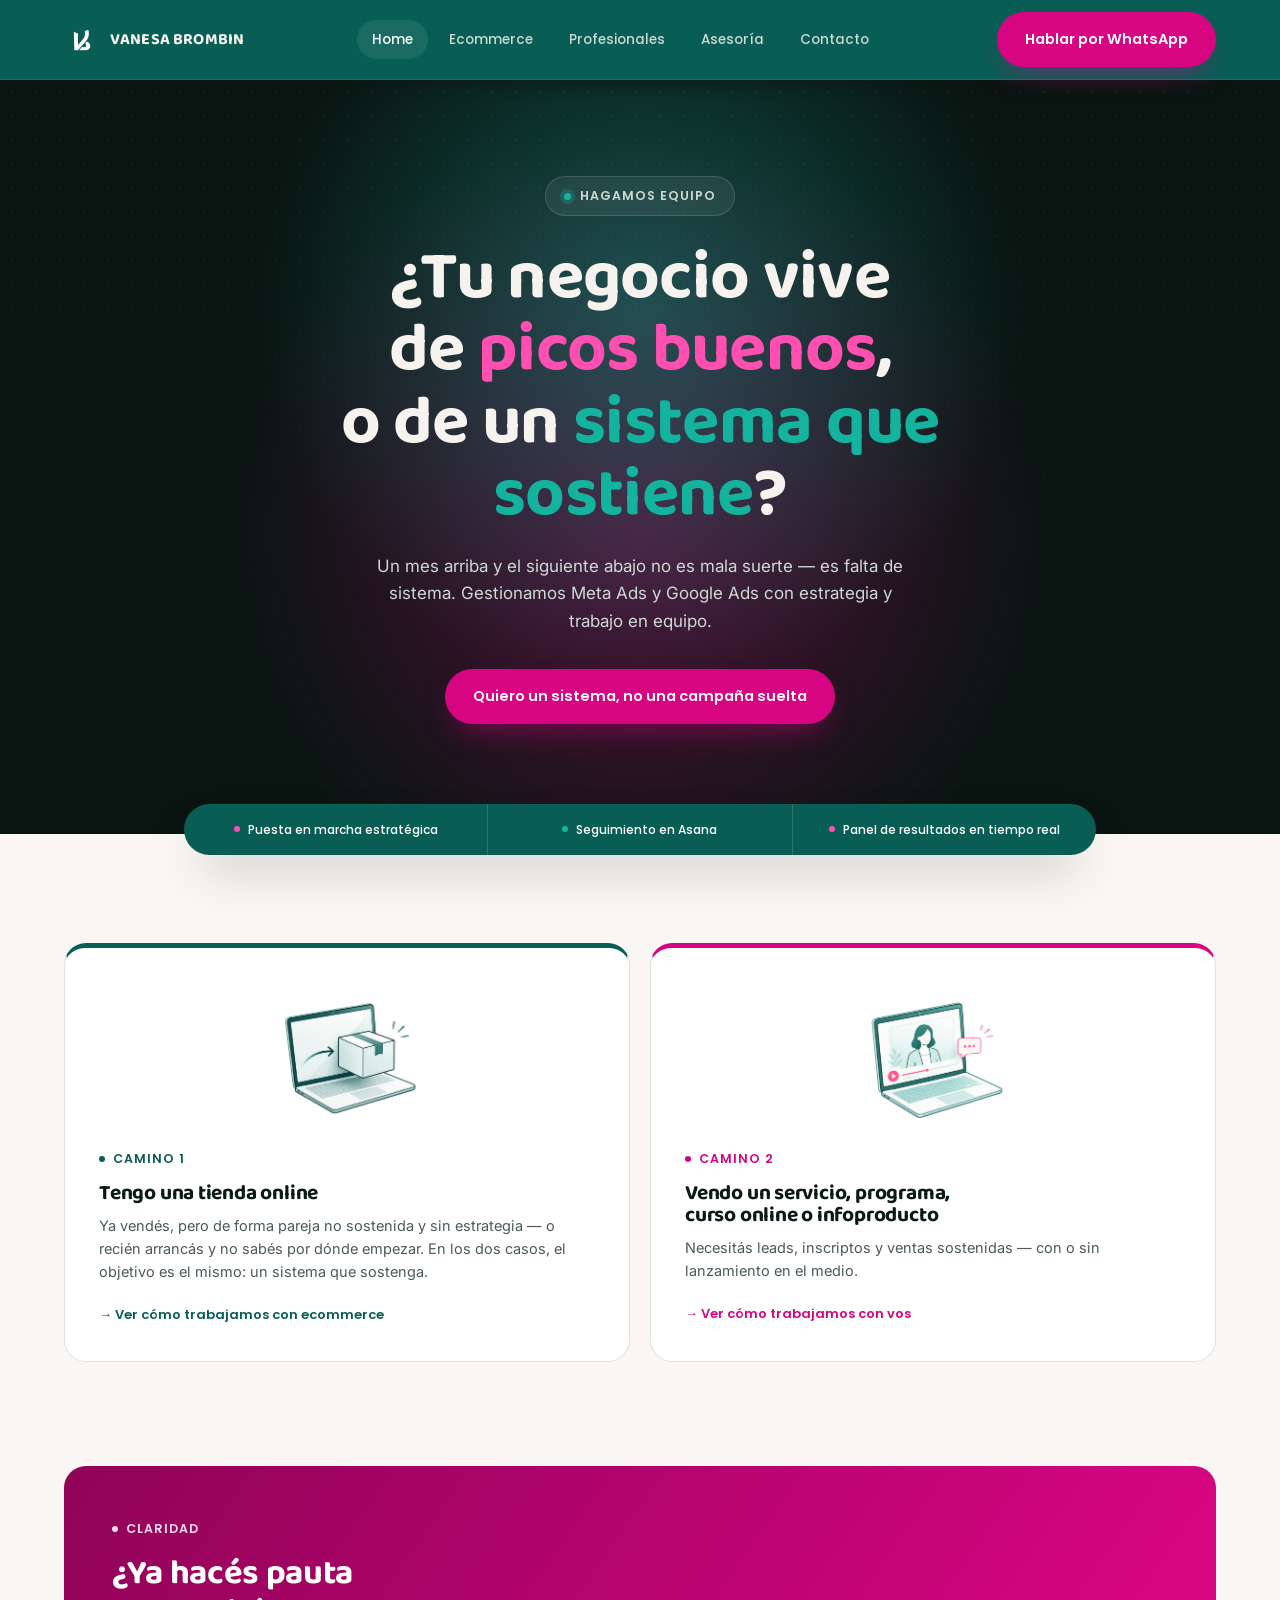
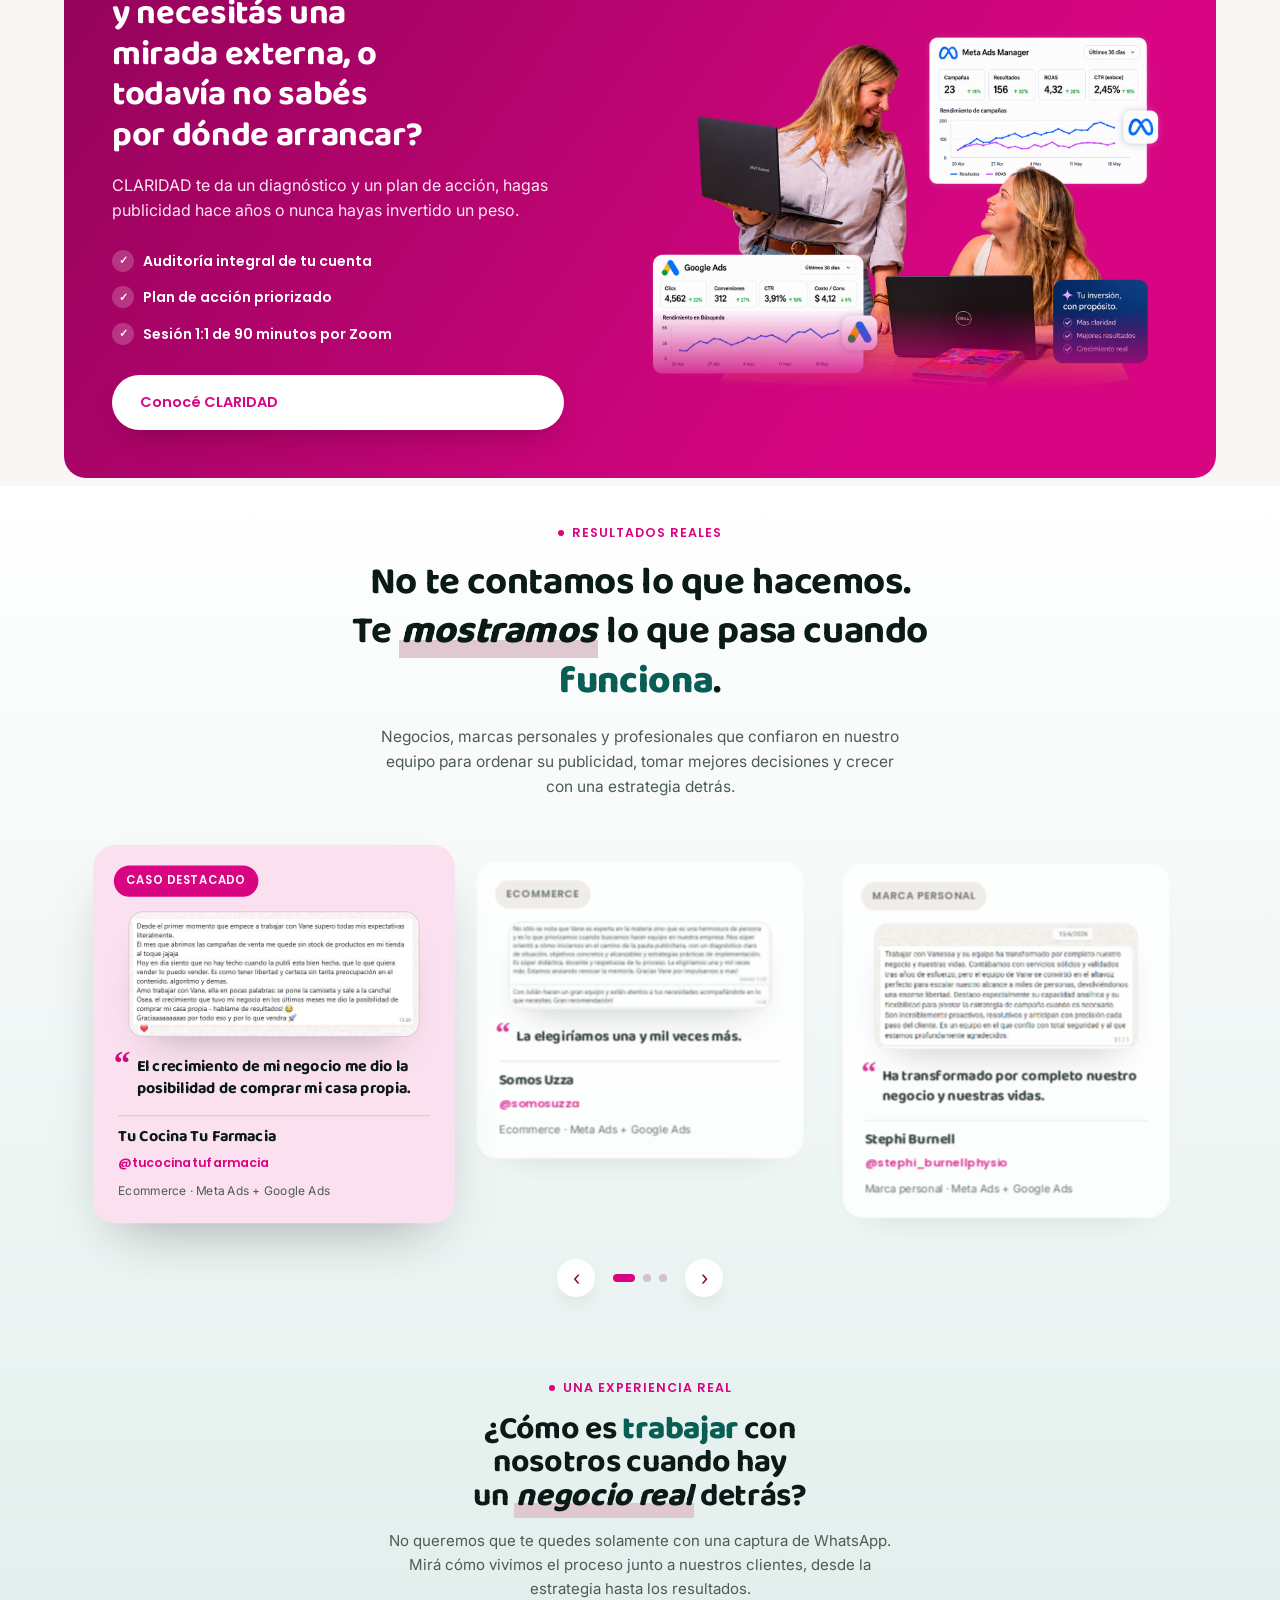
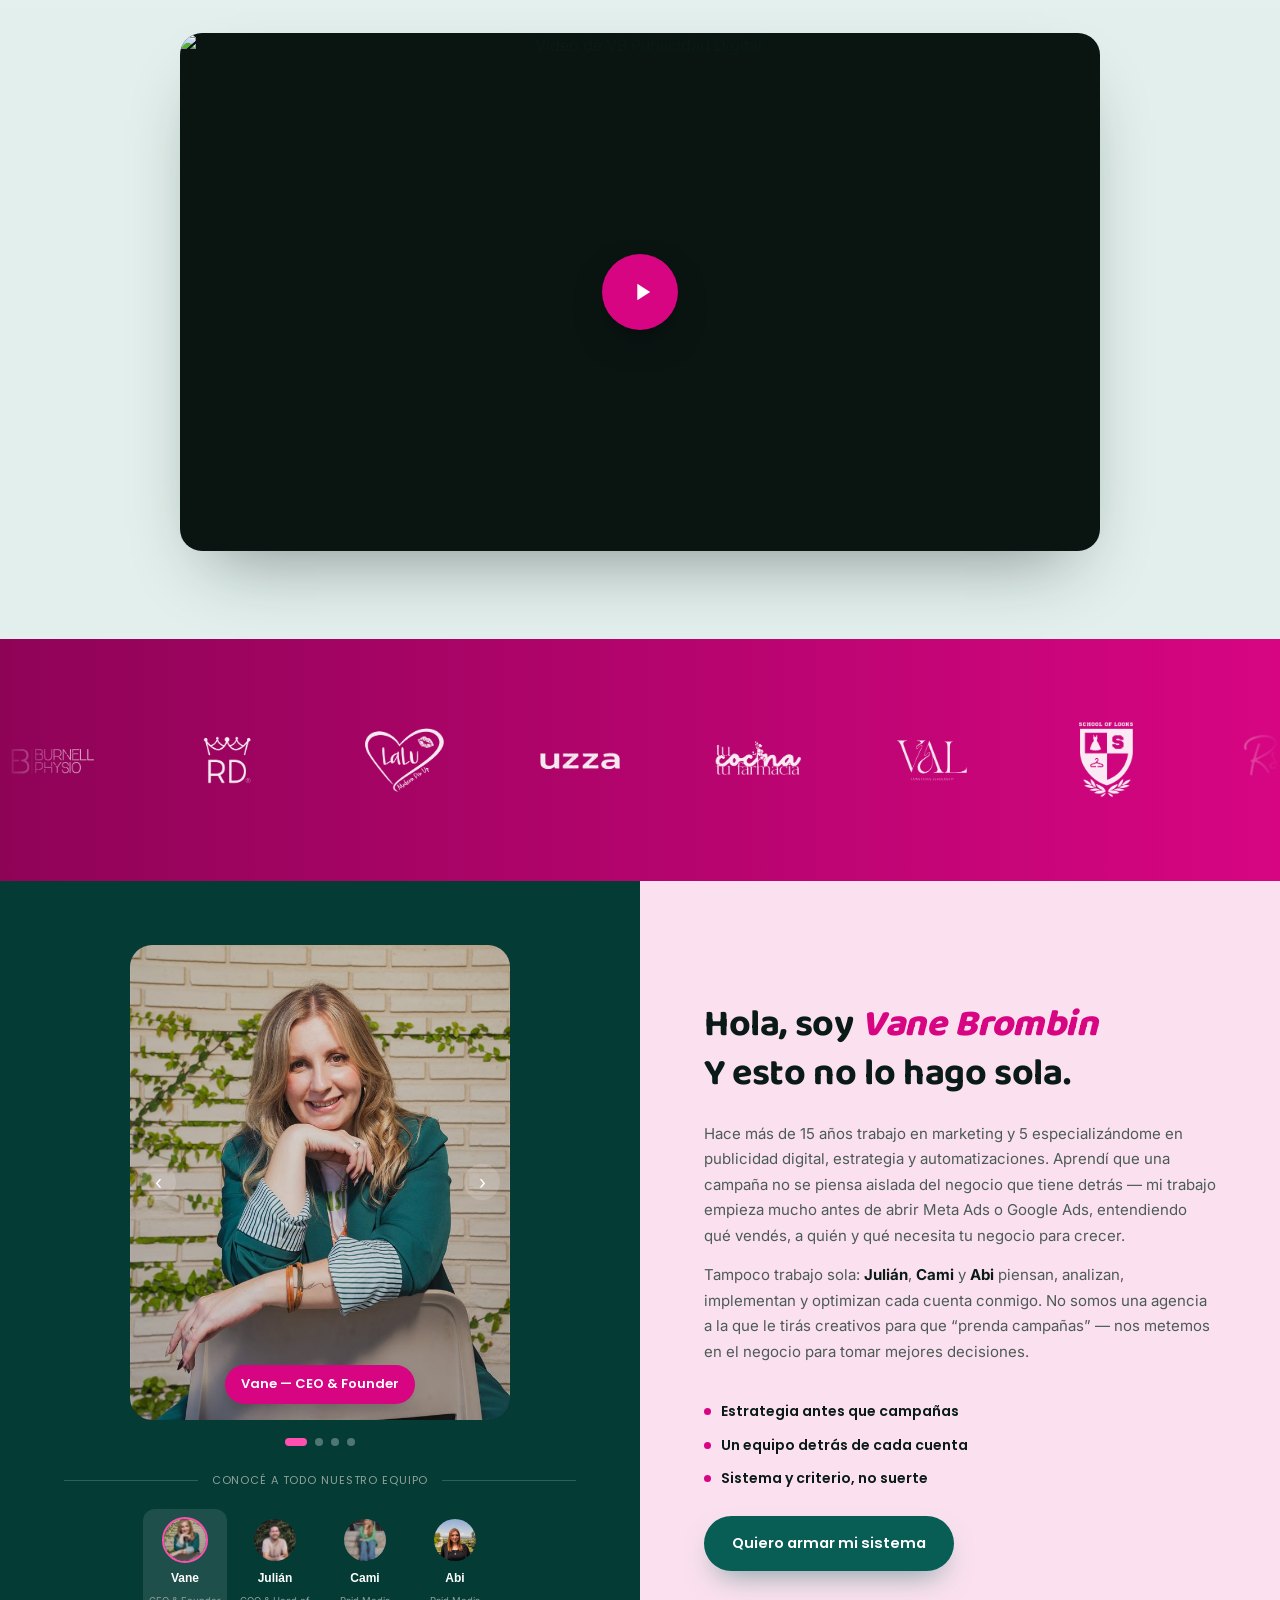
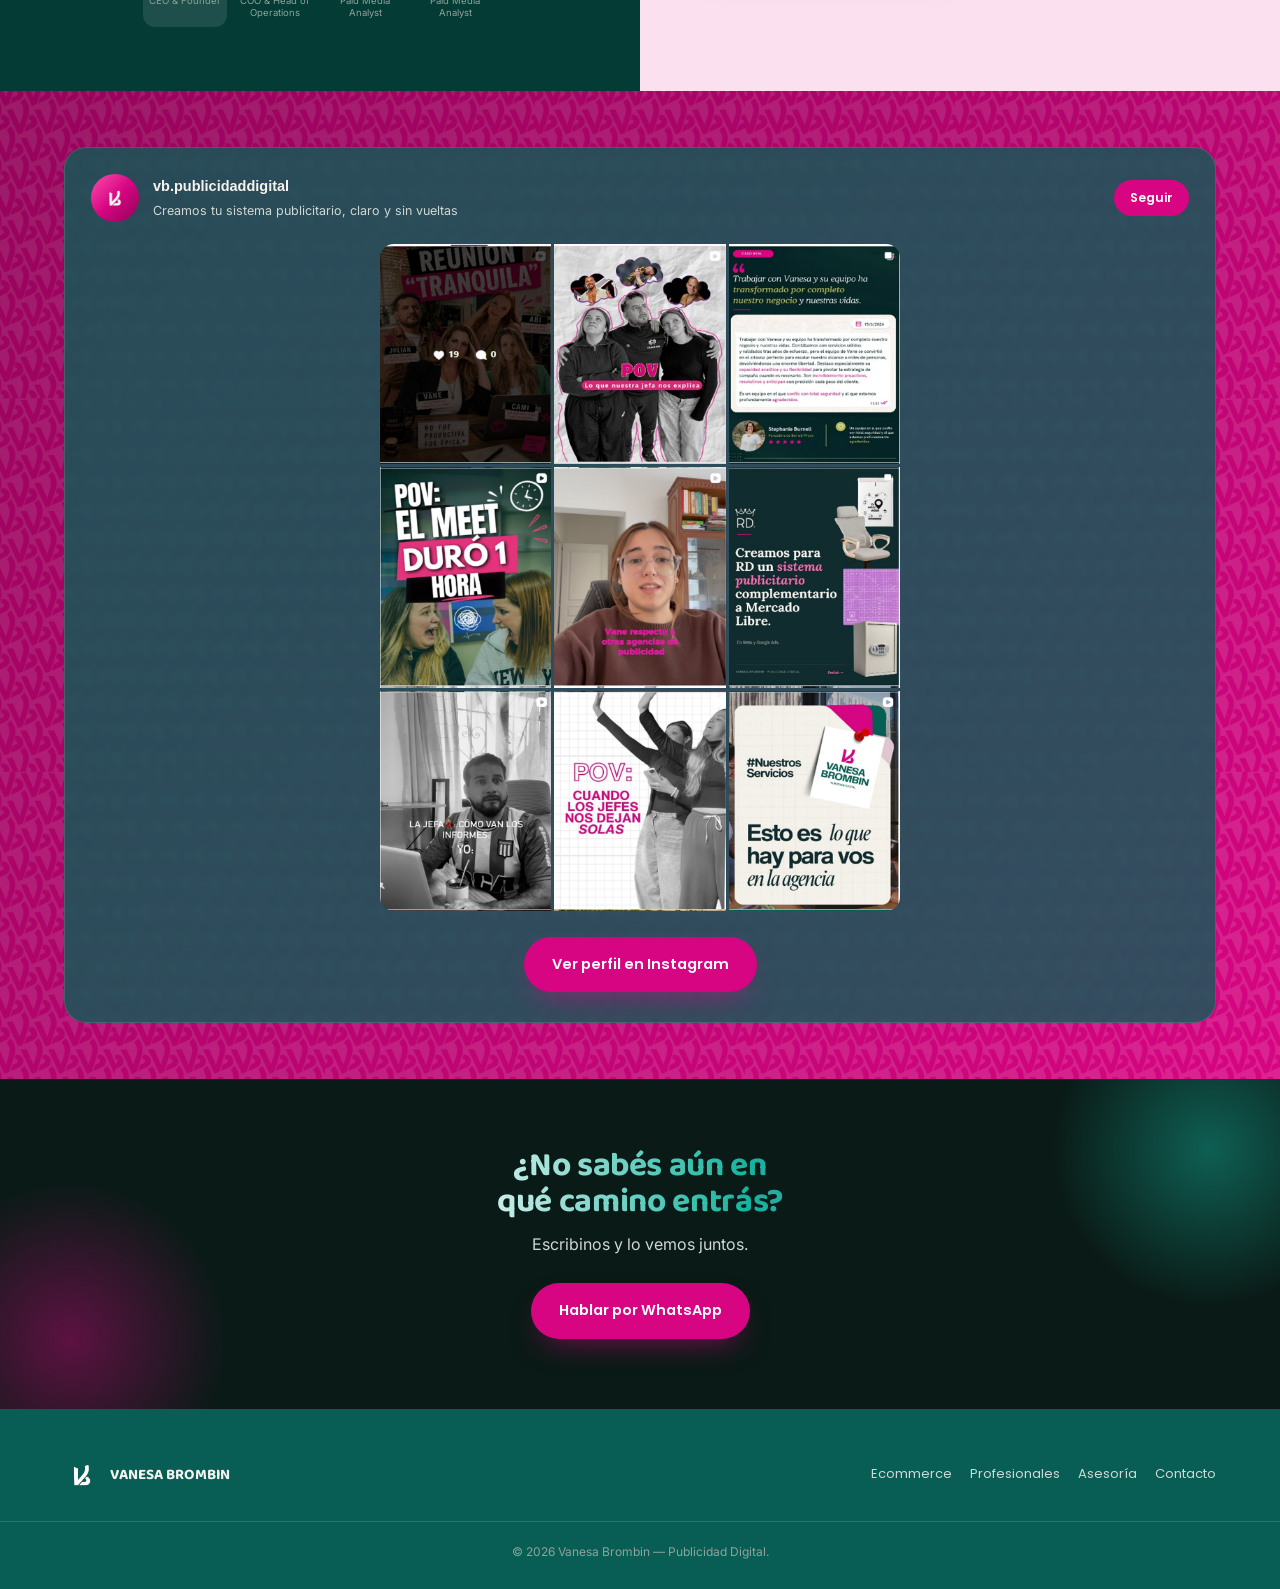
==== commit e6cafd49: "Agregar landings ocultas de presupuesto (Ecommerce y Profesionales) Dos páginas sin indexar (noindex" ====
--- a/index.html
+++ b/index.html
@@ -8,7 +8,7 @@
 <link rel="preconnect" href="https://fonts.googleapis.com">
 <link rel="preconnect" href="https://fonts.gstatic.com" crossorigin>
 <link href="https://fonts.googleapis.com/css2?family=Baloo+2:wght@600;700;800&family=Poppins:wght@500;600;700&family=Inter:wght@400;500;600&display=swap" rel="stylesheet">
-<link rel="stylesheet" href="styles.css?v=20260825a">
+<link rel="stylesheet" href="styles.css?v=20260826a">
 </head>
 <body>
 <a class="skip-link" href="#main">Saltar al contenido</a>
@@ -324,6 +324,6 @@
 
 <script defer src="lib/gsap.min.js"></script>
 <script defer src="lib/ScrollTrigger.min.js"></script>
-<script defer src="main.js?v=20260825a"></script>
+<script defer src="main.js?v=20260826a"></script>
 </body>
 </html>
--- a/styles.css
+++ b/styles.css
@@ -219,6 +219,8 @@
   max-width:560px; margin:22px auto 34px; color:var(--cream-2); font-size:17px;
 }
 .hero-actions{display:flex; gap:14px; justify-content:center; flex-wrap:wrap;}
+
+.hero-logo-big{width:min(280px, 70%); height:auto; object-fit:contain; margin:0 auto 30px; display:block;}
 
 /* =============================================================
    6b. Split hero (light, two-column) — per-service hero, e.g. Ecommerce
@@ -606,6 +608,16 @@
 
 .processgrid{display:grid; grid-template-columns:1fr; gap:18px; margin-top:40px;}
 @media (min-width:720px){.processgrid{grid-template-columns:repeat(3,1fr);}}
+
+/* 5-step variant: centers steps 4 and 5 between the columns of the row above */
+@media (min-width:720px){
+  .processgrid.five{grid-template-columns:repeat(6,1fr);}
+  .processgrid.five .pstep:nth-child(1){grid-column:1 / 3;}
+  .processgrid.five .pstep:nth-child(2){grid-column:3 / 5;}
+  .processgrid.five .pstep:nth-child(3){grid-column:5 / 7;}
+  .processgrid.five .pstep:nth-child(4){grid-column:2 / 4;}
+  .processgrid.five .pstep:nth-child(5){grid-column:4 / 6;}
+}
 .pstep{background:var(--bg-card); border:1px solid var(--line-dark); border-radius:var(--radius); padding:26px;}
 .pstep-head{display:flex; align-items:center; gap:12px; margin-bottom:18px;}
 .pstep-num{
@@ -794,6 +806,7 @@
 td{color:var(--ink);}
 tr:last-child td{border-bottom:none;}
 tr:nth-child(even) td{background:var(--surface-green);}
+.on-magenta .tablewrap tr:nth-child(odd) td{background:#fff;}
 
 /* =============================================================
    14. FAQ (native details, CSS only)
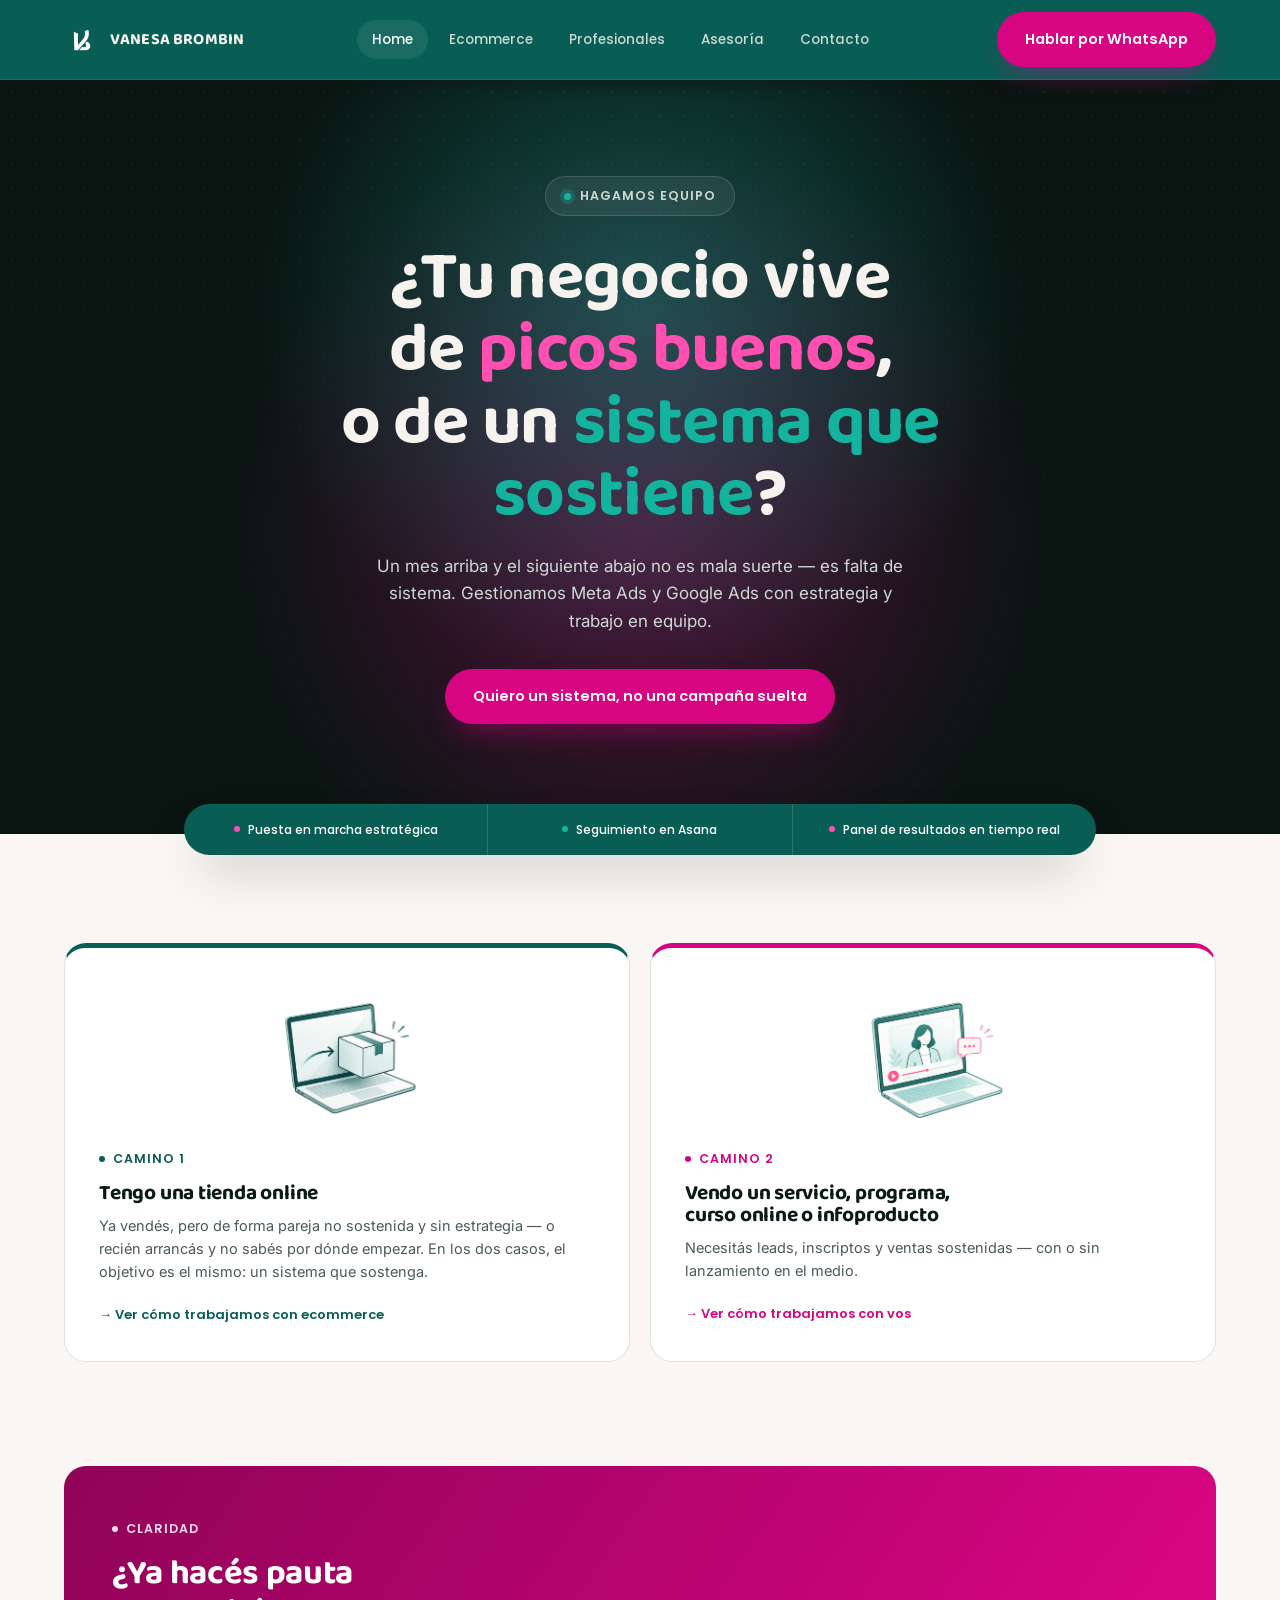
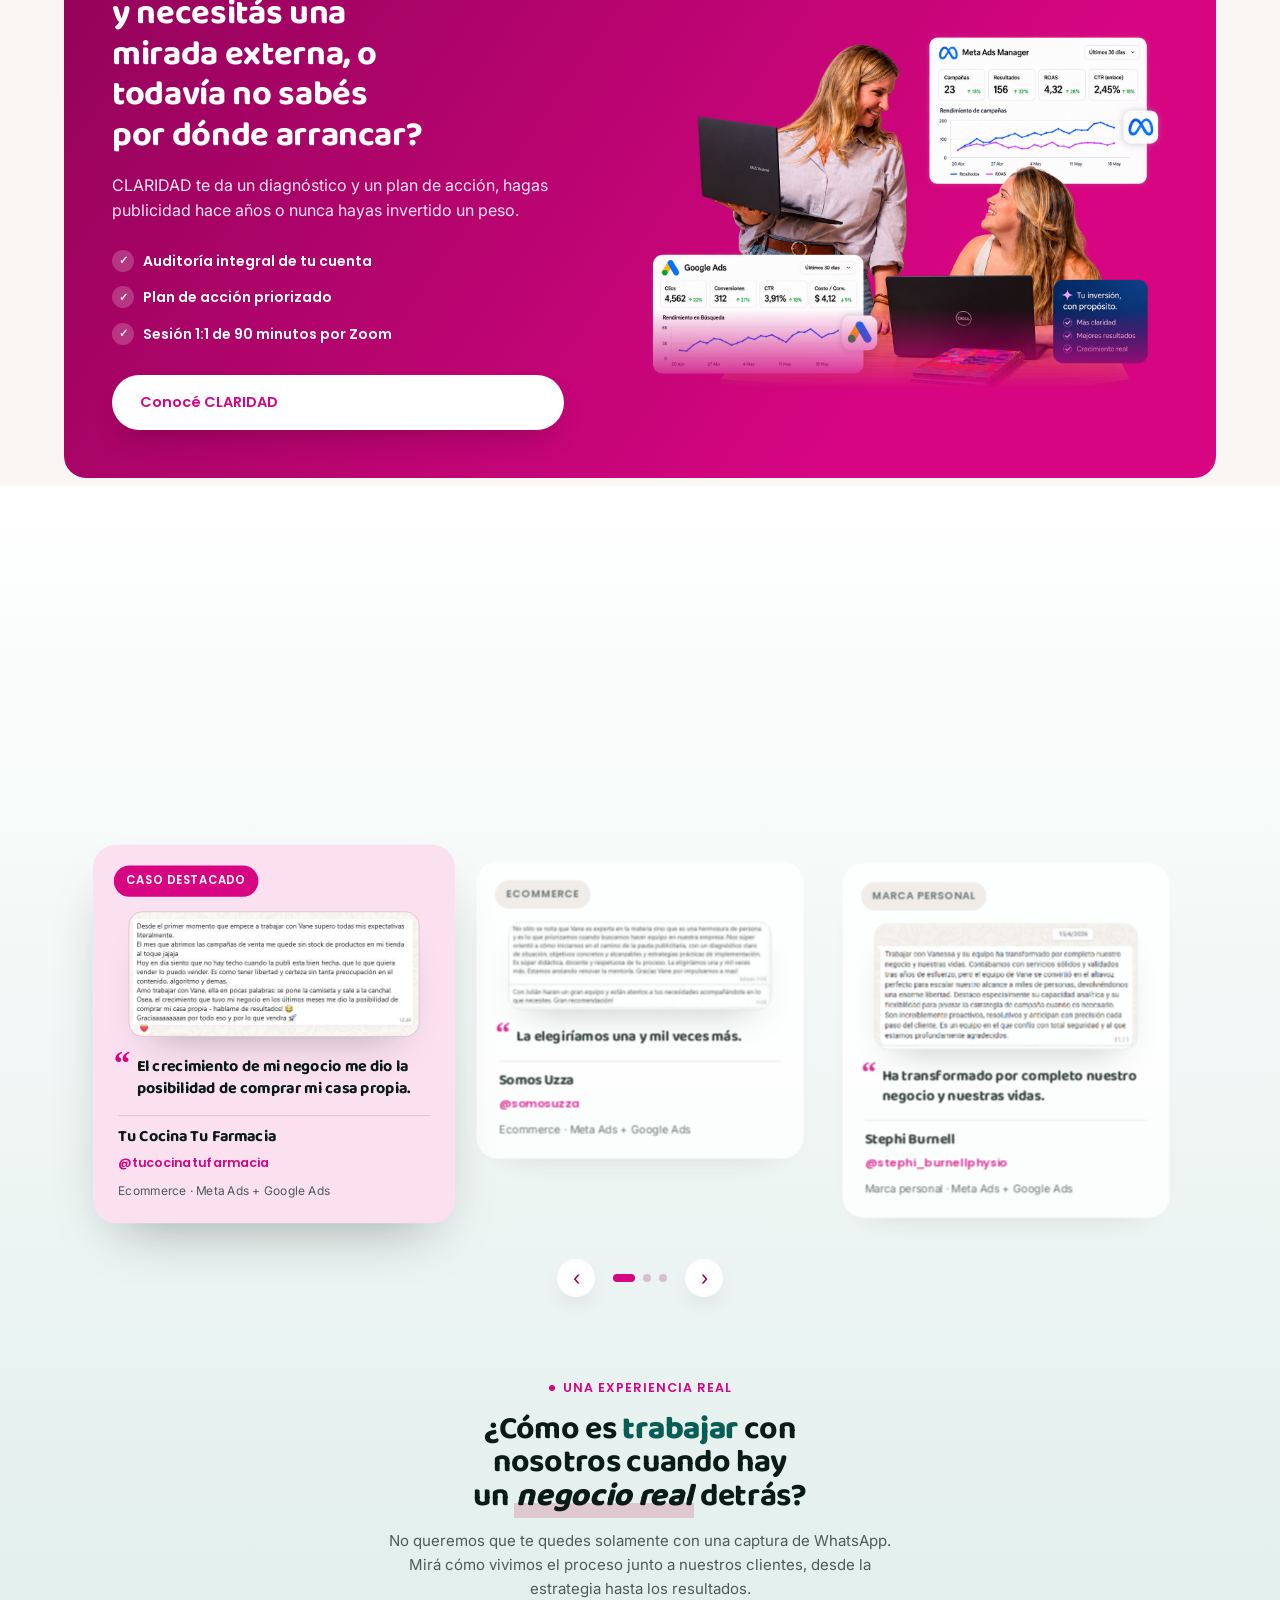
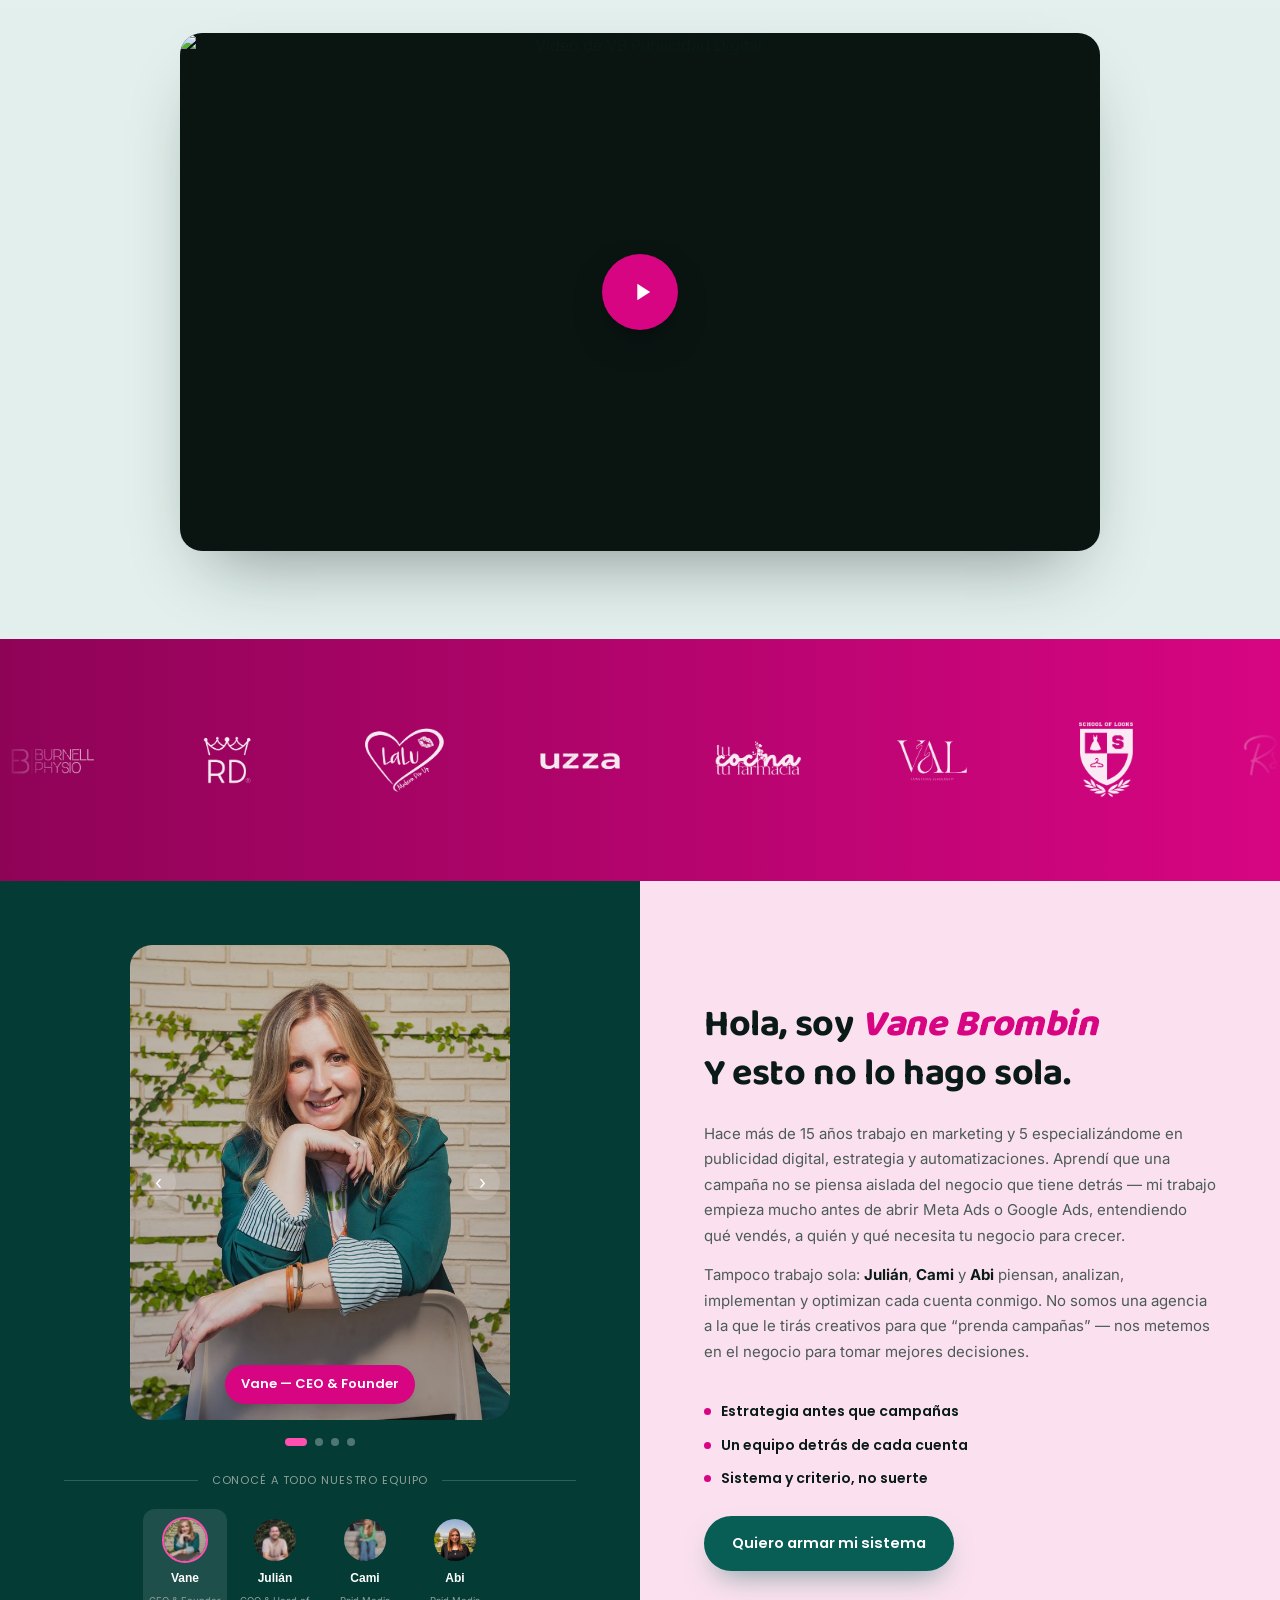
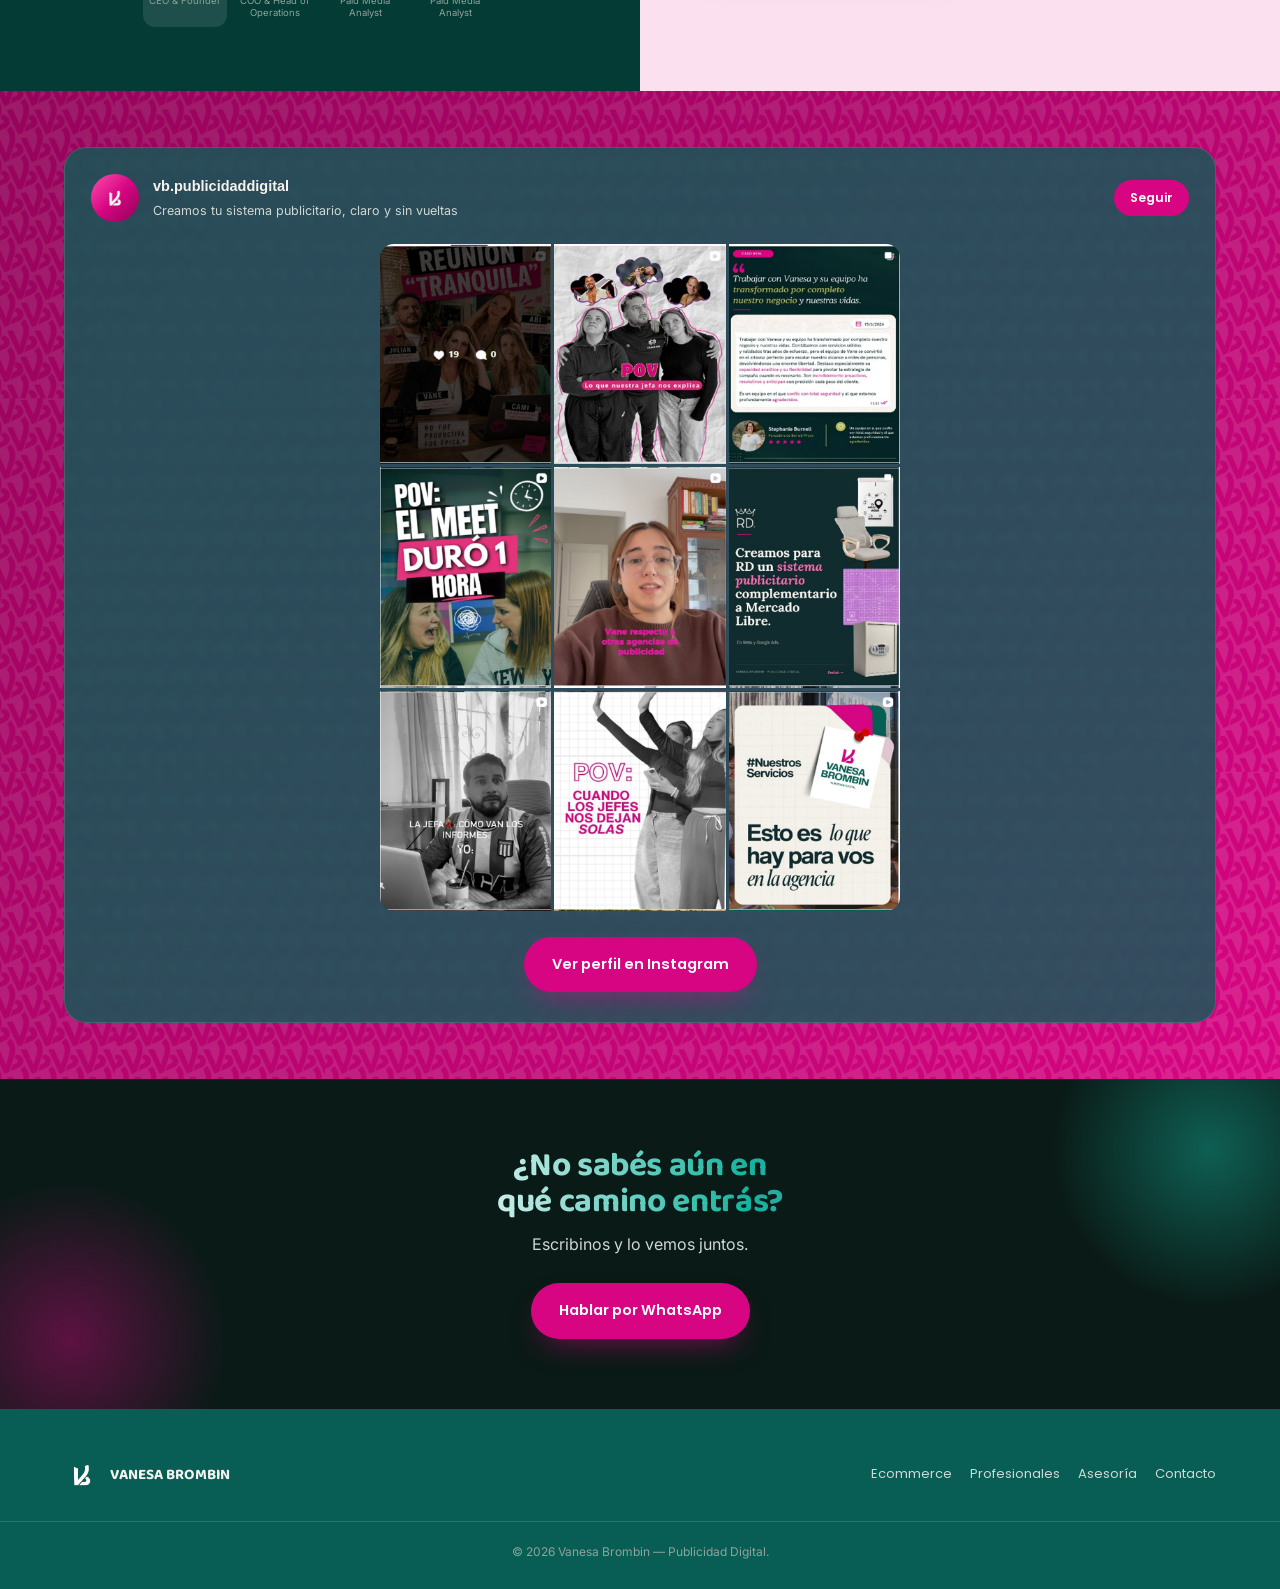
==== commit 8ad4f6e4: "Instalar Meta Pixel y Google Analytics 4 en todas las paginas Agrega el codigo base del Pixel de Met" ====
--- a/index.html
+++ b/index.html
@@ -2,6 +2,32 @@
 <html lang="es">
 <head>
 <meta charset="UTF-8">
+<!-- Meta Pixel Code -->
+<script>
+!function(f,b,e,v,n,t,s)
+{if(f.fbq)return;n=f.fbq=function(){n.callMethod?
+n.callMethod.apply(n,arguments):n.queue.push(arguments)};
+if(!f._fbq)f._fbq=n;n.push=n;n.loaded=!0;n.version='2.0';
+n.queue=[];t=b.createElement(e);t.async=!0;
+t.src=v;s=b.getElementsByTagName(e)[0];
+s.parentNode.insertBefore(t,s)}(window, document,'script',
+'https://connect.facebook.net/en_US/fbevents.js');
+fbq('init', '270965109029644');
+fbq('track', 'PageView');
+</script>
+<noscript><img height="1" width="1" style="display:none"
+src="https://www.facebook.com/tr?id=270965109029644&ev=PageView&noscript=1"
+/></noscript>
+<!-- End Meta Pixel Code -->
+<!-- Google tag (gtag.js) -->
+<script async src="https://www.googletagmanager.com/gtag/js?id=G-KNQDCR1X8G"></script>
+<script>
+  window.dataLayer = window.dataLayer || [];
+  function gtag(){dataLayer.push(arguments);}
+  gtag('js', new Date());
+
+  gtag('config', 'G-KNQDCR1X8G');
+</script>
 <meta name="viewport" content="width=device-width, initial-scale=1.0">
 <title>VB Publicidad Digital — Meta Ads &amp; Google Ads con sistema, no con suerte</title>
 <meta name="description" content="Gestionamos Meta Ads y Google Ads con estrategia y trabajo en equipo. Ecommerce, infoproductos y servicios. Puesta en marcha estratégica, seguimiento en Asana y panel de resultados en tiempo real.">
--- a/styles.css
+++ b/styles.css
@@ -102,6 +102,9 @@
 }
 .section.on-dark{background:var(--bg); color:var(--cream);}
 .section.on-green{background:var(--surface-green);}
+.section.on-green-deep{background:var(--green);}
+.on-green-deep .section-head h2{color:#fff;}
+.on-green-deep .section-head p{color:rgba(255,255,255,.82);}
 .section.on-magenta{background:var(--surface-magenta);}
 .section-head{max-width:640px; margin-bottom:36px;}
 .section-head h2{font-size:clamp(1.6rem,3.4vw,2.4rem); margin-top:10px;}
@@ -807,6 +810,9 @@
 tr:last-child td{border-bottom:none;}
 tr:nth-child(even) td{background:var(--surface-green);}
 .on-magenta .tablewrap tr:nth-child(odd) td{background:#fff;}
+.on-green-deep .tablewrap tr:nth-child(odd) td{background:#fff;}
+#valores .tablewrap th{background:var(--magenta);}
+#valores .tablewrap tr:nth-child(even) td{background:var(--surface-magenta);}
 
 /* =============================================================
    14. FAQ (native details, CSS only)
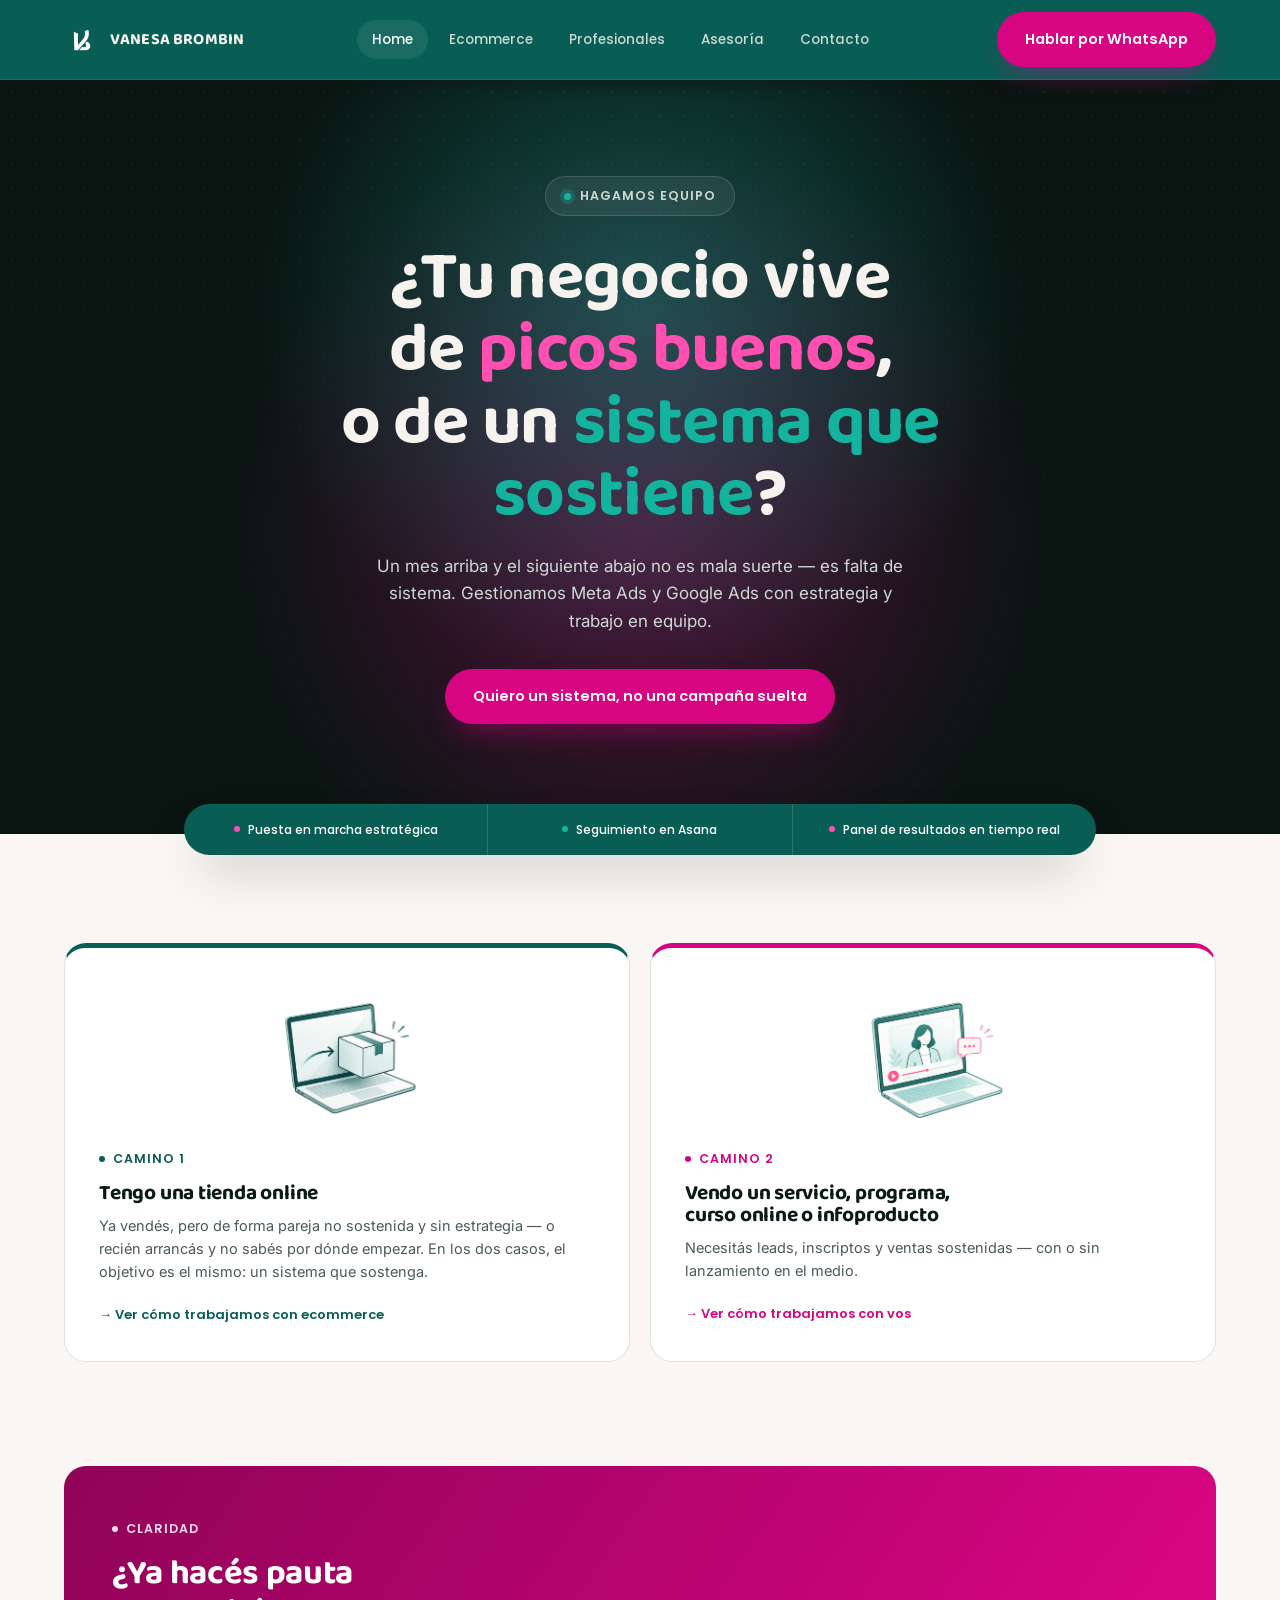
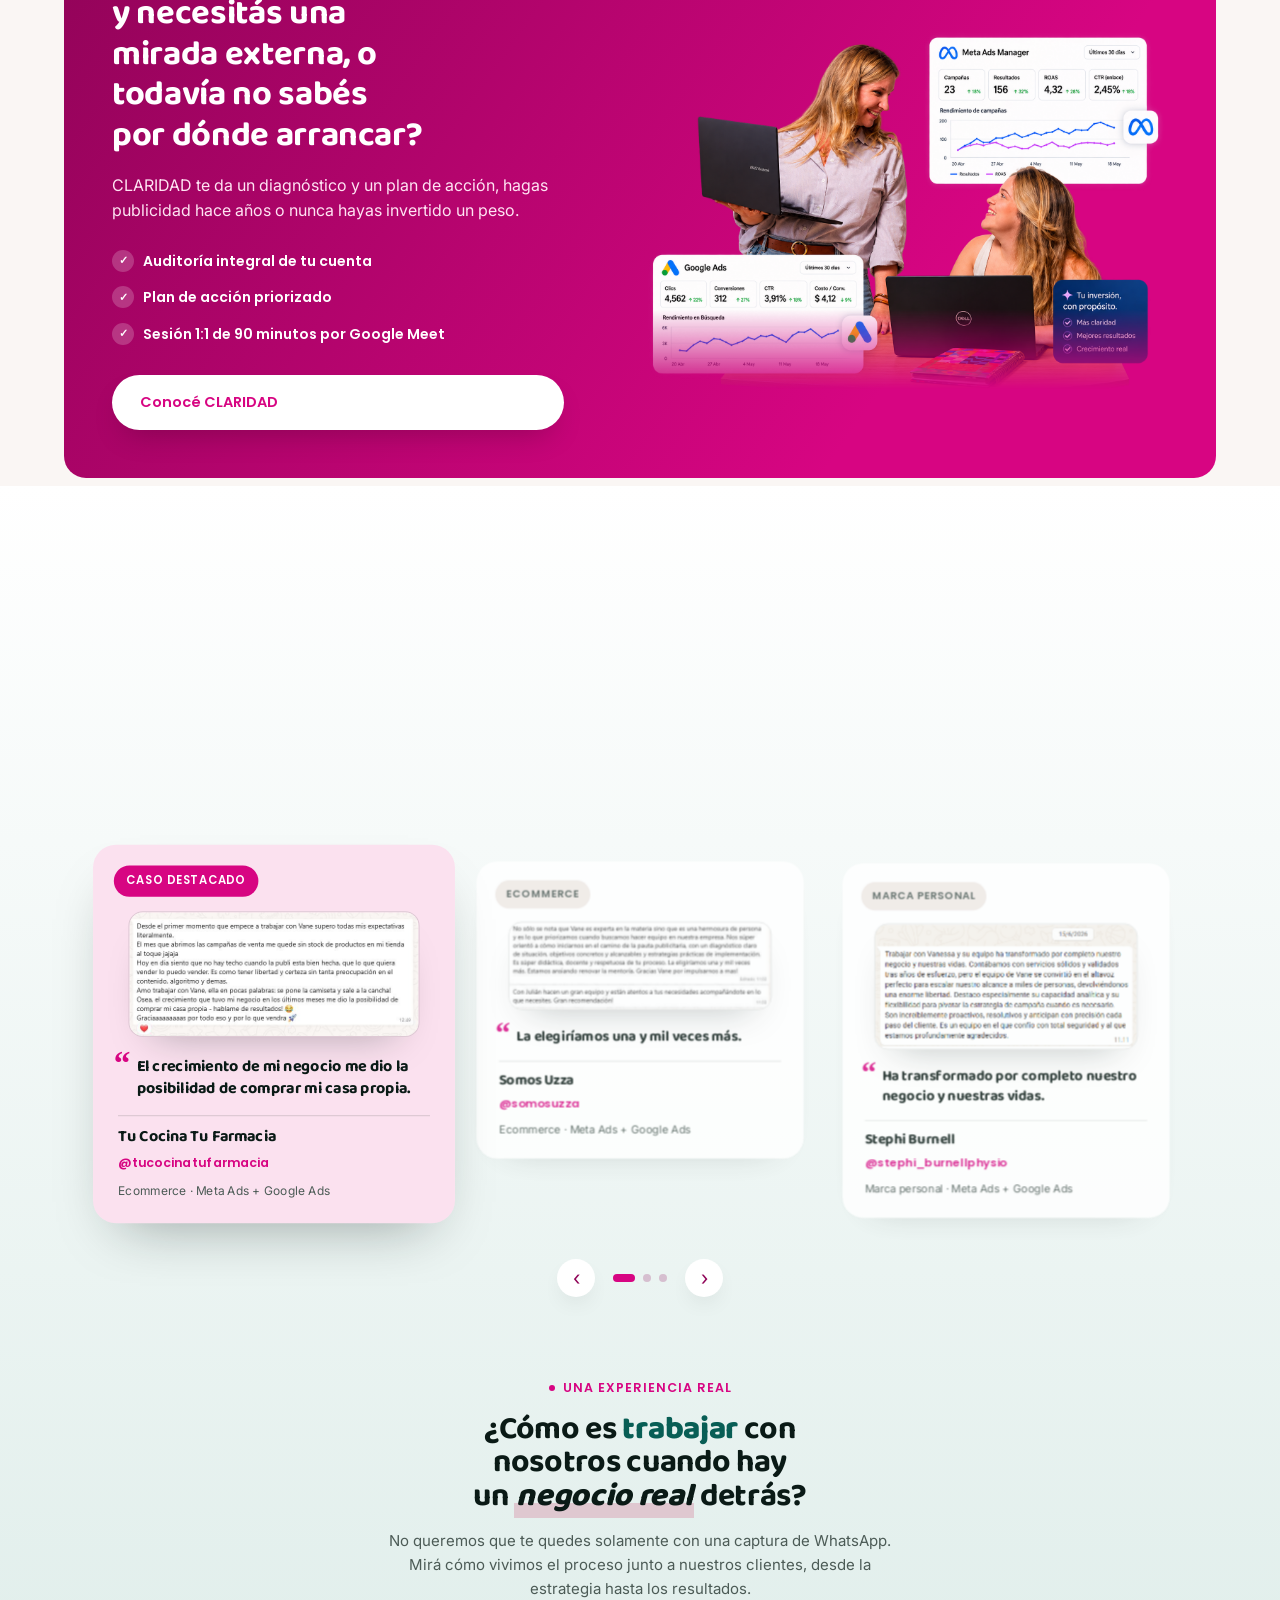
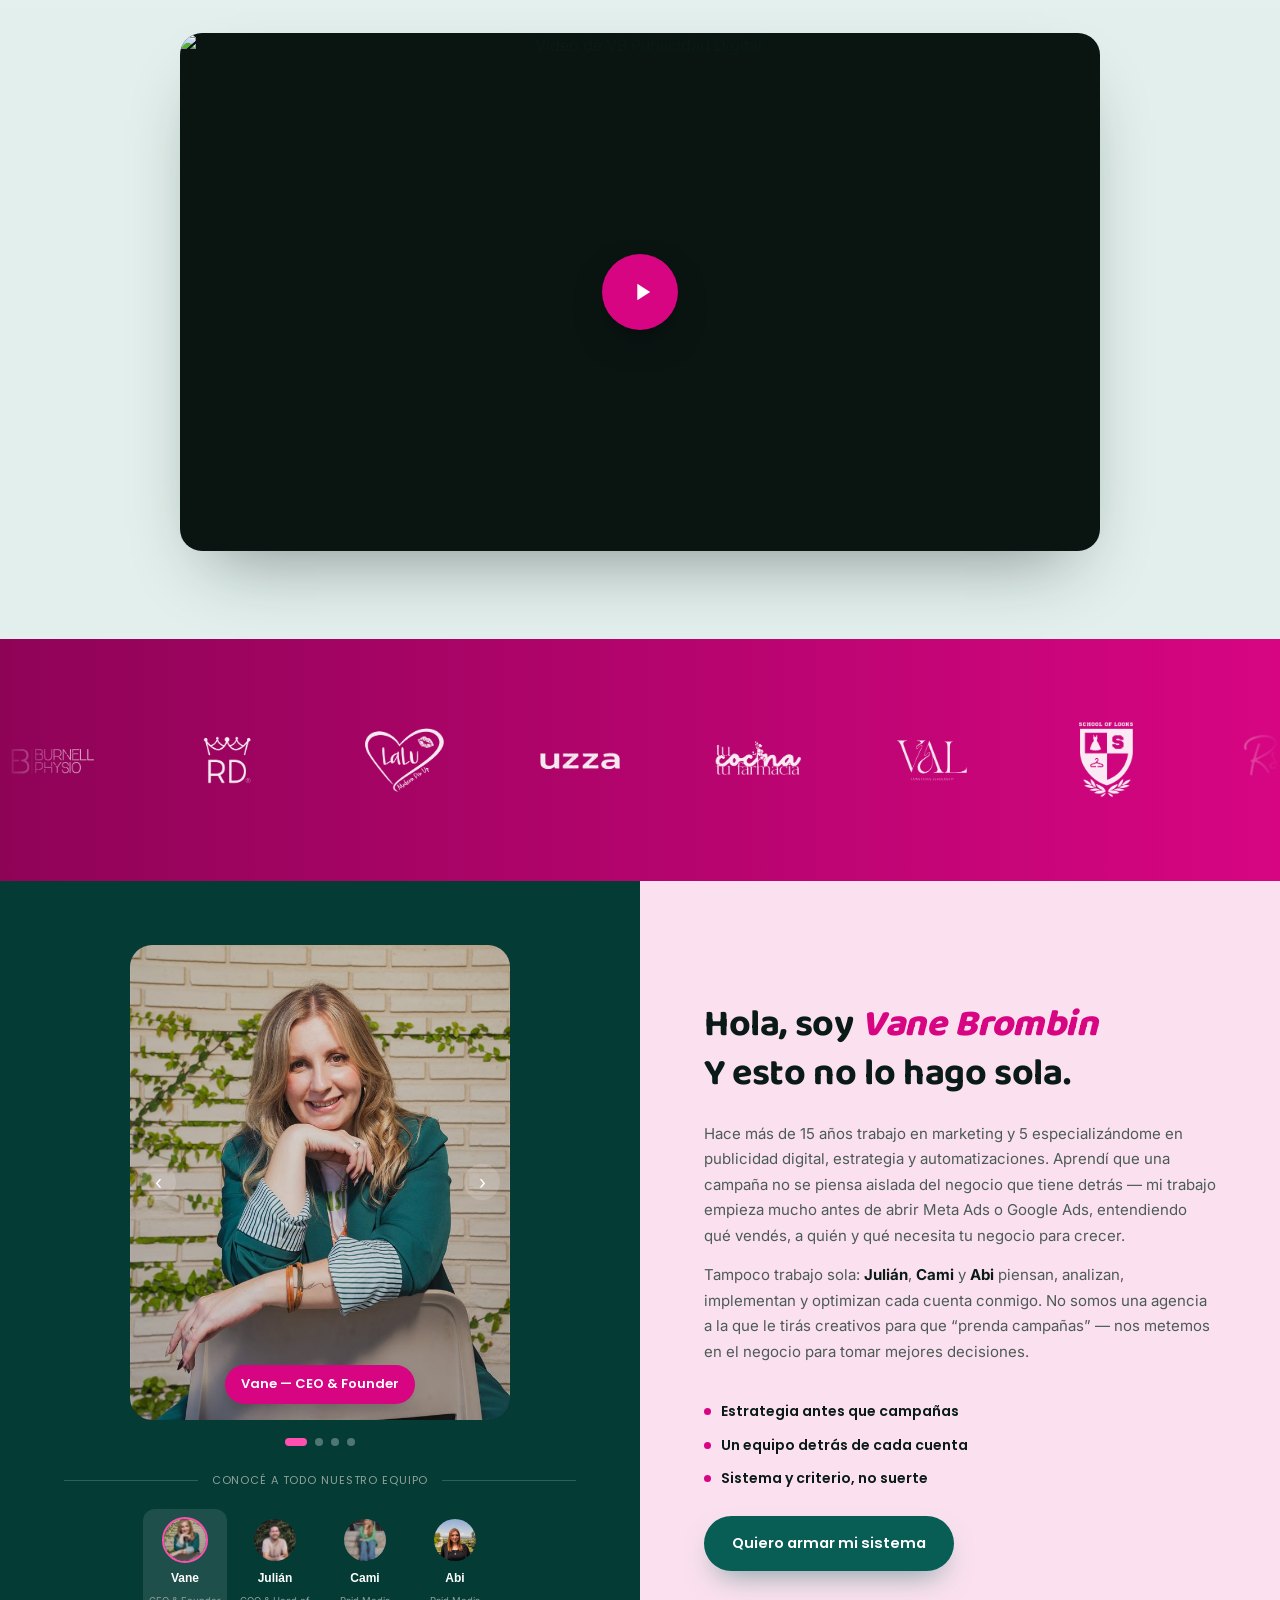
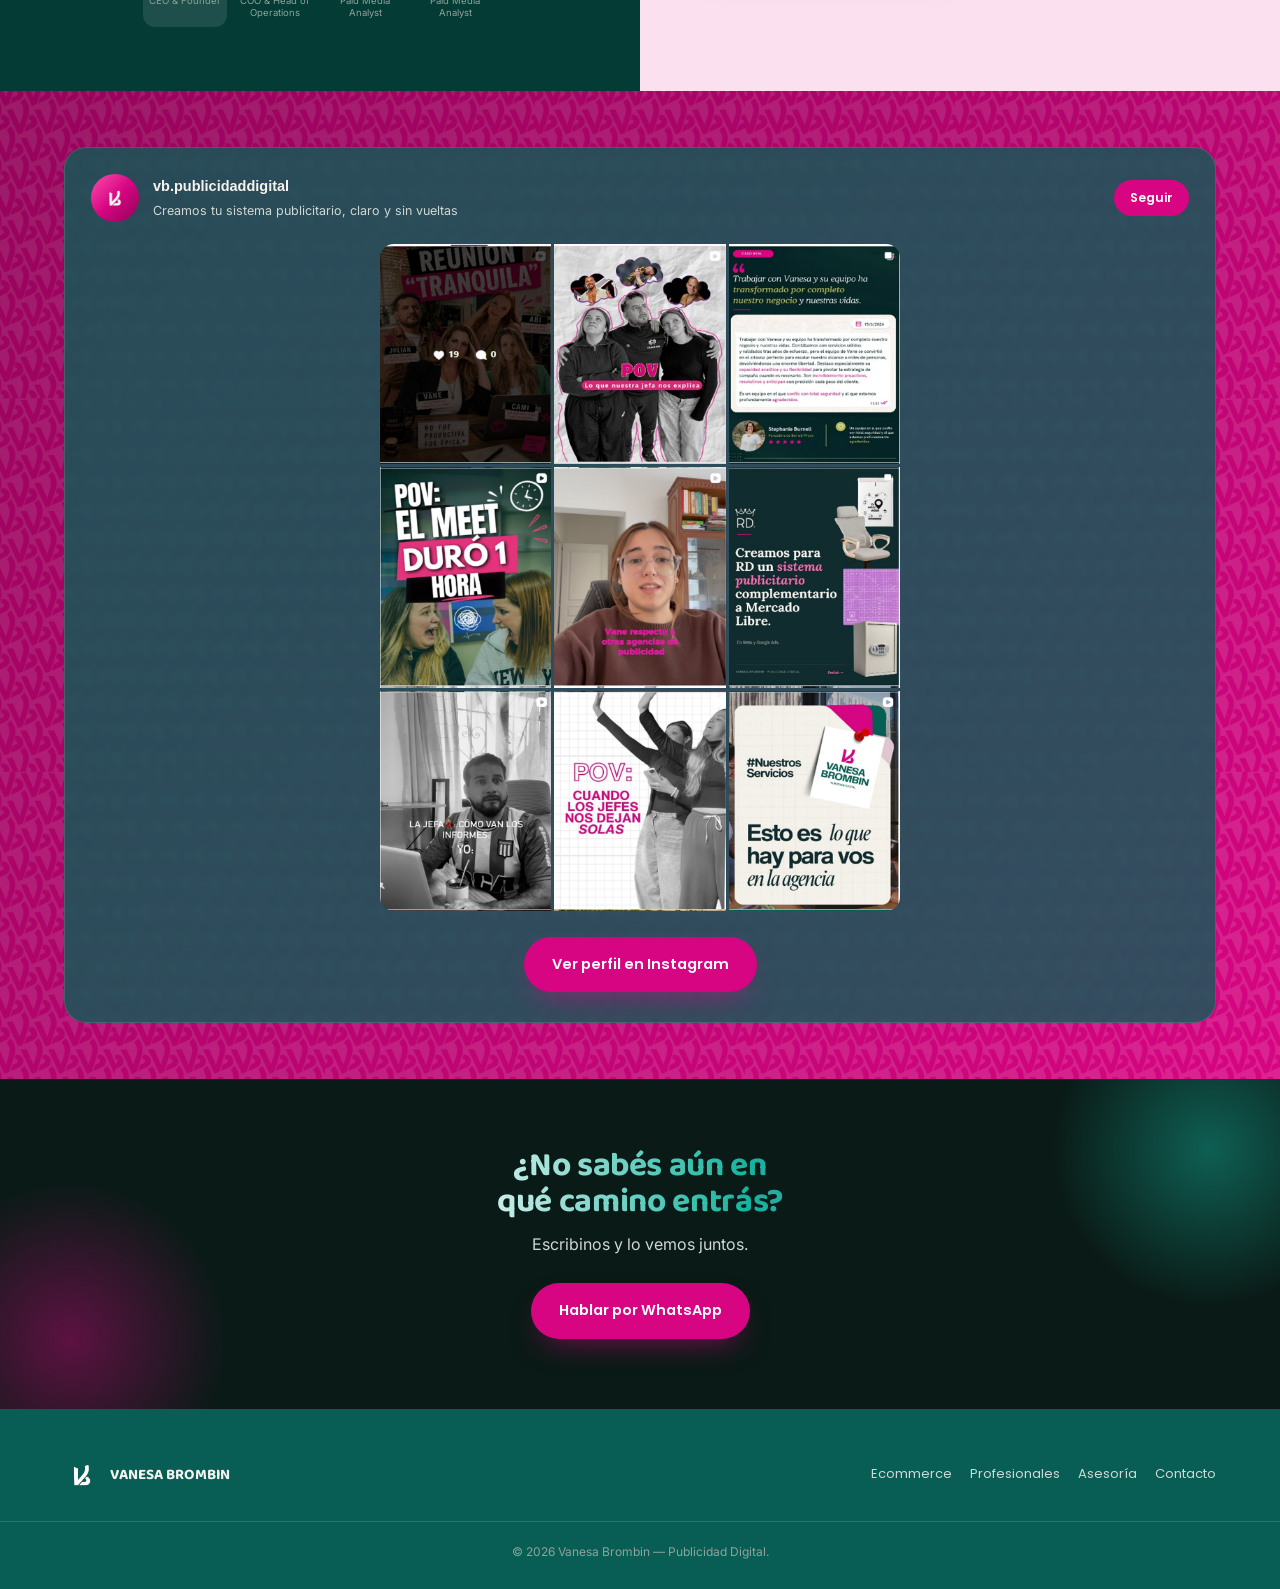
==== commit 5167412d: "Cambiar Zoom por Google Meet y renombrar la reunion de planificacion Co-Authored-By: Claude Opus 5.5" ====
--- a/index.html
+++ b/index.html
@@ -116,7 +116,7 @@
           <ul class="claridad-checklist">
             <li>Auditoría integral de tu cuenta</li>
             <li>Plan de acción priorizado</li>
-            <li>Sesión 1:1 de 90 minutos por Zoom</li>
+            <li>Sesión 1:1 de 90 minutos por Google Meet</li>
           </ul>
         </div>
         <a class="btn light" href="claridad.html">Conocé CLARIDAD</a>
--- a/styles.css
+++ b/styles.css
@@ -23,6 +23,8 @@
   --paper-2:   #f0e9e5;
   --surface-green:  #e2efec;
   --surface-magenta:#fbe1ef;
+  --surface-dusty:  #dfc8d0;
+  --surface-olive:  #b6ba65;
   --ink:       #0a1a16;
   --ink-soft:  #4c5b56;
   --line:      rgba(10,26,22,.12);
@@ -102,6 +104,8 @@
 }
 .section.on-dark{background:var(--bg); color:var(--cream);}
 .section.on-green{background:var(--surface-green);}
+.section.on-dusty{background:var(--surface-dusty);}
+.section.on-olive{background:var(--surface-olive);}
 .section.on-green-deep{background:var(--green);}
 .on-green-deep .section-head h2{color:#fff;}
 .on-green-deep .section-head p{color:rgba(255,255,255,.82);}
@@ -1019,6 +1023,7 @@
 .team-split-copy h2 .hl{background:none; color:var(--magenta); padding:0;}
 .hl.lila{background-image:linear-gradient(var(--hl-lila), var(--hl-lila));}
 .hl.green{background-image:linear-gradient(var(--green-bright), var(--green-bright));}
+.hl.olive{background-image:linear-gradient(var(--surface-olive), var(--surface-olive));}
 .hl-green{color:var(--green); font-weight:800; font-style:normal;}
 .hl-green-outline{
   color:#fff; font-weight:800; font-style:italic;
